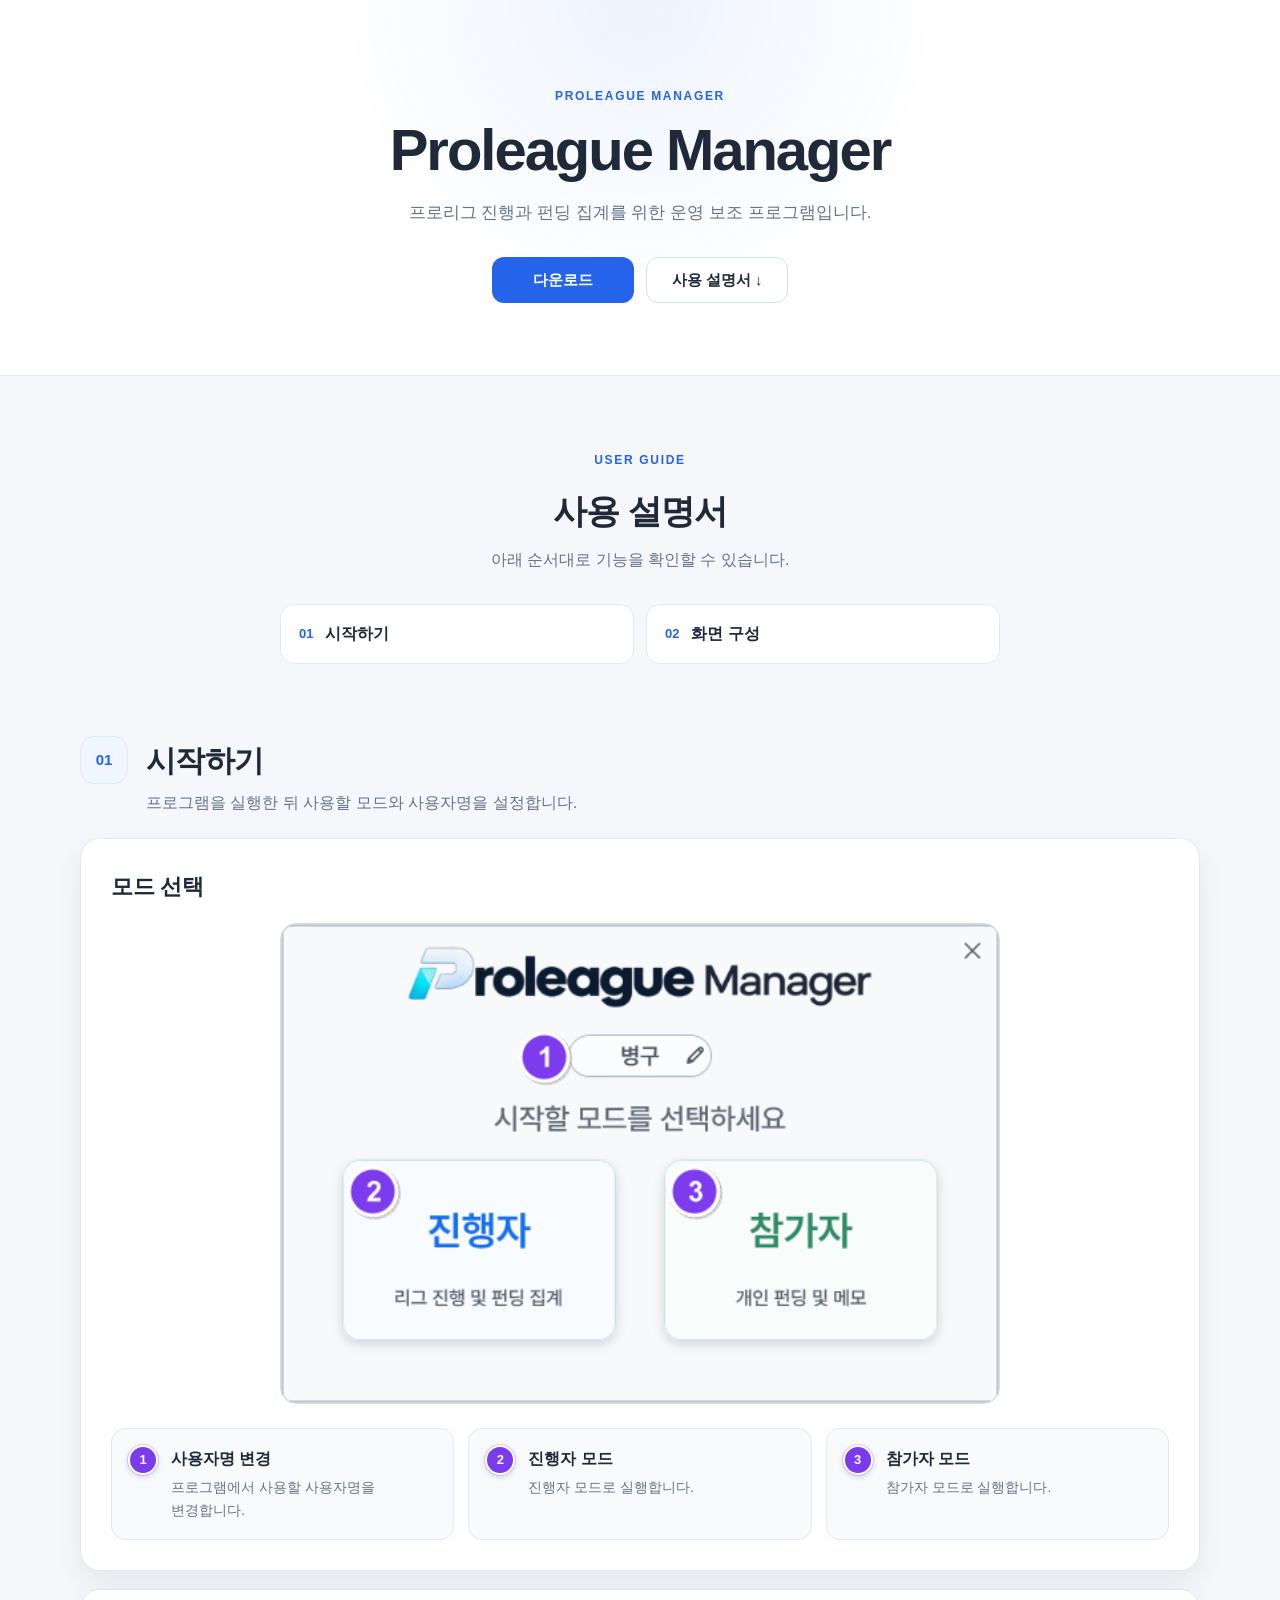
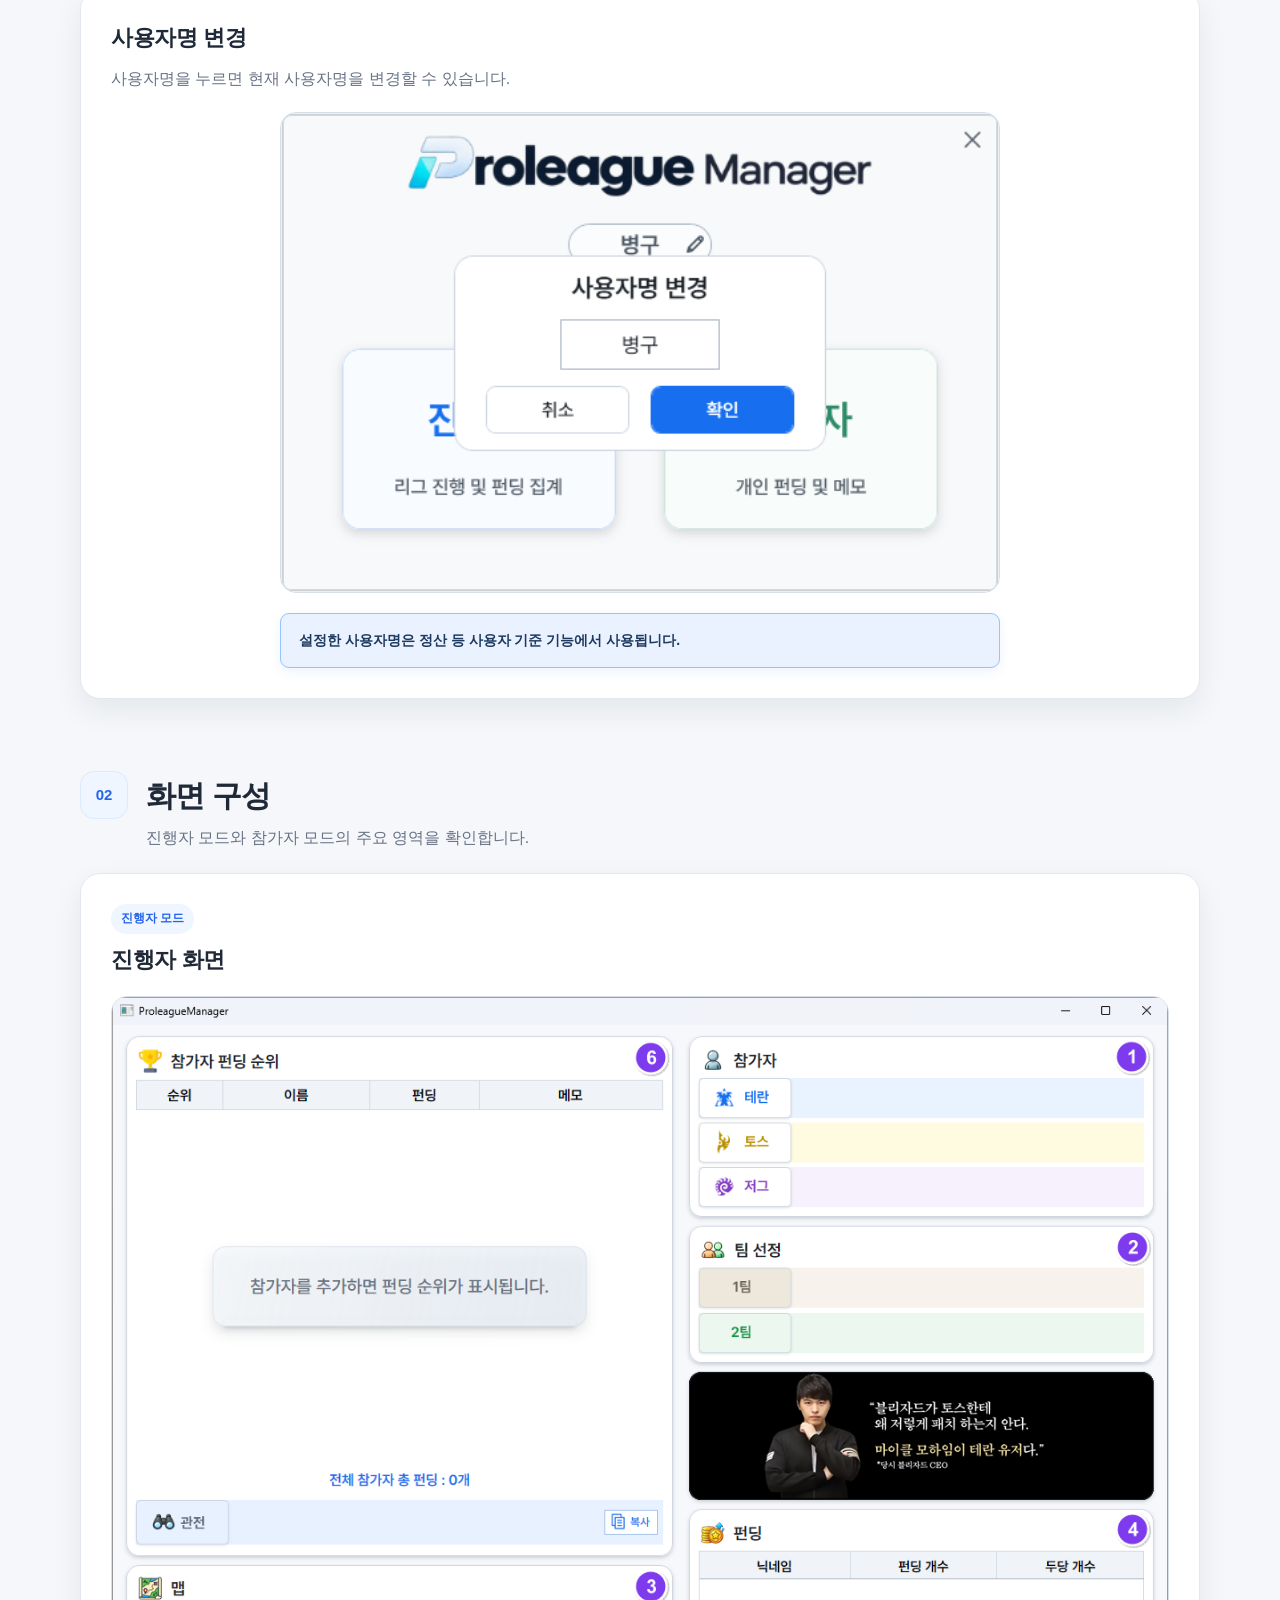
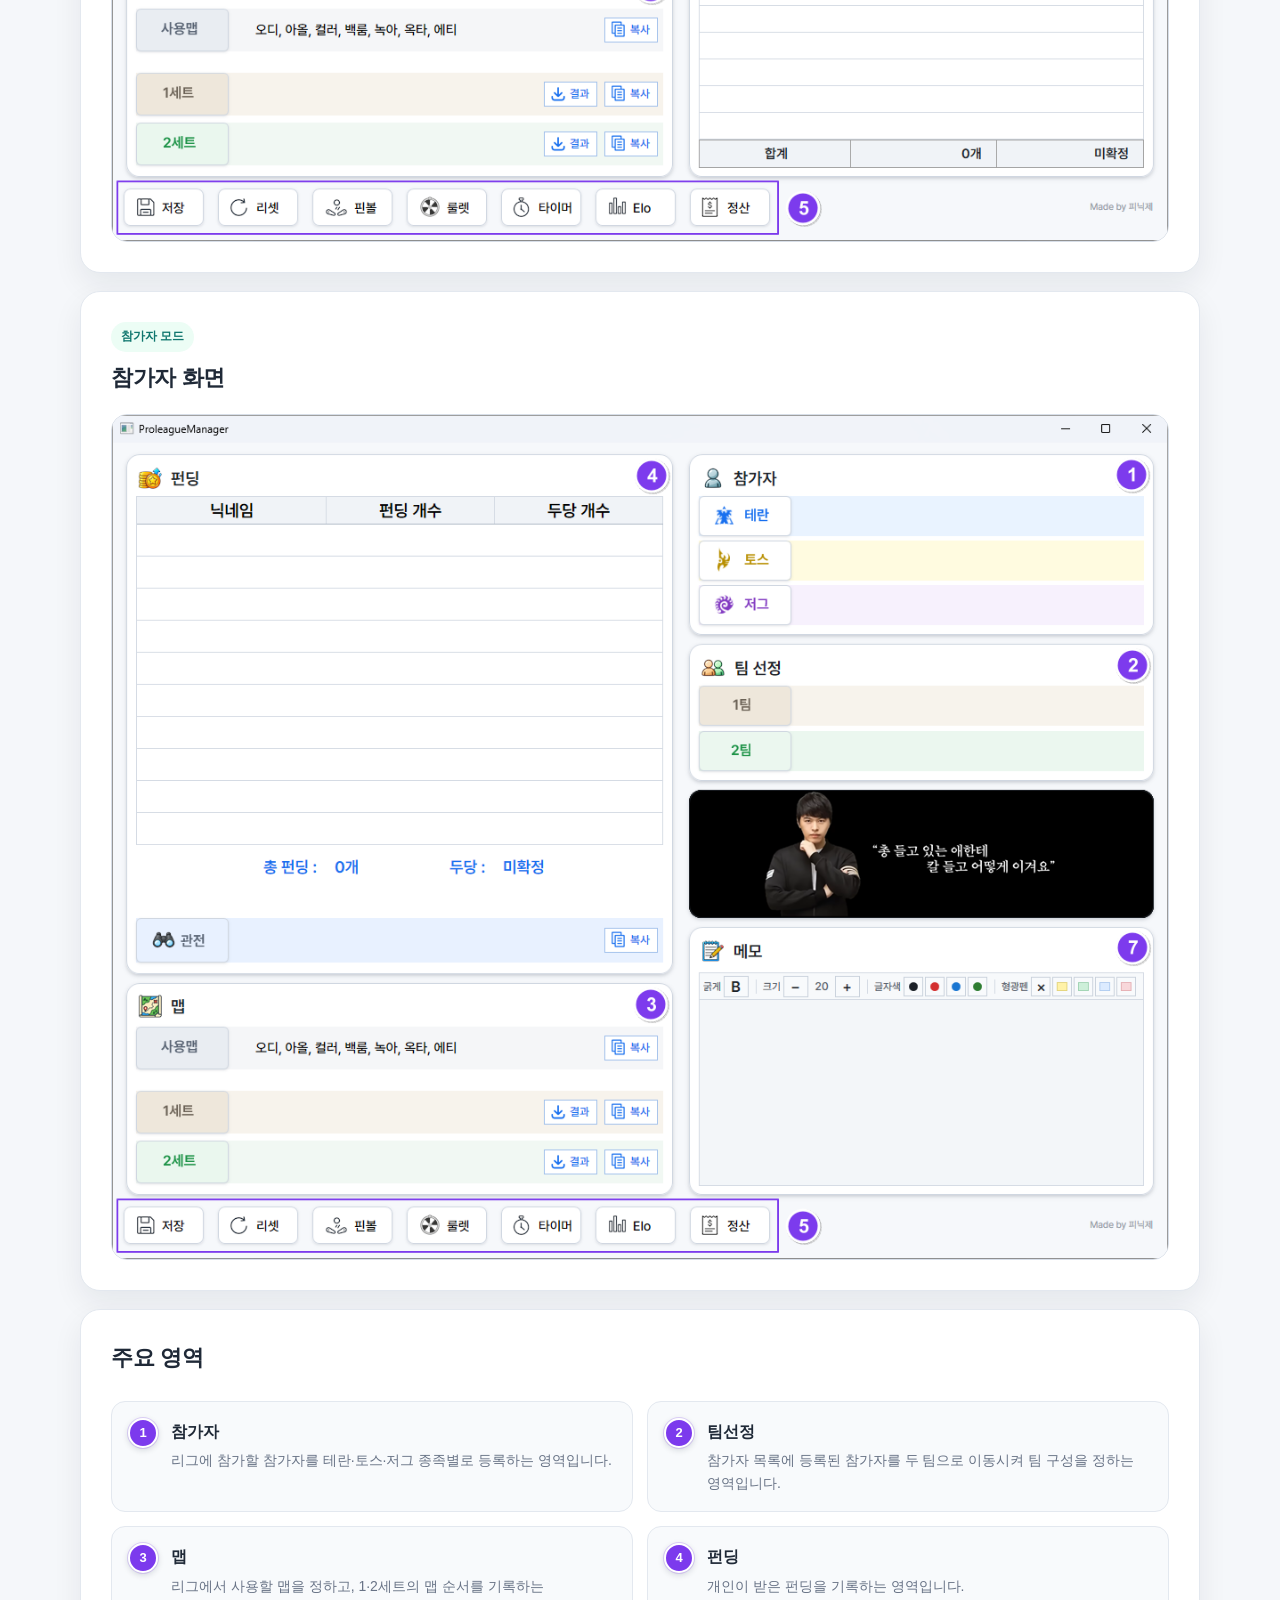
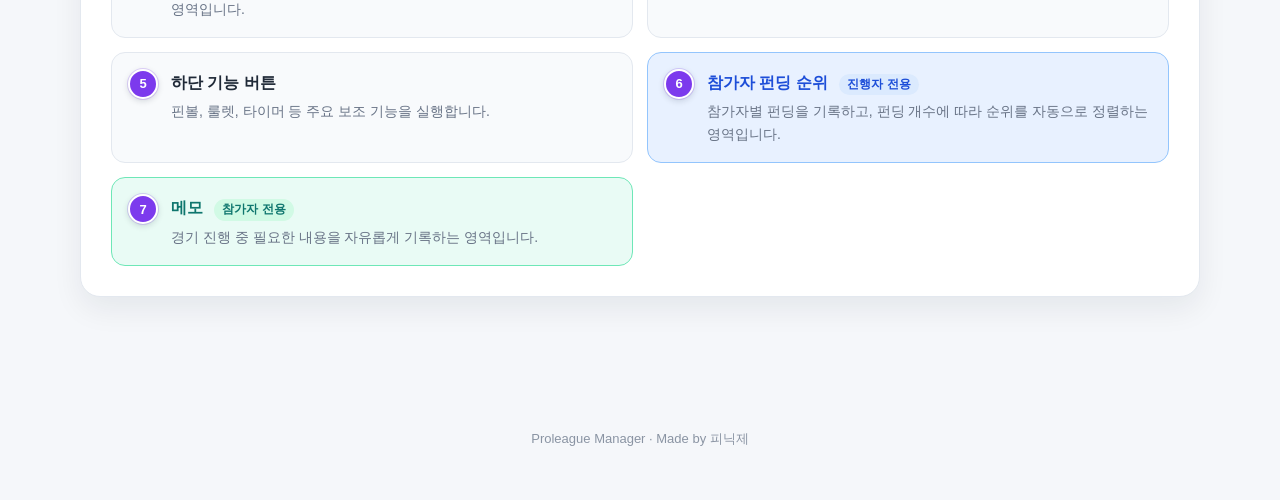
==== proleaguemanager/index.html @ ea4fd44d "Update index.html" ====
<!DOCTYPE html>
<html lang="ko">
<head>
  <meta charset="UTF-8">
  <meta name="viewport" content="width=device-width, initial-scale=1.0">
  <meta name="description" content="Proleague Manager 다운로드 및 사용 설명서">
  <title>Proleague Manager</title>
  <link rel="stylesheet" href="style.css?v=3">
</head>
<body>

  <header class="hero">
    <div class="hero-inner">
      <div class="hero-kicker">PROLEAGUE MANAGER</div>
      <h1>Proleague Manager</h1>
      <p class="hero-description">
        프로리그 진행과 펀딩 집계를 위한 운영 보조 프로그램입니다.
      </p>

      <div class="hero-actions">
        <!-- 나중에 GitHub Release 주소가 정해지면 href="#" 부분만 바꾸면 됩니다. -->
        <a class="button button-primary" href="#">다운로드</a>
        <a class="button button-secondary" href="#manual">사용 설명서 ↓</a>
      </div>
    </div>
  </header>

  <main id="manual" class="manual">

    <section class="manual-heading">
      <span class="section-label">USER GUIDE</span>
      <h2>사용 설명서</h2>
      <p>
        아래 순서대로 기능을 확인할 수 있습니다.
      </p>
    </section>

    <nav class="manual-toc" aria-label="사용 설명서 목차">
      <a href="#getting-started">
        <span class="toc-number">01</span>
        <span>시작하기</span>
      </a>
      <a href="#screen-layout">
        <span class="toc-number">02</span>
        <span>화면 구성</span>
      </a>
    </nav>

    <!-- 01 시작하기 -->
    <section id="getting-started" class="guide-section">
      <div class="section-title-row">
        <span class="section-number">01</span>
        <div>
          <h2>시작하기</h2>
          <p>프로그램을 실행한 뒤 사용할 모드와 사용자명을 설정합니다.</p>
        </div>
      </div>

      <article class="content-card">
        <h3>모드 선택</h3>

        <div class="screenshot-wrap mode-selection-shot">
          <img
            src="images/00.ModeSelectionWindow_guide.png"
            alt="Proleague Manager 모드 선택 화면"
          >
        </div>

        <div class="feature-list three-columns">
          <div class="feature-item">
            <span class="feature-number">1</span>
            <div>
              <h4>사용자명 변경</h4>
              <p>프로그램에서 사용할 사용자명을 변경합니다.</p>
            </div>
          </div>

          <div class="feature-item">
            <span class="feature-number">2</span>
            <div>
              <h4>진행자 모드</h4>
              <p>진행자 모드로 실행합니다.</p>
            </div>
          </div>

          <div class="feature-item">
            <span class="feature-number">3</span>
            <div>
              <h4>참가자 모드</h4>
              <p>참가자 모드로 실행합니다.</p>
            </div>
          </div>
        </div>
      </article>

      <article class="content-card">
        <h3>사용자명 변경</h3>
        <p class="card-description">
          사용자명을 누르면 현재 사용자명을 변경할 수 있습니다.
        </p>

        <div class="screenshot-wrap simple-shot">
          <img
            src="images/01.UserNameChange.png"
            alt="Proleague Manager 사용자명 변경 창"
          >
        </div>

        <p class="note">
          설정한 사용자명은 정산 등 사용자 기준 기능에서 사용됩니다.
        </p>
      </article>
    </section>

    <!-- 02 화면 구성 -->
    <section id="screen-layout" class="guide-section">
      <div class="section-title-row">
        <span class="section-number">02</span>
        <div>
          <h2>화면 구성</h2>
          <p>진행자 모드와 참가자 모드의 주요 영역을 확인합니다.</p>
        </div>
      </div>

      <article class="content-card">
        <div class="mode-heading">
          <div>
            <span class="mode-badge organizer">진행자 모드</span>
            <h3>진행자 화면</h3>
          </div>
        </div>

        <div class="screenshot-wrap app-shot">
          <img
            src="images/02.OrganizerMode_guide.png"
            alt="Proleague Manager 진행자 모드 화면"
          >
        </div>
      </article>

      <article class="content-card">
        <div class="mode-heading">
          <div>
            <span class="mode-badge participant">참가자 모드</span>
            <h3>참가자 화면</h3>
          </div>
        </div>

        <div class="screenshot-wrap app-shot">
          <img
            src="images/03.ParticipantMode_guide.png"
            alt="Proleague Manager 참가자 모드 화면"
          >
        </div>
      </article>

      <article class="content-card">
        <h3>주요 영역</h3>

        <div class="feature-list layout-features">
          <div class="feature-item">
            <span class="feature-number">1</span>
            <div>
              <h4>참가자</h4>
              <p>리그에 참가할 참가자를 테란·토스·저그 종족별로 등록하는 영역입니다.</p>
            </div>
          </div>

          <div class="feature-item">
            <span class="feature-number">2</span>
            <div>
              <h4>팀선정</h4>
              <p>참가자 목록에 등록된 참가자를 두 팀으로 이동시켜 팀 구성을 정하는 영역입니다.</p>
            </div>
          </div>

          <div class="feature-item">
            <span class="feature-number">3</span>
            <div>
              <h4>맵</h4>
              <p>리그에서 사용할 맵을 정하고, 1·2세트의 맵 순서를 기록하는 영역입니다.</p>
            </div>
          </div>

          <div class="feature-item">
            <span class="feature-number">4</span>
            <div>
              <h4>펀딩</h4>
              <p>개인이 받은 펀딩을 기록하는 영역입니다.</p>
            </div>
          </div>

          <div class="feature-item">
            <span class="feature-number">5</span>
            <div>
              <h4>하단 기능 버튼</h4>
              <p>핀볼, 룰렛, 타이머 등 주요 보조 기능을 실행합니다.</p>
            </div>
          </div>

          <div class="feature-item organizer-only">
            <span class="feature-number">6</span>
            <div>
              <h4>참가자 펀딩 순위 <small>진행자 전용</small></h4>
              <p>참가자별 펀딩을 기록하고, 펀딩 개수에 따라 순위를 자동으로 정렬하는 영역입니다.</p>
            </div>
          </div>

          <div class="feature-item participant-only">
            <span class="feature-number">7</span>
            <div>
              <h4>메모 <small>참가자 전용</small></h4>
              <p>경기 진행 중 필요한 내용을 자유롭게 기록하는 영역입니다.</p>
            </div>
          </div>
        </div>
      </article>
    </section>

    <!-- 이후 설명서 항목은 이 아래에 같은 구조로 추가하면 됩니다. -->

  </main>

  <footer class="site-footer">
    <p>Proleague Manager · Made by 피닉제</p>
  </footer>

</body>
</html>
---- proleaguemanager/style.css ----
/* =========================================================
   Proleague Manager Website
   ========================================================= */

:root {
  --page-bg: #f5f7fa;
  --surface: #ffffff;
  --surface-soft: #f8fafc;
  --text: #1f2937;
  --text-muted: #687386;
  --border: #e3e8ef;
  --border-strong: #d7dee8;
  --primary: #2563eb;
  --primary-hover: #1d4ed8;
  --primary-soft: #eff6ff;
  --organizer: #2563eb;
  --participant: #0f766e;
  --guide-marker: #7c3aed;
  --shadow: 0 12px 30px rgba(15, 23, 42, 0.07);
  --radius-lg: 20px;
  --radius-md: 14px;
  --content-width: 1120px;
}

* {
  box-sizing: border-box;
}

html {
  scroll-behavior: smooth;
}

body {
  margin: 0;
  background: var(--page-bg);
  color: var(--text);
  font-family:
    "Pretendard",
    "Noto Sans KR",
    "Apple SD Gothic Neo",
    "Malgun Gothic",
    sans-serif;
  line-height: 1.65;
  word-break: keep-all;
}

/* =========================================================
   Hero
   ========================================================= */

.hero {
  padding: 82px 24px 72px;
  background:
    radial-gradient(circle at 50% 0%, rgba(37, 99, 235, 0.08), transparent 42%),
    var(--surface);
  border-bottom: 1px solid var(--border);
}

.hero-inner {
  width: min(860px, 100%);
  margin: 0 auto;
  text-align: center;
}

.hero-kicker,
.section-label {
  display: inline-block;
  margin-bottom: 12px;
  color: var(--primary);
  font-size: 12px;
  font-weight: 800;
  letter-spacing: 0.14em;
}

.hero h1 {
  margin: 0;
  font-size: clamp(36px, 6vw, 58px);
  line-height: 1.08;
  letter-spacing: -0.035em;
}

.hero-description {
  margin: 18px auto 0;
  max-width: 680px;
  color: var(--text-muted);
  font-size: 17px;
}

.hero-actions {
  display: flex;
  justify-content: center;
  gap: 12px;
  margin-top: 30px;
  flex-wrap: wrap;
}

.button {
  display: inline-flex;
  min-width: 142px;
  height: 46px;
  padding: 0 22px;
  align-items: center;
  justify-content: center;
  border-radius: 12px;
  text-decoration: none;
  font-size: 15px;
  font-weight: 700;
  transition:
    transform 0.15s ease,
    background-color 0.15s ease,
    border-color 0.15s ease;
}

.button:hover {
  transform: translateY(-1px);
}

.button-primary {
  color: #ffffff;
  background: var(--primary);
}

.button-primary:hover {
  background: var(--primary-hover);
}

.button-secondary {
  color: var(--text);
  background: var(--surface);
  border: 1px solid var(--border-strong);
}

.button-secondary:hover {
  background: var(--surface-soft);
}

/* =========================================================
   Manual base
   ========================================================= */

.manual {
  width: min(var(--content-width), calc(100% - 40px));
  margin: 0 auto;
  padding: 70px 0 90px;
}

.manual-heading {
  text-align: center;
  margin-bottom: 30px;
}

.manual-heading h2 {
  margin: 0;
  font-size: 34px;
  letter-spacing: -0.025em;
}

.manual-heading p {
  margin: 8px 0 0;
  color: var(--text-muted);
}

.manual-toc {
  display: grid;
  grid-template-columns: repeat(2, minmax(0, 1fr));
  gap: 12px;
  max-width: 720px;
  margin: 0 auto 70px;
}

.manual-toc a {
  display: flex;
  align-items: center;
  gap: 12px;
  padding: 16px 18px;
  color: var(--text);
  background: var(--surface);
  border: 1px solid var(--border);
  border-radius: 14px;
  text-decoration: none;
  font-weight: 700;
  transition:
    border-color 0.15s ease,
    transform 0.15s ease,
    box-shadow 0.15s ease;
}

.manual-toc a:hover {
  transform: translateY(-1px);
  border-color: #cbd5e1;
  box-shadow: 0 8px 20px rgba(15, 23, 42, 0.05);
}

.toc-number {
  color: var(--primary);
  font-size: 13px;
  font-weight: 800;
}

/* =========================================================
   Sections
   ========================================================= */

.guide-section {
  margin-top: 72px;
  scroll-margin-top: 28px;
}

.section-title-row {
  display: flex;
  gap: 18px;
  align-items: flex-start;
  margin-bottom: 22px;
}

.section-number {
  flex: 0 0 auto;
  display: inline-flex;
  width: 48px;
  height: 48px;
  align-items: center;
  justify-content: center;
  color: var(--primary);
  background: var(--primary-soft);
  border: 1px solid #dbeafe;
  border-radius: 14px;
  font-size: 15px;
  font-weight: 800;
}

.section-title-row h2 {
  margin: 0;
  font-size: 30px;
  letter-spacing: -0.025em;
}

.section-title-row p {
  margin: 4px 0 0;
  color: var(--text-muted);
}

.content-card {
  margin-top: 18px;
  padding: 30px;
  background: var(--surface);
  border: 1px solid var(--border);
  border-radius: var(--radius-lg);
  box-shadow: var(--shadow);
}

.content-card h3 {
  margin: 0 0 18px;
  font-size: 22px;
  letter-spacing: -0.015em;
}

.card-description {
  margin: -8px 0 20px;
  color: var(--text-muted);
}

/* =========================================================
   Screenshots
   ========================================================= */

.screenshot-wrap {
  position: relative;
  overflow: hidden;
  margin: 0 auto;
  background: #eef2f6;
  border: 1px solid var(--border-strong);
  border-radius: 16px;
}

.screenshot-wrap img {
  display: block;
  width: 100%;
  height: auto;
}

.mode-selection-shot {
  max-width: 720px;
}

.simple-shot {
  max-width: 720px;
}

.app-shot {
  max-width: 1060px;
}


/* =========================================================
   Feature descriptions
   ========================================================= */

.feature-list {
  display: grid;
  gap: 14px;
  margin-top: 24px;
}

.three-columns {
  grid-template-columns: repeat(3, minmax(0, 1fr));
}

.layout-features {
  grid-template-columns: repeat(2, minmax(0, 1fr));
}

.feature-item {
  display: flex;
  gap: 13px;
  padding: 16px;
  background: var(--surface-soft);
  border: 1px solid var(--border);
  border-radius: var(--radius-md);
}

.feature-number {
  flex: 0 0 auto;
  display: inline-flex;
  width: 30px;
  height: 30px;
  align-items: center;
  justify-content: center;
  color: #ffffff;
  background: var(--guide-marker);
  border: 2px solid #ffffff;
  border-radius: 50%;
  box-shadow:
    0 0 0 1px rgba(124, 58, 237, 0.20),
    0 2px 6px rgba(15, 23, 42, 0.16);
  font-size: 13px;
  font-weight: 800;
}

.feature-item h4 {
  margin: 1px 0 4px;
  font-size: 16px;
}

.feature-item h4 small {
  margin-left: 5px;
  color: var(--text-muted);
  font-size: 12px;
  font-weight: 700;
}

.feature-item p {
  margin: 0;
  color: var(--text-muted);
  font-size: 14px;
}

.organizer-only {
  border: 1px solid #93c5fd;
  border-left: 1px solid #93c5fd !important;
  background: #e8f1ff;
}

.participant-only {
  border: 1px solid #6ee7b7;
  border-left: 1px solid #6ee7b7 !important;
  background: #e9fbf5;
}

.organizer-only h4 {
  color: #1d4ed8;
}

.participant-only h4 {
  color: #0f766e;
}

.organizer-only h4 small,
.participant-only h4 small {
  display: inline-flex;
  align-items: center;
  margin-left: 7px;
  padding: 3px 8px;
  border-radius: 999px;
  line-height: 1.3;
  font-size: 12px;
  font-weight: 800;
}

.organizer-only h4 small {
  color: #1d4ed8;
  background: #dbeafe;
}

.participant-only h4 small {
  color: #0f766e;
  background: #d1fae5;
}

/* =========================================================
   Mode badges
   ========================================================= */

.mode-heading {
  display: flex;
  align-items: center;
  justify-content: space-between;
  margin-bottom: 18px;
}

.mode-heading h3 {
  margin: 8px 0 0;
}

.mode-badge {
  display: inline-flex;
  padding: 5px 10px;
  border-radius: 999px;
  font-size: 12px;
  font-weight: 800;
}

.mode-badge.organizer {
  color: var(--organizer);
  background: #eff6ff;
}

.mode-badge.participant {
  color: var(--participant);
  background: #ecfdf5;
}

/* =========================================================
   Notes
   ========================================================= */

.note {
  width: 720px;
  max-width: 100%;
  margin: 20px auto 0;
  padding: 15px 18px;
  color: #1e3a5f;
  background: #eaf2ff;
  border: 1px solid #93c5fd;
  border-left: 1px solid #93c5fd !important;
  border-radius: 9px;
  box-shadow: 0 4px 12px rgba(37, 99, 235, 0.08);
  font-size: 14px;
  font-weight: 600;
  text-align: left;
}

/* =========================================================
   Details / accordion
   이후 긴 설명서에 사용할 접기 스타일
   ========================================================= */

details.guide-details {
  margin-top: 12px;
  background: var(--surface);
  border: 1px solid var(--border);
  border-radius: 14px;
  overflow: hidden;
}

details.guide-details summary {
  position: relative;
  padding: 17px 50px 17px 18px;
  cursor: pointer;
  list-style: none;
  font-weight: 750;
}

details.guide-details summary::-webkit-details-marker {
  display: none;
}

details.guide-details summary::after {
  content: "+";
  position: absolute;
  right: 18px;
  top: 50%;
  transform: translateY(-50%);
  color: var(--text-muted);
  font-size: 22px;
  font-weight: 500;
}

details.guide-details[open] summary::after {
  content: "−";
}

.details-body {
  padding: 0 18px 20px;
  color: var(--text-muted);
}

/* =========================================================
   Footer
   ========================================================= */

.site-footer {
  padding: 28px 20px 38px;
  color: #8a94a3;
  text-align: center;
  font-size: 13px;
}

/* =========================================================
   Responsive
   ========================================================= */

@media (max-width: 820px) {
  .hero {
    padding: 60px 20px 54px;
  }

  .manual {
    width: min(100% - 28px, var(--content-width));
    padding-top: 54px;
  }

  .manual-toc,
  .three-columns,
  .layout-features {
    grid-template-columns: 1fr;
  }

  .content-card {
    padding: 22px;
  }
}

@media (max-width: 520px) {
  .hero h1 {
    font-size: 34px;
  }

  .hero-description {
    font-size: 15px;
  }

  .button {
    width: 100%;
  }

  .section-title-row {
    gap: 12px;
  }

  .section-number {
    width: 42px;
    height: 42px;
    border-radius: 12px;
  }

  .section-title-row h2 {
    font-size: 25px;
  }

  .content-card {
    padding: 18px;
    border-radius: 16px;
  }

  .screenshot-wrap {
    border-radius: 12px;
  }
}
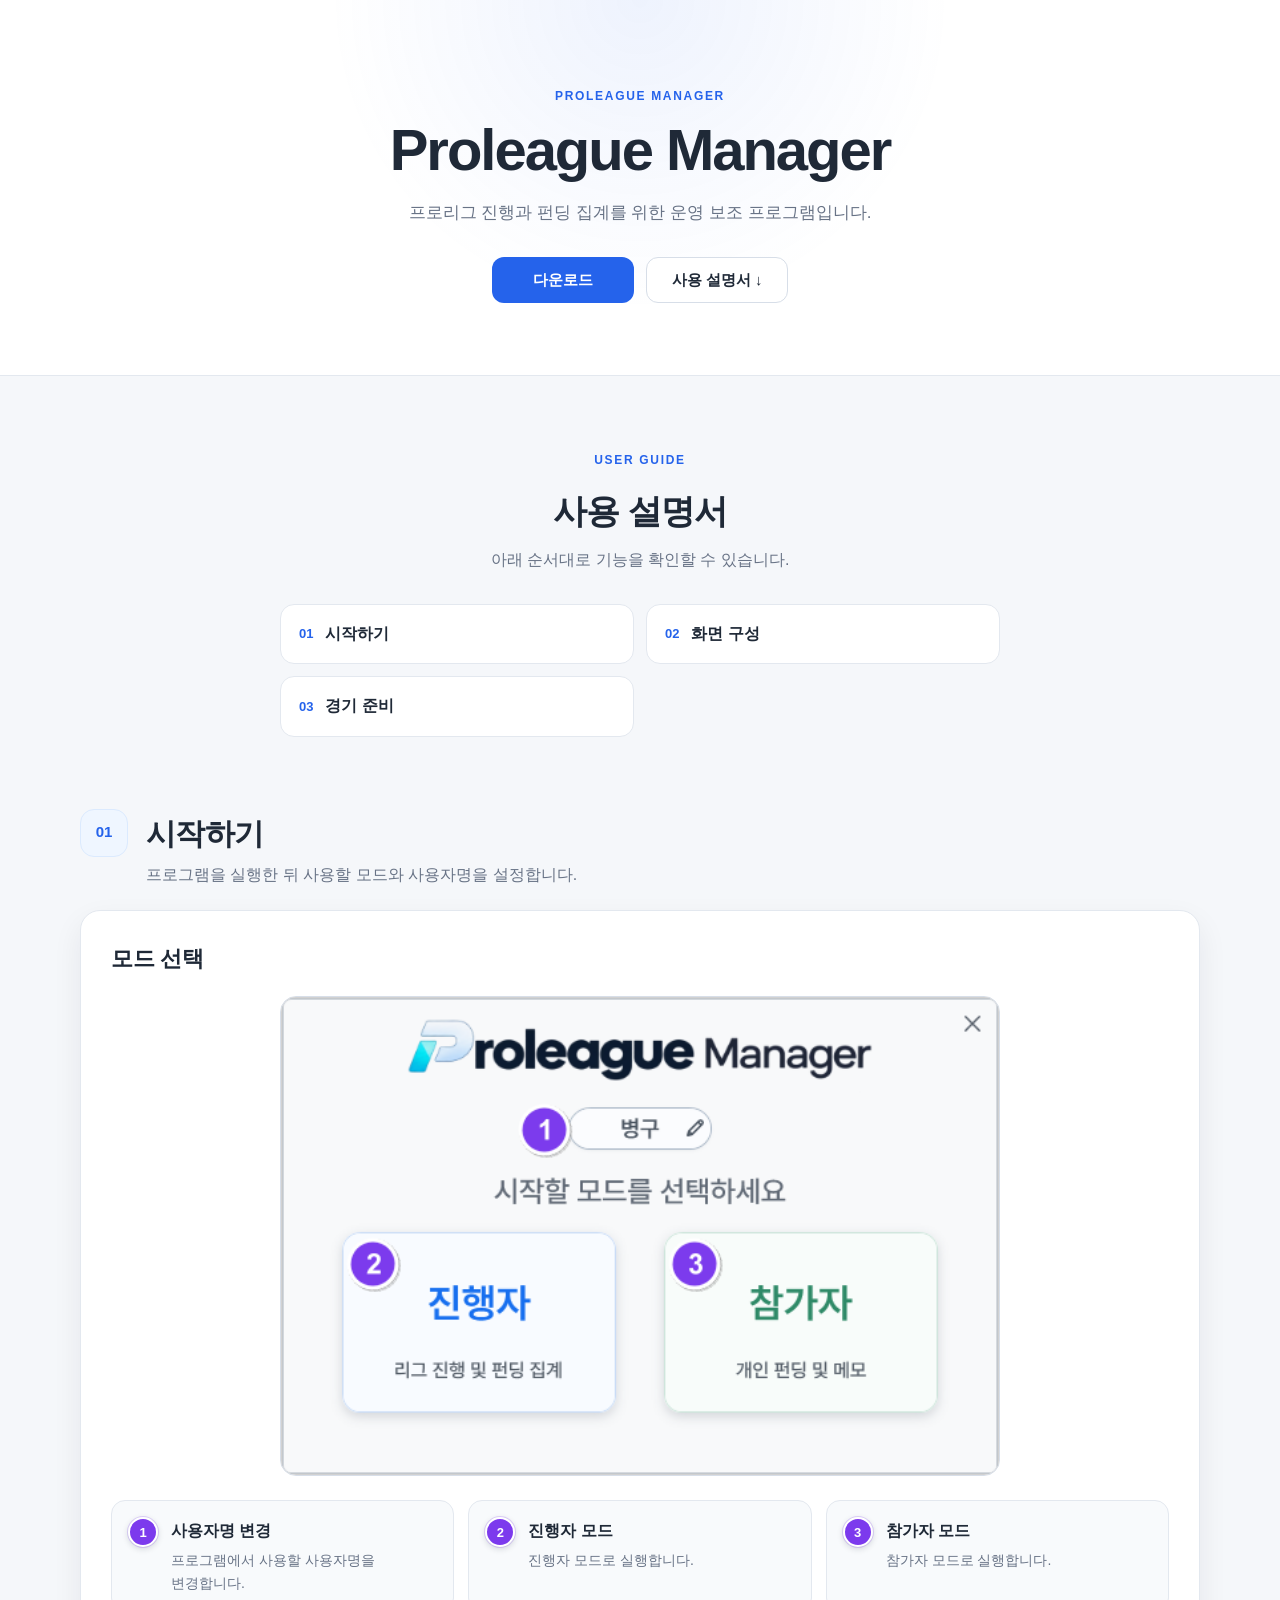
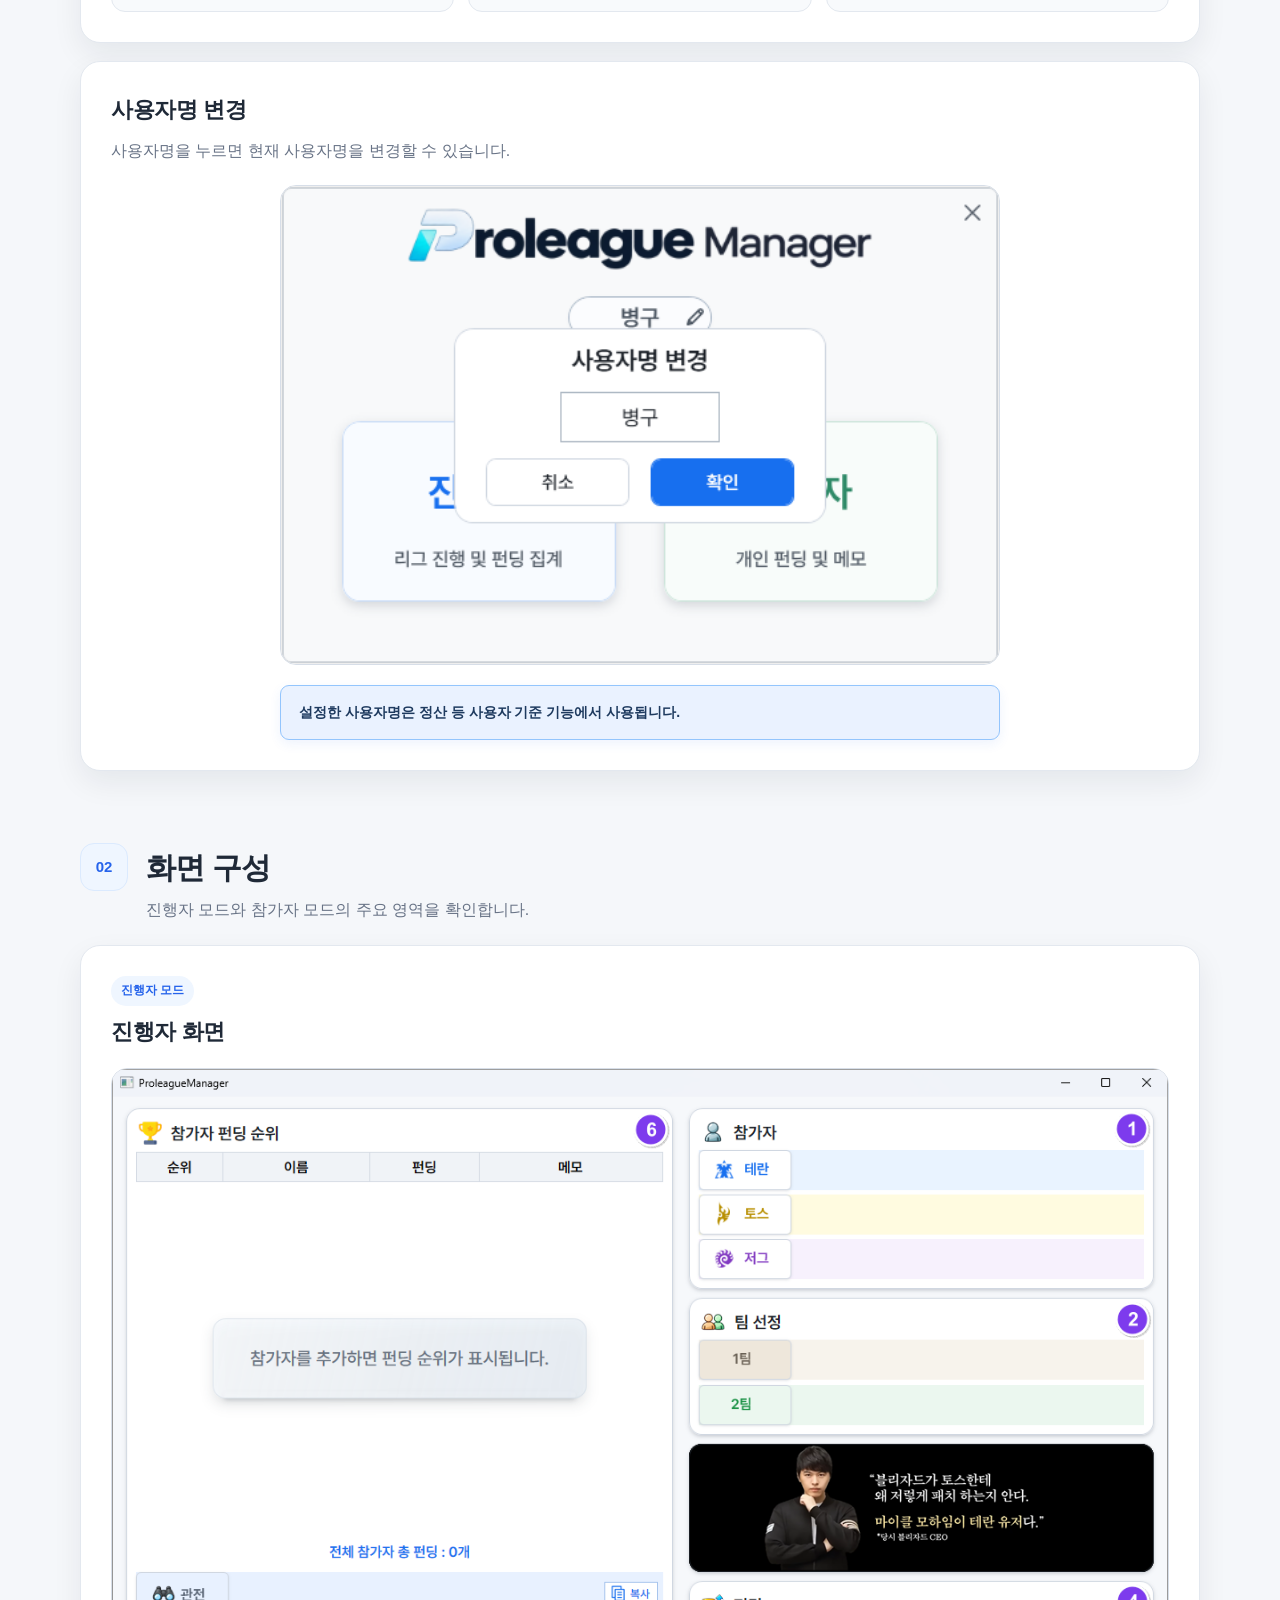
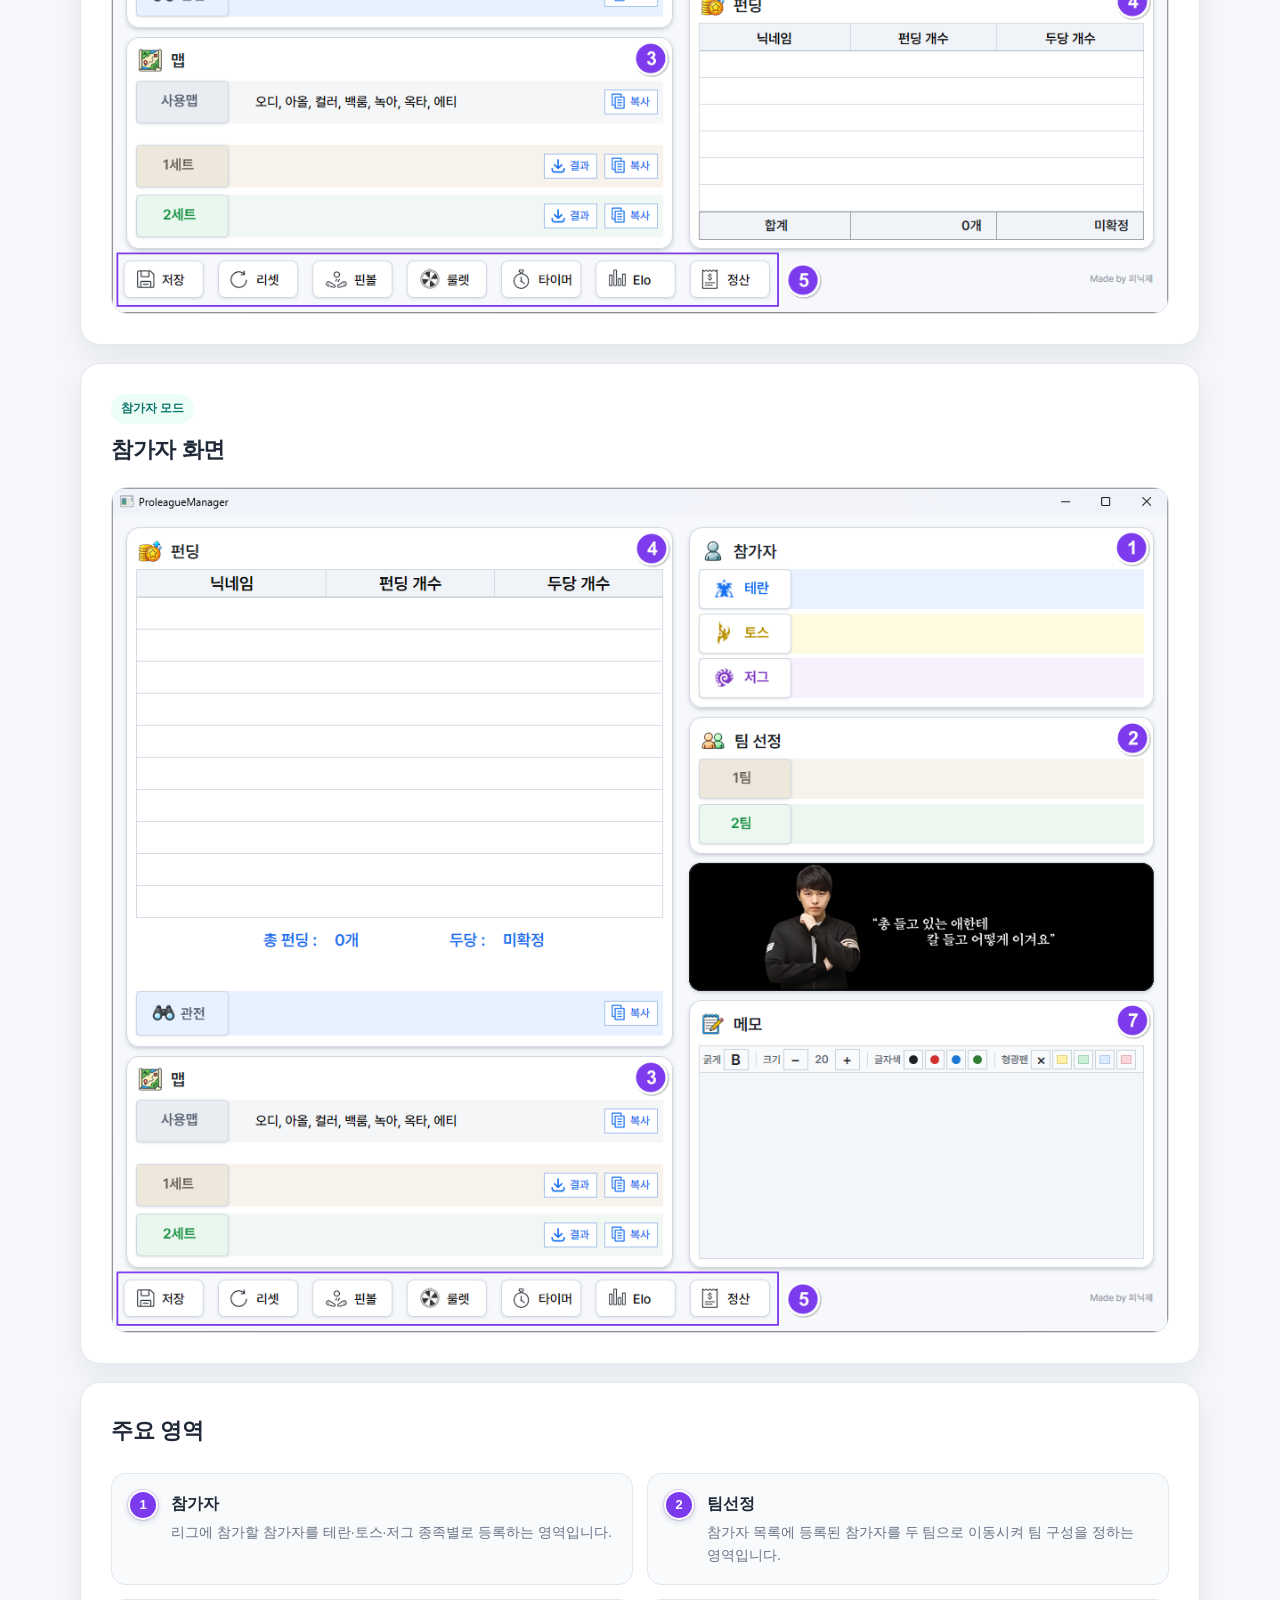
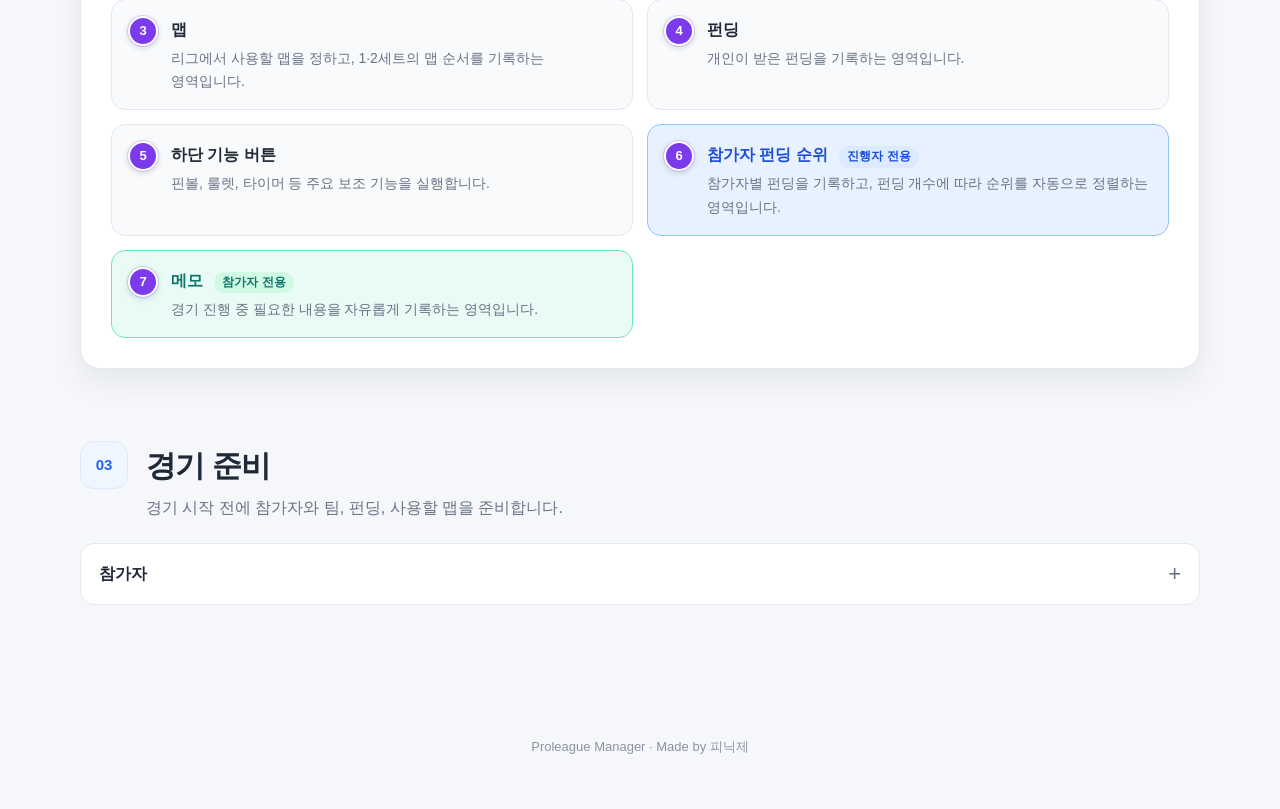
==== commit b26ca31c: "Update index.html" ====
--- a/proleaguemanager/index.html
+++ b/proleaguemanager/index.html
@@ -5,7 +5,7 @@
   <meta name="viewport" content="width=device-width, initial-scale=1.0">
   <meta name="description" content="Proleague Manager 다운로드 및 사용 설명서">
   <title>Proleague Manager</title>
-  <link rel="stylesheet" href="style.css?v=3">
+  <link rel="stylesheet" href="style.css?v=4">
 </head>
 <body>
 
@@ -44,6 +44,10 @@
         <span class="toc-number">02</span>
         <span>화면 구성</span>
       </a>
+      <a href="#match-preparation">
+        <span class="toc-number">03</span>
+        <span>경기 준비</span>
+      </a>
     </nav>
 
     <!-- 01 시작하기 -->
@@ -217,6 +221,81 @@
       </article>
     </section>
 
+    <!-- 03 경기 준비 -->
+    <section id="match-preparation" class="guide-section">
+      <div class="section-title-row">
+        <span class="section-number">03</span>
+        <div>
+          <h2>경기 준비</h2>
+          <p>경기 시작 전에 참가자와 팀, 펀딩, 사용할 맵을 준비합니다.</p>
+        </div>
+      </div>
+
+      <details class="guide-details">
+        <summary>참가자</summary>
+
+        <div class="details-body participant-guide">
+          <p class="details-lead">
+            리그에 참가할 참가자를 테란·토스·저그 종족별로 등록합니다.
+          </p>
+
+          <div class="screenshot-wrap participant-list-shot">
+            <img
+              src="images/04.ParticipantList.png"
+              alt="참가자 영역의 종족 라벨과 참가자 입력 영역"
+            >
+          </div>
+
+          <div class="feature-list participant-structure">
+            <div class="feature-item">
+              <span class="feature-number">1</span>
+              <div>
+                <h4>종족 라벨</h4>
+                <p>테란·토스·저그 중 수정할 종족을 선택합니다.</p>
+              </div>
+            </div>
+
+            <div class="feature-item">
+              <span class="feature-number">2</span>
+              <div>
+                <h4>참가자 입력 영역</h4>
+                <p>선택한 종족의 참가자 이름이 표시됩니다.</p>
+              </div>
+            </div>
+          </div>
+
+          <div class="guide-subsection">
+            <h4>참가자 입력</h4>
+
+            <p>
+              테란·토스·저그의 종족 이름을 클릭하면 해당 종족의 참가자 목록을 수정할 수 있습니다.
+              예를 들어 테란을 클릭하면 테란 참가자 전체를, 토스를 클릭하면 토스 참가자 전체를 수정합니다.
+            </p>
+
+            <p>
+              참가자 이름은 <strong>띄어쓰기로 구분하여 입력</strong>합니다.
+              편집 화면을 열면 입력 위치가 기존 목록의 맨 끝에 자동으로 놓이므로,
+              기존 참가자를 지우지 않고 이어서 새로운 참가자를 추가할 수 있습니다.
+            </p>
+          </div>
+
+          <div class="video-section">
+            <h4>입력 방법 보기</h4>
+            <p>
+              종족별 참가자를 입력하고 기존 목록에 참가자를 추가하는 과정을 확인할 수 있습니다.
+            </p>
+
+            <div class="video-wrap participant-video">
+              <video controls preload="metadata" playsinline aria-label="종족별 참가자 입력 방법 영상">
+                <source src="images/06.ParticipantList.mp4" type="video/mp4">
+                이 브라우저에서는 영상을 재생할 수 없습니다.
+              </video>
+            </div>
+          </div>
+        </div>
+      </details>
+    </section>
+
     <!-- 이후 설명서 항목은 이 아래에 같은 구조로 추가하면 됩니다. -->
 
   </main>
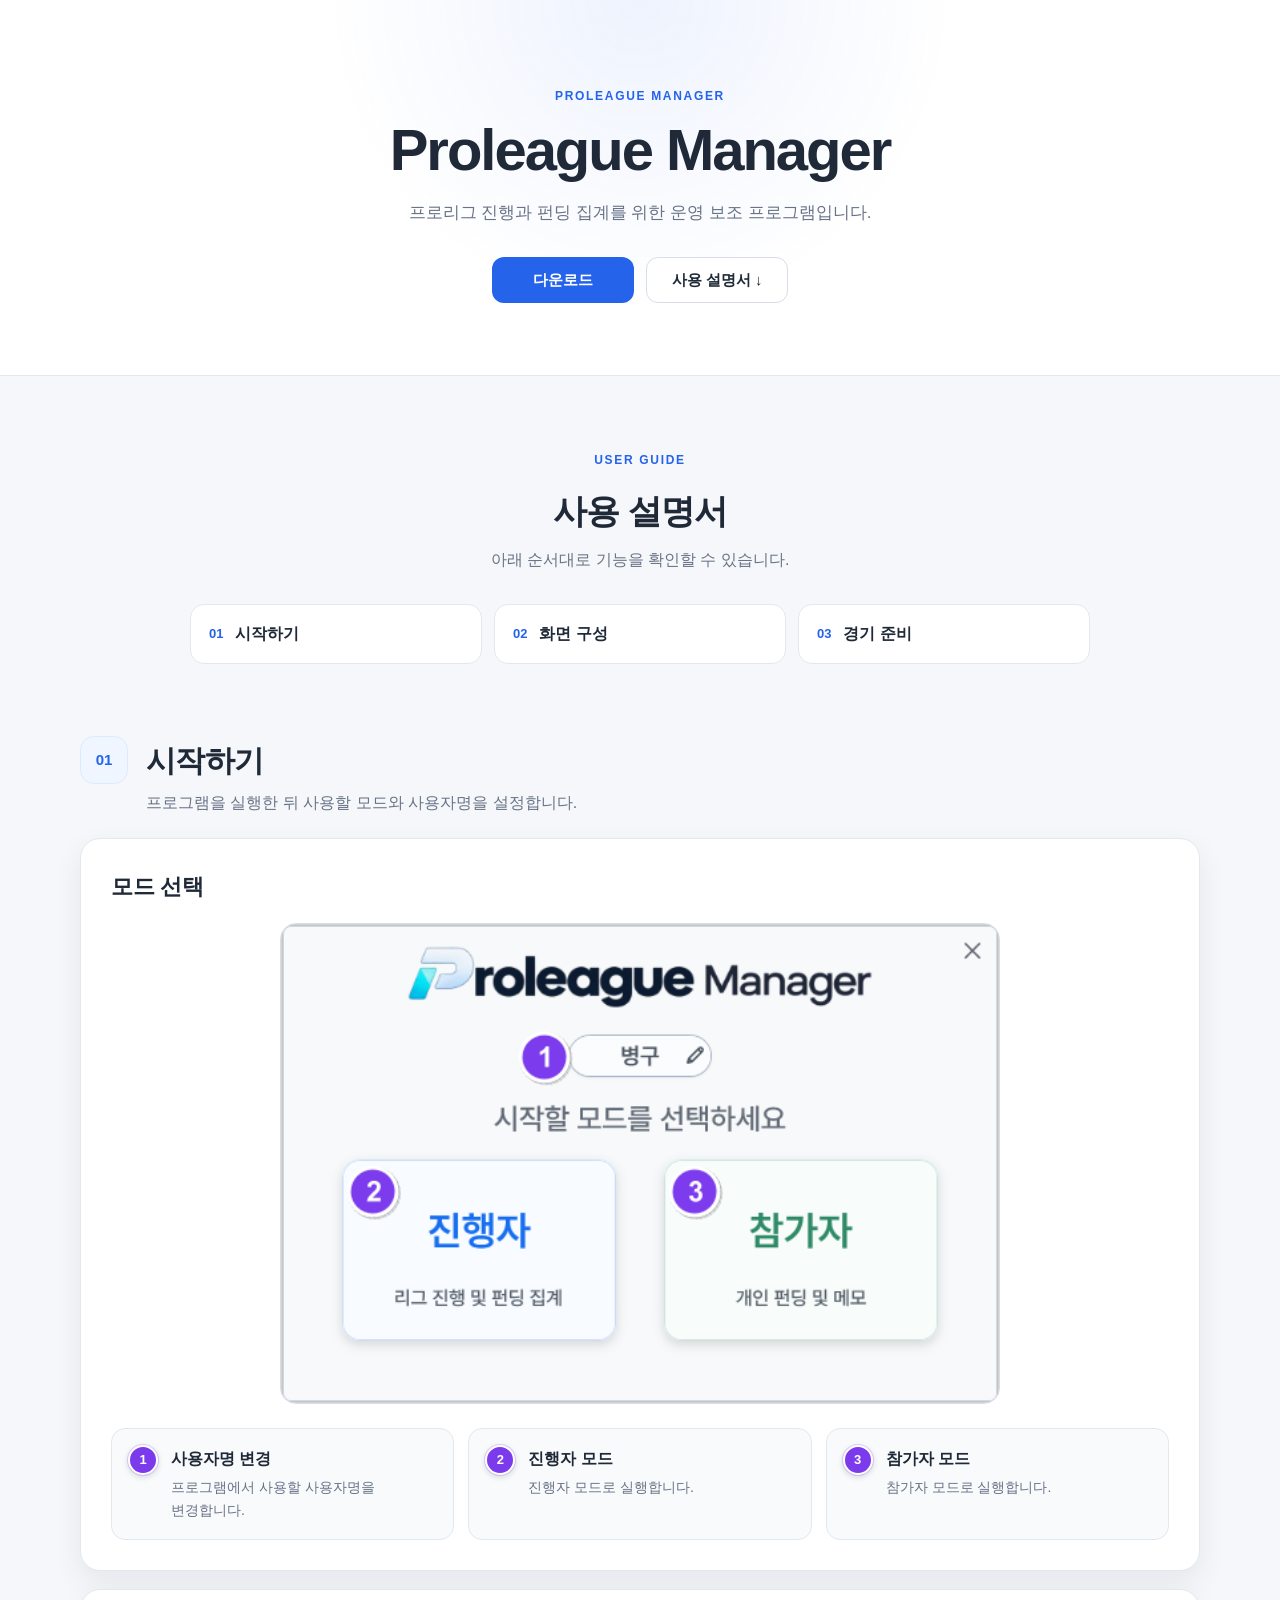
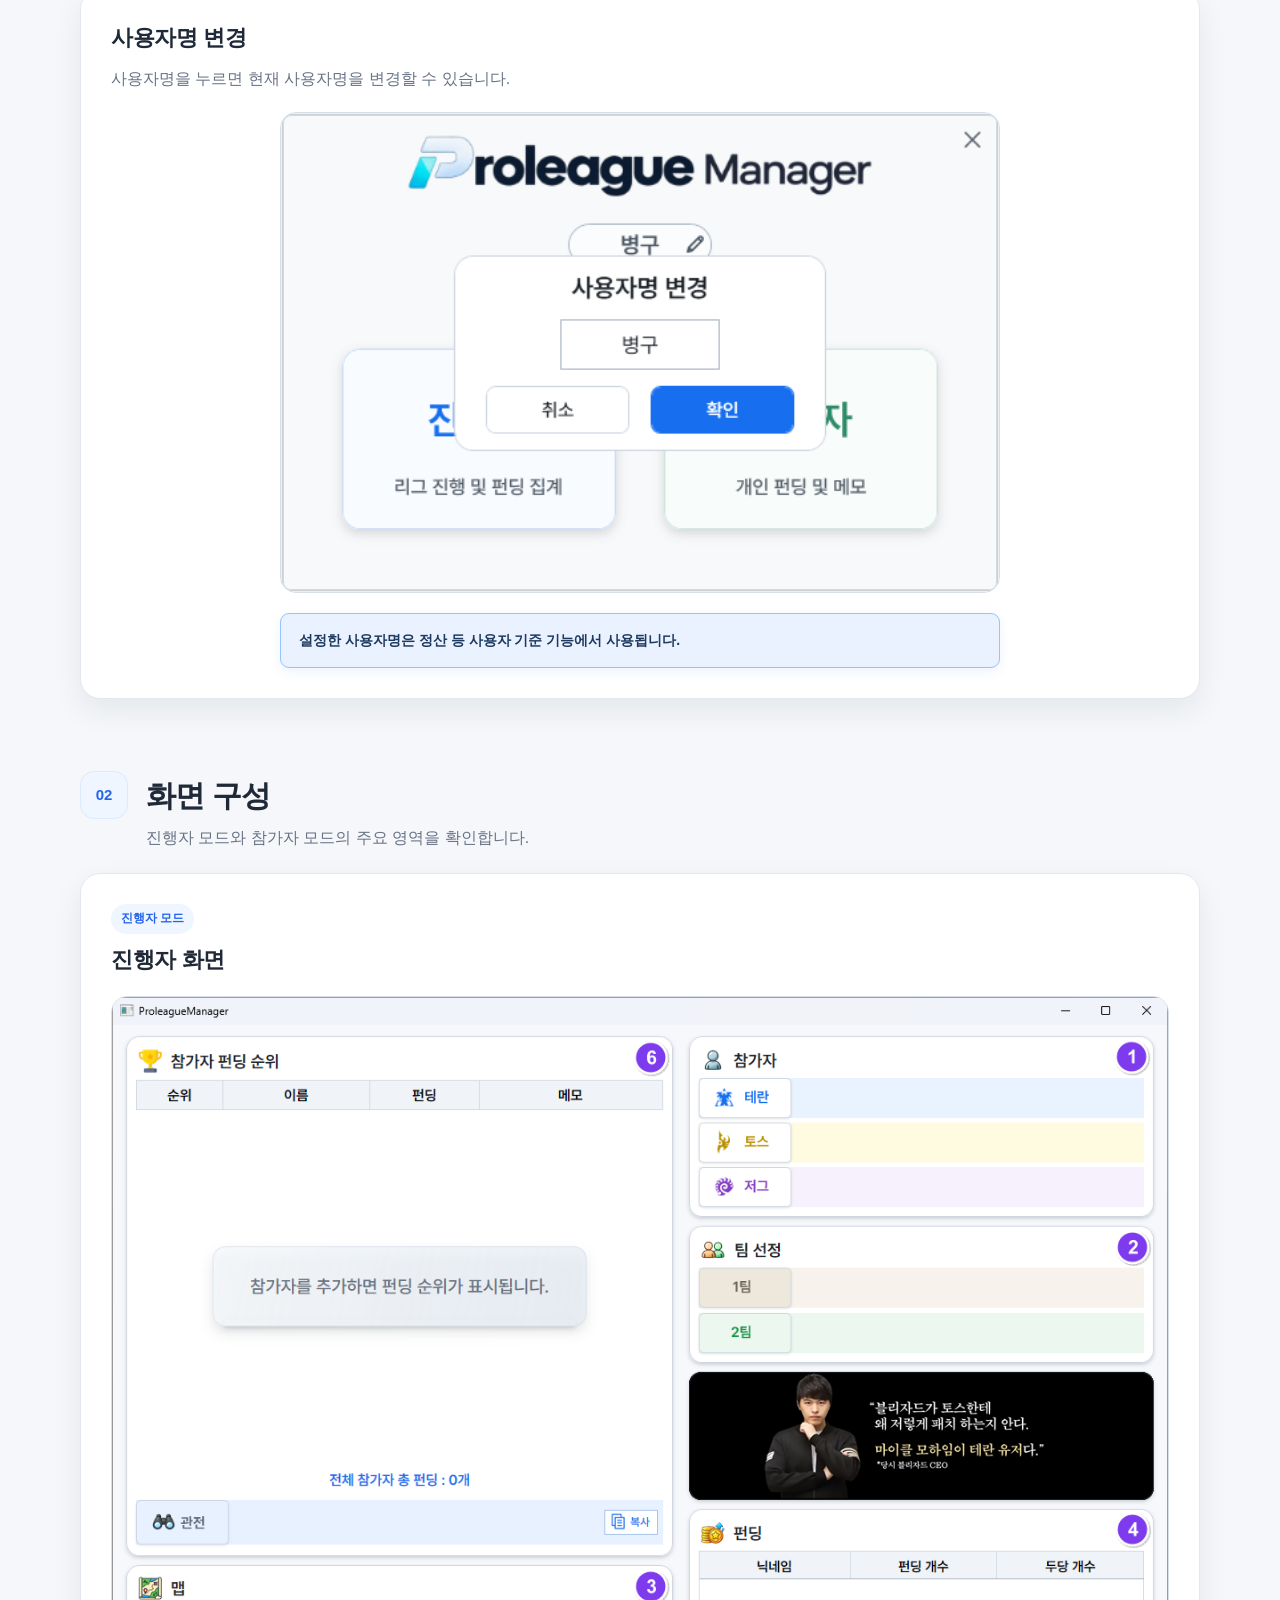
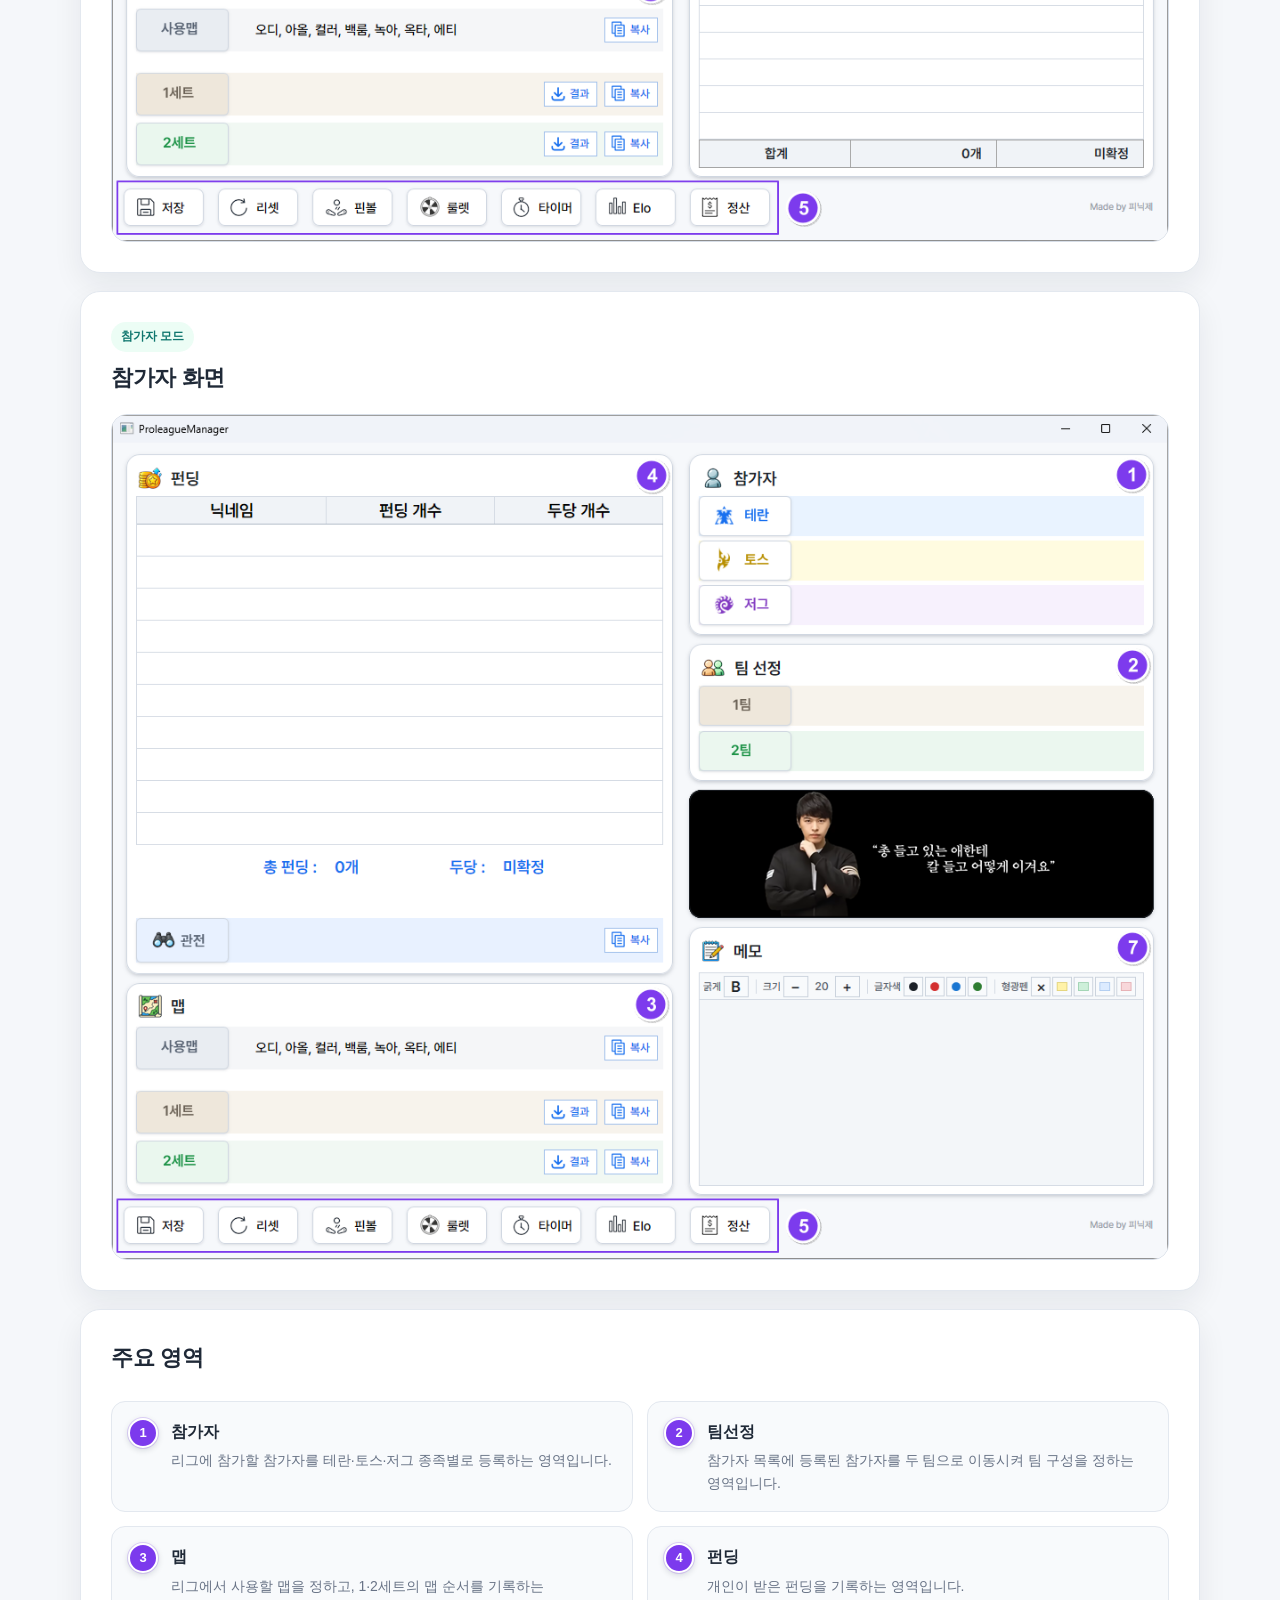
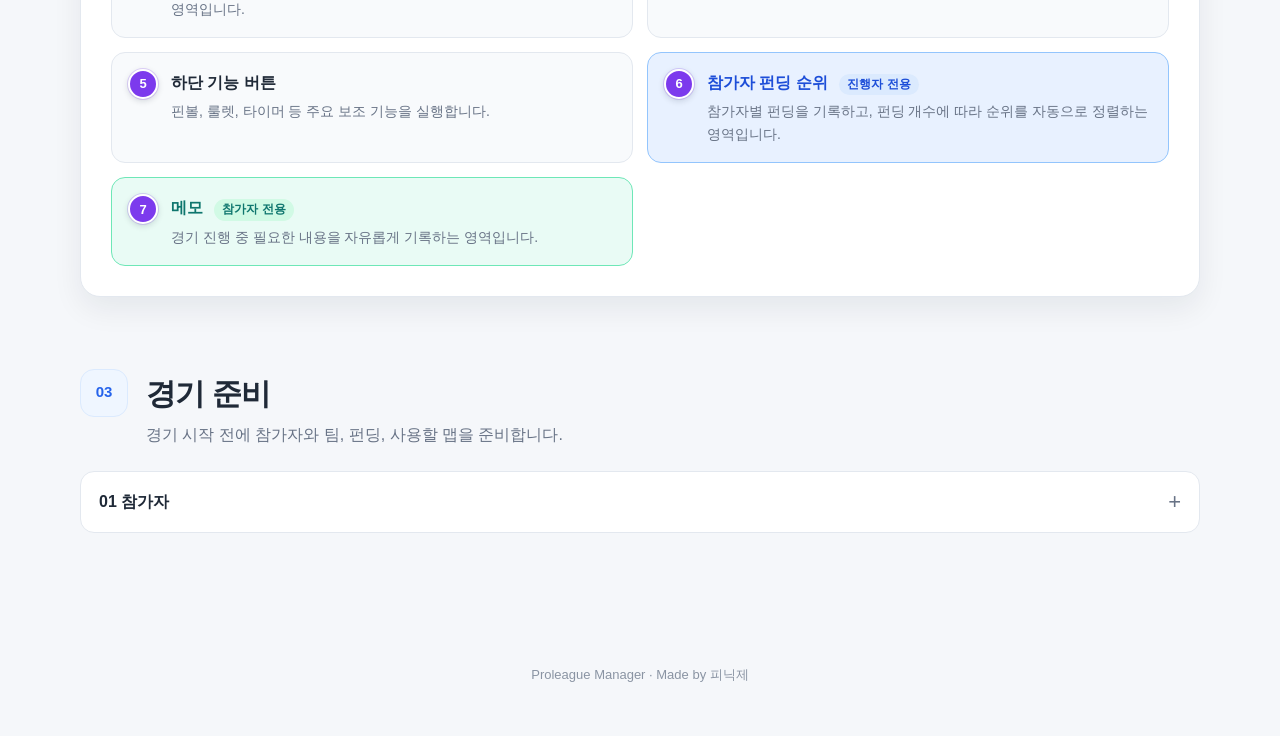
==== commit e083c590: "Update index.html" ====
--- a/proleaguemanager/index.html
+++ b/proleaguemanager/index.html
@@ -5,7 +5,7 @@
   <meta name="viewport" content="width=device-width, initial-scale=1.0">
   <meta name="description" content="Proleague Manager 다운로드 및 사용 설명서">
   <title>Proleague Manager</title>
-  <link rel="stylesheet" href="style.css?v=4">
+  <link rel="stylesheet" href="style.css?v=5">
 </head>
 <body>
 
@@ -232,7 +232,10 @@
       </div>
 
       <details class="guide-details">
-        <summary>참가자</summary>
+        <summary>
+          <span class="detail-index">01</span>
+          <span class="detail-title">참가자</span>
+        </summary>
 
         <div class="details-body participant-guide">
           <p class="details-lead">
--- a/proleaguemanager/style.css
+++ b/proleaguemanager/style.css
@@ -162,9 +162,9 @@
 
 .manual-toc {
   display: grid;
-  grid-template-columns: repeat(2, minmax(0, 1fr));
+  grid-template-columns: repeat(3, minmax(0, 1fr));
   gap: 12px;
-  max-width: 720px;
+  max-width: 900px;
   margin: 0 auto 70px;
 }
 
@@ -495,6 +495,81 @@
 }
 
 /* =========================================================
+   Detailed guide content
+   ========================================================= */
+
+.details-lead {
+  margin: 0 0 22px;
+  color: var(--text);
+  font-size: 15px;
+  font-weight: 600;
+  text-align: center;
+}
+
+.participant-list-shot {
+  max-width: 526px;
+}
+
+.participant-structure {
+  grid-template-columns: repeat(2, minmax(0, 1fr));
+  max-width: 720px;
+  margin: 20px auto 0;
+}
+
+.details-body .feature-item h4 {
+  color: var(--text);
+}
+
+.guide-subsection,
+.video-section {
+  max-width: 820px;
+  margin: 30px auto 0;
+}
+
+.guide-subsection h4,
+.video-section h4 {
+  margin: 0 0 10px;
+  color: var(--text);
+  font-size: 18px;
+  letter-spacing: -0.01em;
+}
+
+.guide-subsection p,
+.video-section p {
+  margin: 0;
+  color: var(--text-muted);
+  font-size: 15px;
+}
+
+.guide-subsection p + p {
+  margin-top: 12px;
+}
+
+.guide-subsection strong {
+  color: var(--text);
+  font-weight: 750;
+}
+
+.video-wrap {
+  overflow: hidden;
+  margin: 18px auto 0;
+  background: #0f172a;
+  border: 1px solid var(--border-strong);
+  border-radius: 16px;
+}
+
+.participant-video {
+  max-width: 526px;
+}
+
+.video-wrap video {
+  display: block;
+  width: 100%;
+  height: auto;
+  background: #0f172a;
+}
+
+/* =========================================================
    Footer
    ========================================================= */
 
@@ -521,7 +596,8 @@
 
   .manual-toc,
   .three-columns,
-  .layout-features {
+  .layout-features,
+  .participant-structure {
     grid-template-columns: 1fr;
   }
 
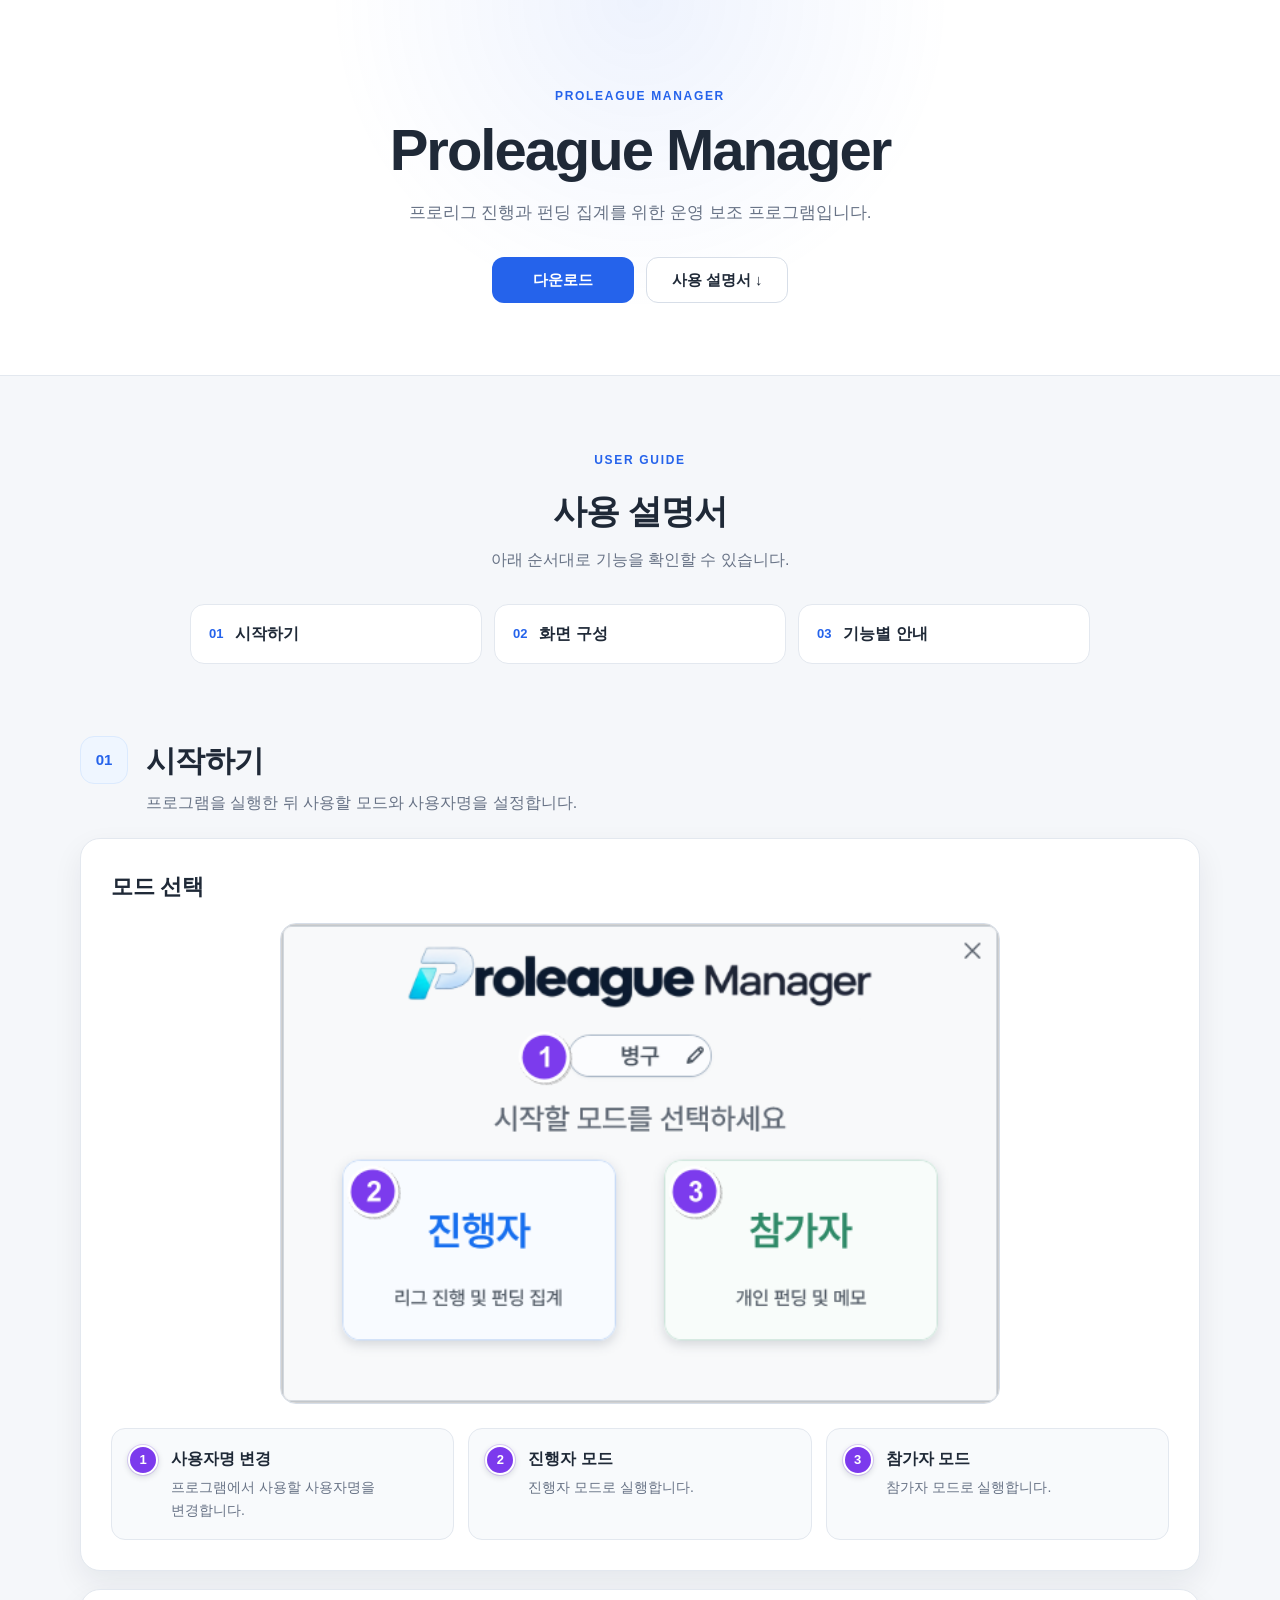
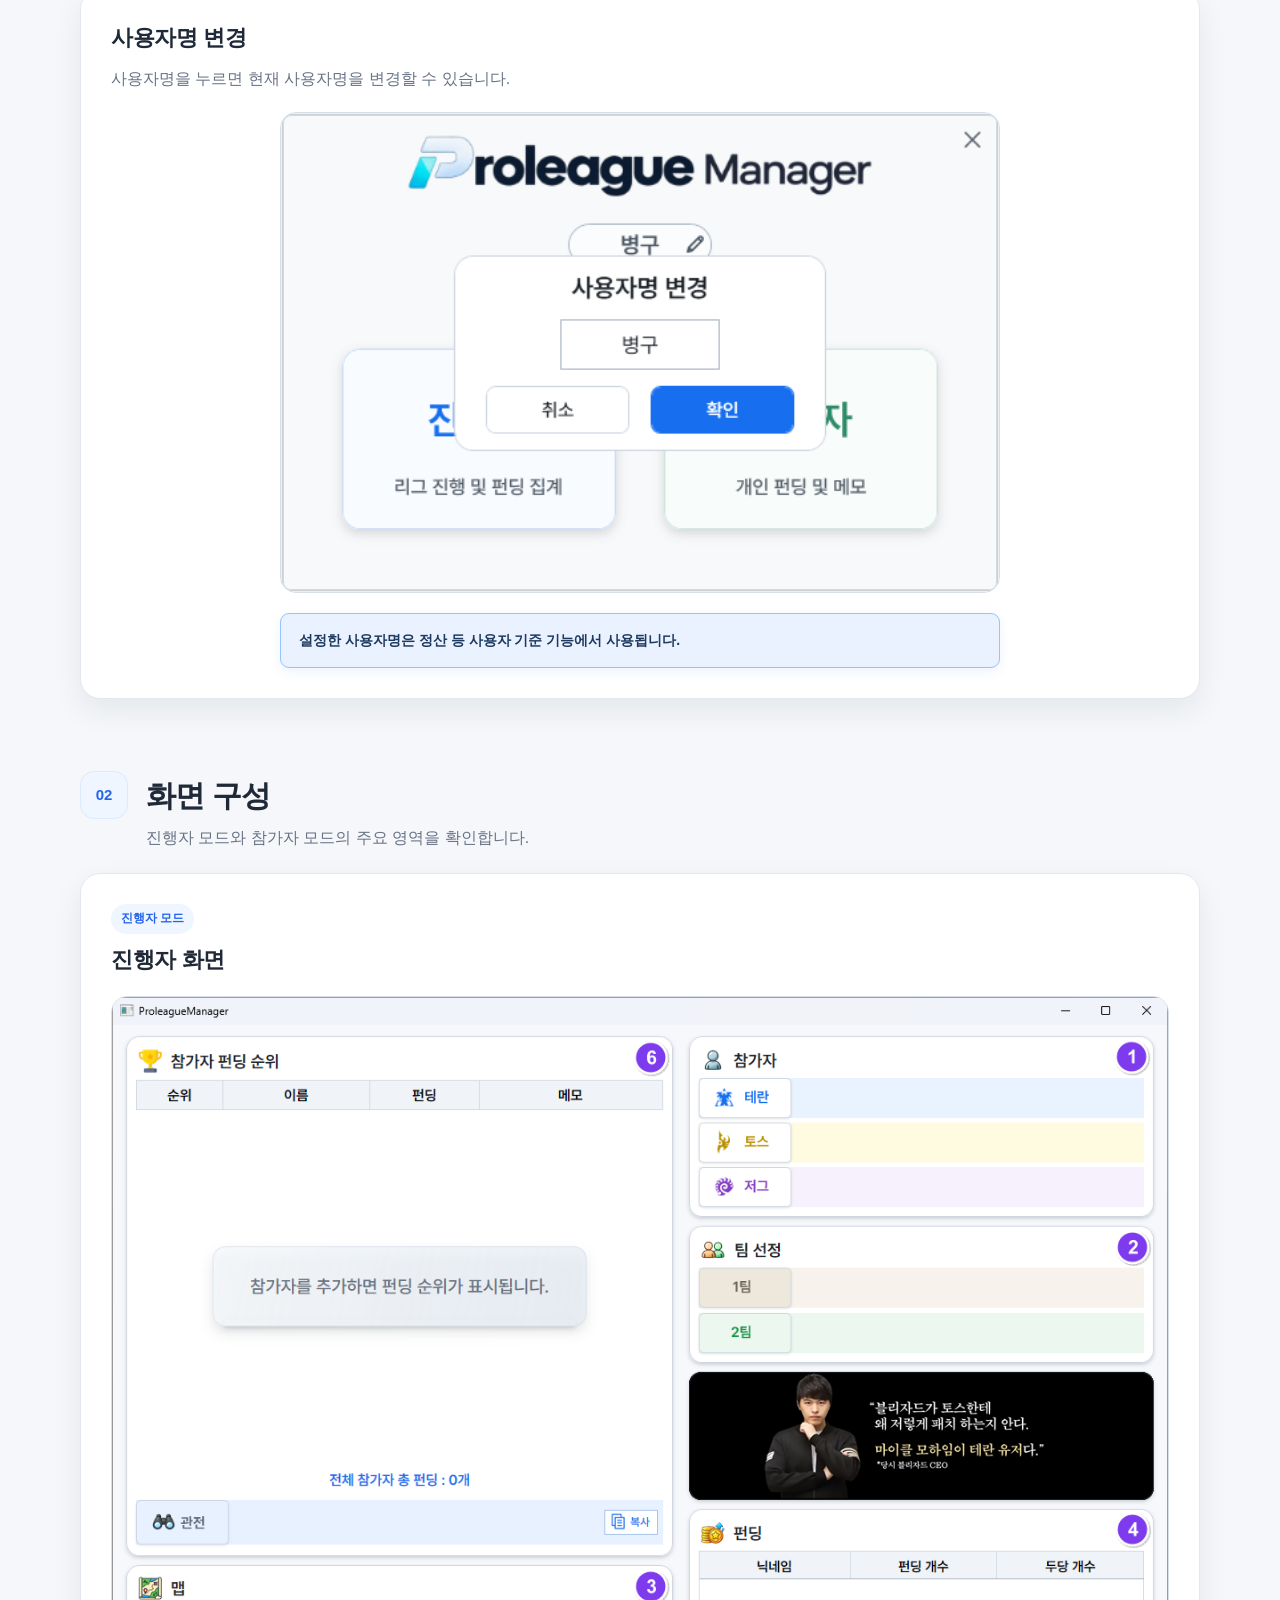
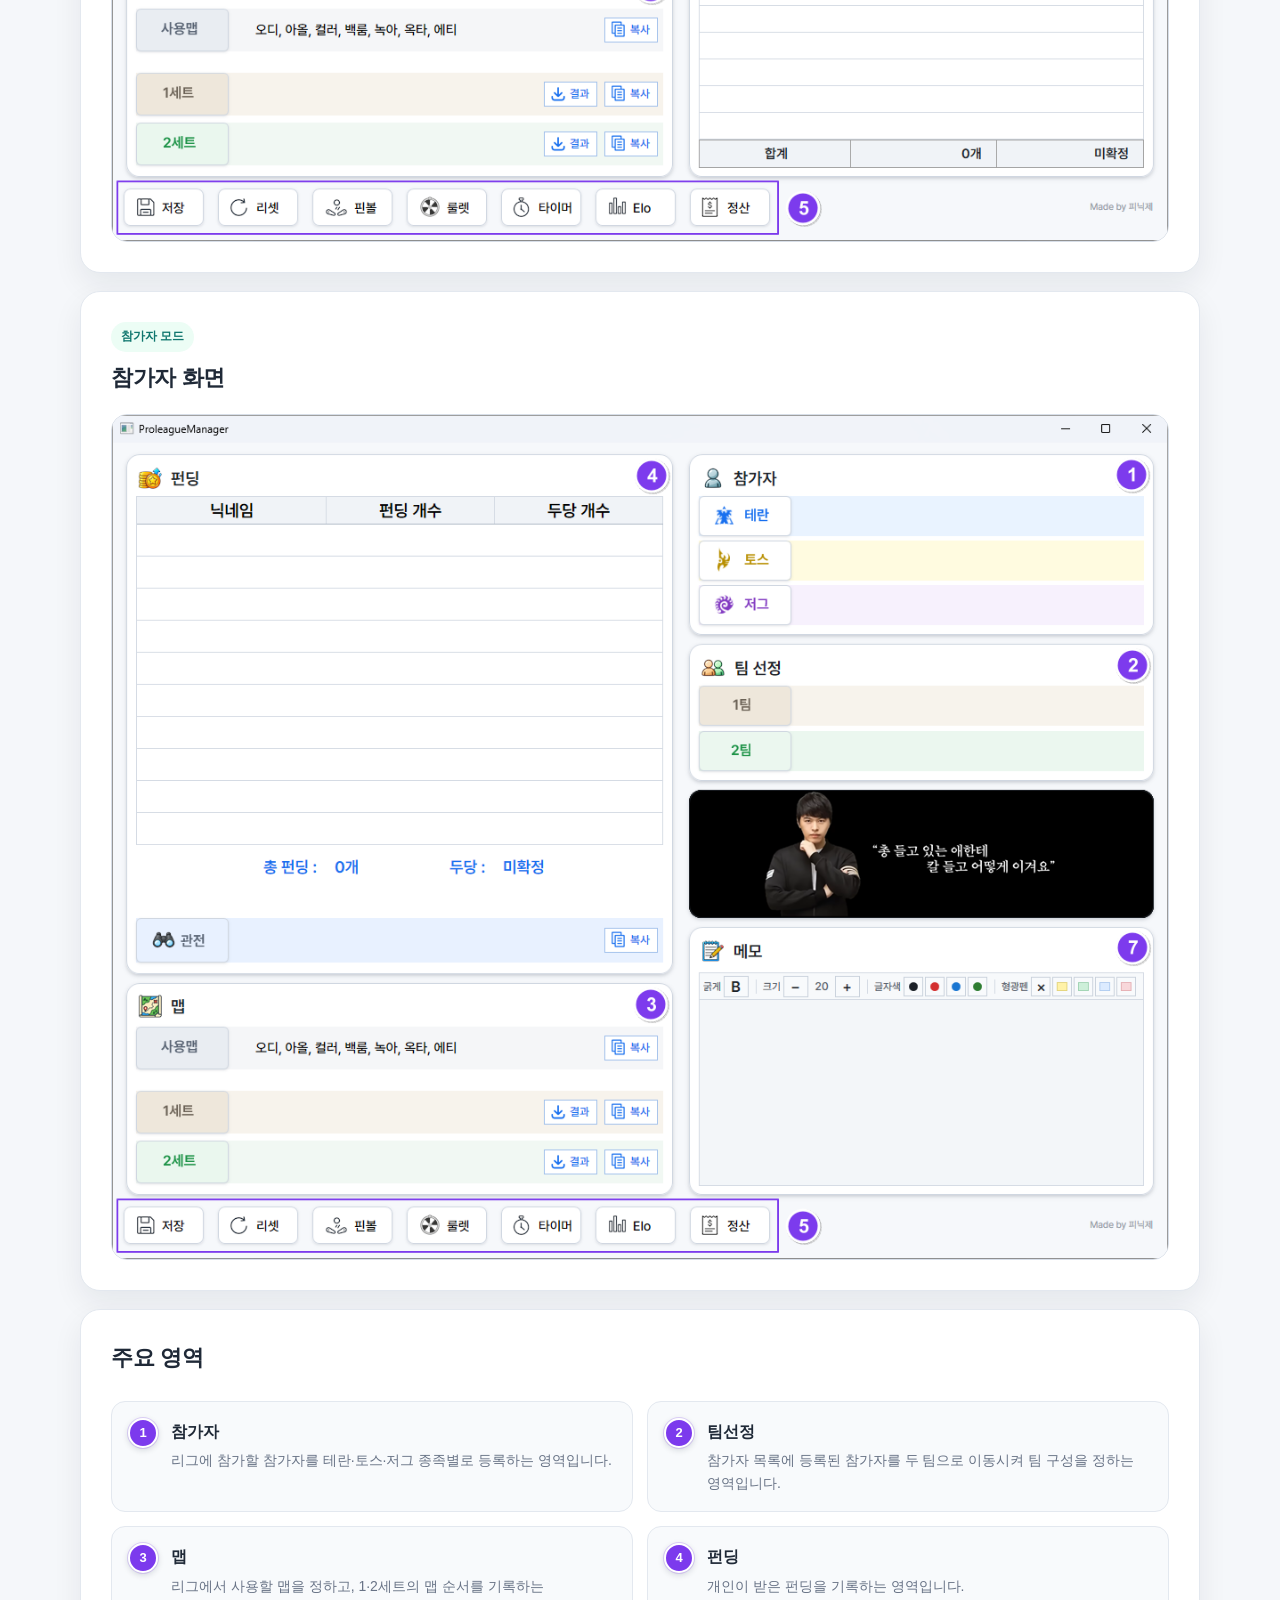
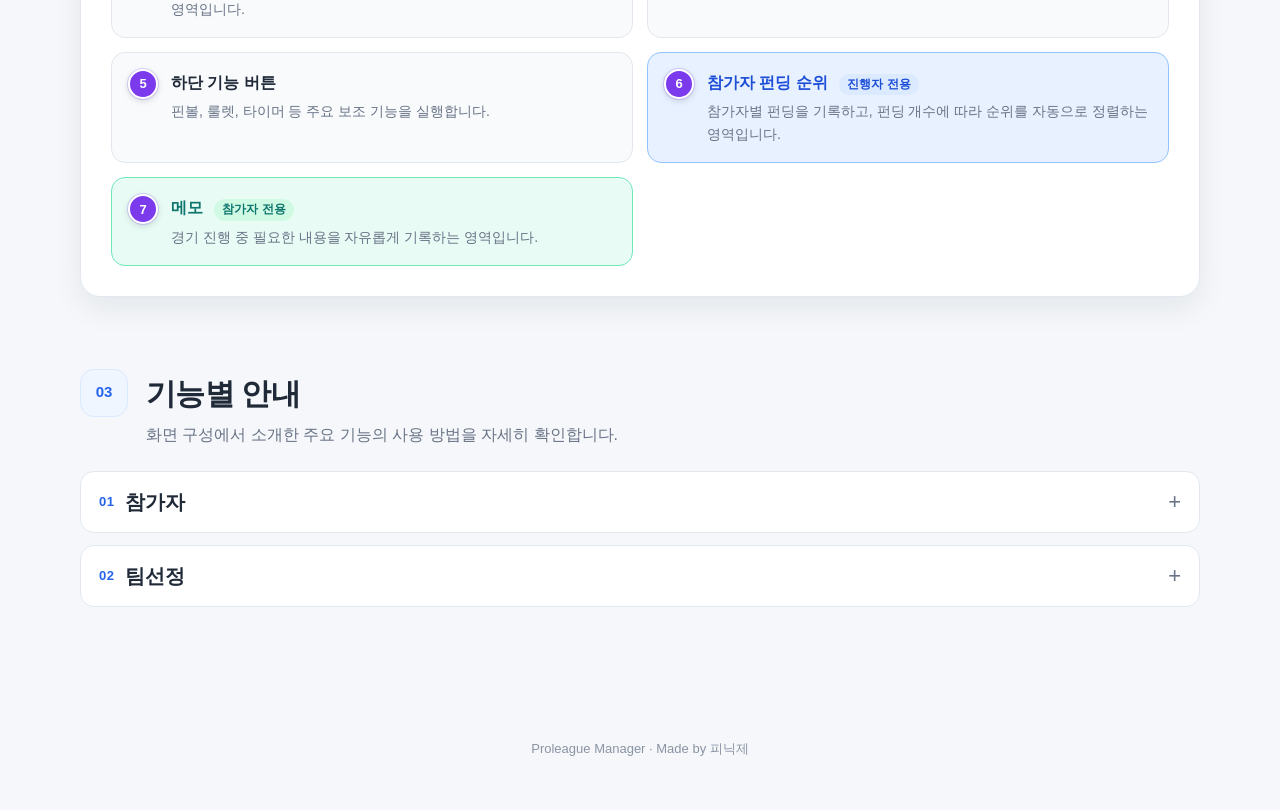
==== commit 7b7afe33: "Update index.html" ====
--- a/proleaguemanager/index.html
+++ b/proleaguemanager/index.html
@@ -5,7 +5,7 @@
   <meta name="viewport" content="width=device-width, initial-scale=1.0">
   <meta name="description" content="Proleague Manager 다운로드 및 사용 설명서">
   <title>Proleague Manager</title>
-  <link rel="stylesheet" href="style.css?v=5">
+  <link rel="stylesheet" href="style.css?v=6">
 </head>
 <body>
 
@@ -44,9 +44,9 @@
         <span class="toc-number">02</span>
         <span>화면 구성</span>
       </a>
-      <a href="#match-preparation">
+      <a href="#feature-guide">
         <span class="toc-number">03</span>
-        <span>경기 준비</span>
+        <span>기능별 안내</span>
       </a>
     </nav>
 
@@ -221,13 +221,13 @@
       </article>
     </section>
 
-    <!-- 03 경기 준비 -->
-    <section id="match-preparation" class="guide-section">
+    <!-- 03 기능별 안내 -->
+    <section id="feature-guide" class="guide-section">
       <div class="section-title-row">
         <span class="section-number">03</span>
         <div>
-          <h2>경기 준비</h2>
-          <p>경기 시작 전에 참가자와 팀, 펀딩, 사용할 맵을 준비합니다.</p>
+          <h2>기능별 안내</h2>
+          <p>화면 구성에서 소개한 주요 기능의 사용 방법을 자세히 확인합니다.</p>
         </div>
       </div>
 
@@ -297,6 +297,112 @@
           </div>
         </div>
       </details>
+
+      <details class="guide-details">
+        <summary>
+          <span class="detail-index">02</span>
+          <span class="detail-title">팀선정</span>
+        </summary>
+
+        <div class="details-body team-guide">
+          <p class="details-lead">
+            등록한 참가자를 1팀과 2팀으로 배정합니다.
+          </p>
+
+          <div class="screenshot-wrap team-list-shot">
+            <img
+              src="images/05.TeamList.png"
+              alt="팀선정 영역의 팀 라벨과 팀별 참가자 목록"
+            >
+          </div>
+
+          <div class="feature-list team-structure">
+            <div class="feature-item">
+              <span class="feature-number">1</span>
+              <div>
+                <h4>팀 라벨</h4>
+                <p>참가자를 배정할 1팀 또는 2팀을 선택합니다.</p>
+              </div>
+            </div>
+
+            <div class="feature-item">
+              <span class="feature-number">2</span>
+              <div>
+                <h4>팀별 참가자 목록</h4>
+                <p>각 팀에 배정된 참가자가 표시되는 영역입니다.</p>
+              </div>
+            </div>
+          </div>
+
+          <div class="guide-subsection">
+            <h4>팀 선정 방법</h4>
+            <p>
+              등록한 참가자를 1팀과 2팀으로 배정하는 방법은 두 가지입니다.
+              두 방법 중 편한 방식을 사용하면 됩니다.
+            </p>
+          </div>
+
+          <div class="video-section">
+            <h4>참가자 → 팀</h4>
+            <p>
+              옮길 참가자를 마우스 왼쪽 버튼으로 클릭한 다음 1팀 또는 2팀을 클릭합니다.
+            </p>
+
+            <div class="video-wrap team-video">
+              <video controls preload="metadata" playsinline aria-label="참가자를 먼저 선택한 뒤 팀을 선택하는 방법 영상">
+                <source src="images/07.Participant-Team.mp4" type="video/mp4">
+                이 브라우저에서는 영상을 재생할 수 없습니다.
+              </video>
+            </div>
+          </div>
+
+          <div class="video-section">
+            <h4>팀 → 참가자</h4>
+            <p>
+              1팀 또는 2팀을 먼저 클릭한 다음 해당 팀으로 옮길 참가자를 클릭합니다.
+            </p>
+
+            <div class="video-wrap team-video">
+              <video controls preload="metadata" playsinline aria-label="팀을 먼저 선택한 뒤 참가자를 선택하는 방법 영상">
+                <source src="images/08.Team-Participant.mp4" type="video/mp4">
+                이 브라우저에서는 영상을 재생할 수 없습니다.
+              </video>
+            </div>
+          </div>
+
+          <div class="guide-subsection">
+            <h4>선택 상태</h4>
+            <p>
+              참가자 이름이나 팀 이름 위에 마우스를 올리면 선택할 수 있는 항목임을 알 수 있도록 테두리가 강조됩니다.
+              클릭하면 테두리가 더 진하게 표시되며 선택 상태가 유지됩니다.
+            </p>
+
+            <p>
+              선택을 취소하려면 선택한 항목을 마우스 왼쪽 버튼으로 한 번 더 클릭합니다.
+              참가자를 선택했다면 같은 참가자를 다시 클릭하고, 팀을 선택했다면 같은 팀을 다시 클릭하면 됩니다.
+            </p>
+
+            <p>
+              이미 팀에 배정된 참가자는 참가자 목록에서 회색으로 흐리게 표시됩니다.
+              따라서 아직 팀이 정해지지 않은 참가자를 쉽게 확인할 수 있습니다.
+            </p>
+          </div>
+
+          <div class="video-section">
+            <h4>팀 배정 취소</h4>
+            <p>
+              팀에 잘못 배정한 참가자는 팀선정 영역에서 해당 참가자를 마우스 오른쪽 버튼으로 클릭하면 배정을 취소할 수 있습니다.
+            </p>
+
+            <div class="video-wrap team-video">
+              <video controls preload="metadata" playsinline aria-label="팀에 배정된 참가자를 취소하는 방법 영상">
+                <source src="images/09.TeamCancel.mp4" type="video/mp4">
+                이 브라우저에서는 영상을 재생할 수 없습니다.
+              </video>
+            </div>
+          </div>
+        </div>
+      </details>
     </section>
 
     <!-- 이후 설명서 항목은 이 아래에 같은 구조로 추가하면 됩니다. -->
--- a/proleaguemanager/style.css
+++ b/proleaguemanager/style.css
@@ -464,10 +464,28 @@
 
 details.guide-details summary {
   position: relative;
+  display: flex;
+  align-items: center;
+  gap: 10px;
   padding: 17px 50px 17px 18px;
   cursor: pointer;
   list-style: none;
-  font-weight: 750;
+}
+
+.detail-index {
+  flex: 0 0 auto;
+  color: var(--primary);
+  font-size: 13px;
+  font-weight: 800;
+  letter-spacing: 0.04em;
+  line-height: 1;
+}
+
+.detail-title {
+  color: var(--text);
+  font-size: 20px;
+  font-weight: 800;
+  line-height: 1.3;
 }
 
 details.guide-details summary::-webkit-details-marker {
@@ -528,10 +546,23 @@
 
 .guide-subsection h4,
 .video-section h4 {
+  display: flex;
+  align-items: center;
+  gap: 9px;
   margin: 0 0 10px;
   color: var(--text);
-  font-size: 18px;
+  font-size: 17px;
   letter-spacing: -0.01em;
+}
+
+.guide-subsection h4::before,
+.video-section h4::before {
+  content: "";
+  flex: 0 0 auto;
+  width: 6px;
+  height: 6px;
+  background: #94a3b8;
+  border-radius: 50%;
 }
 
 .guide-subsection p,
@@ -633,6 +664,10 @@
     font-size: 25px;
   }
 
+  .detail-title {
+    font-size: 18px;
+  }
+
   .content-card {
     padding: 18px;
     border-radius: 16px;
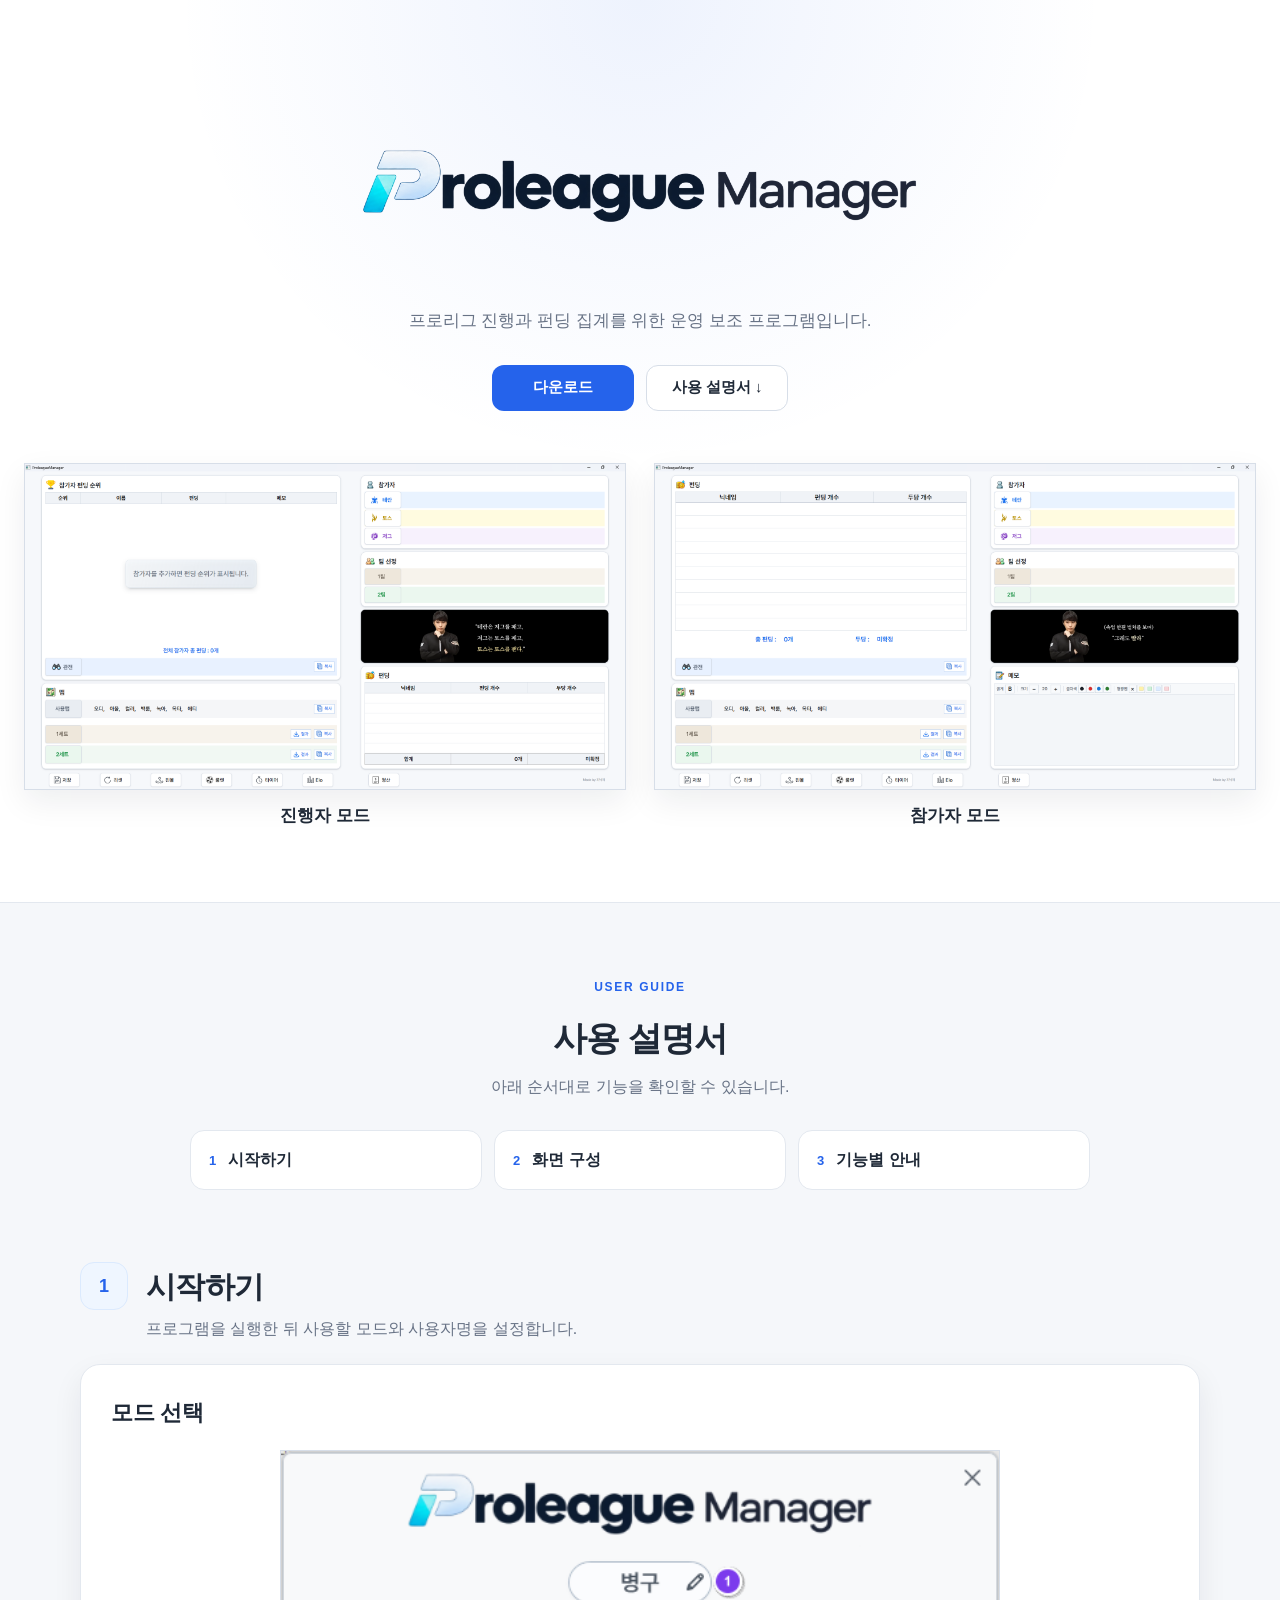
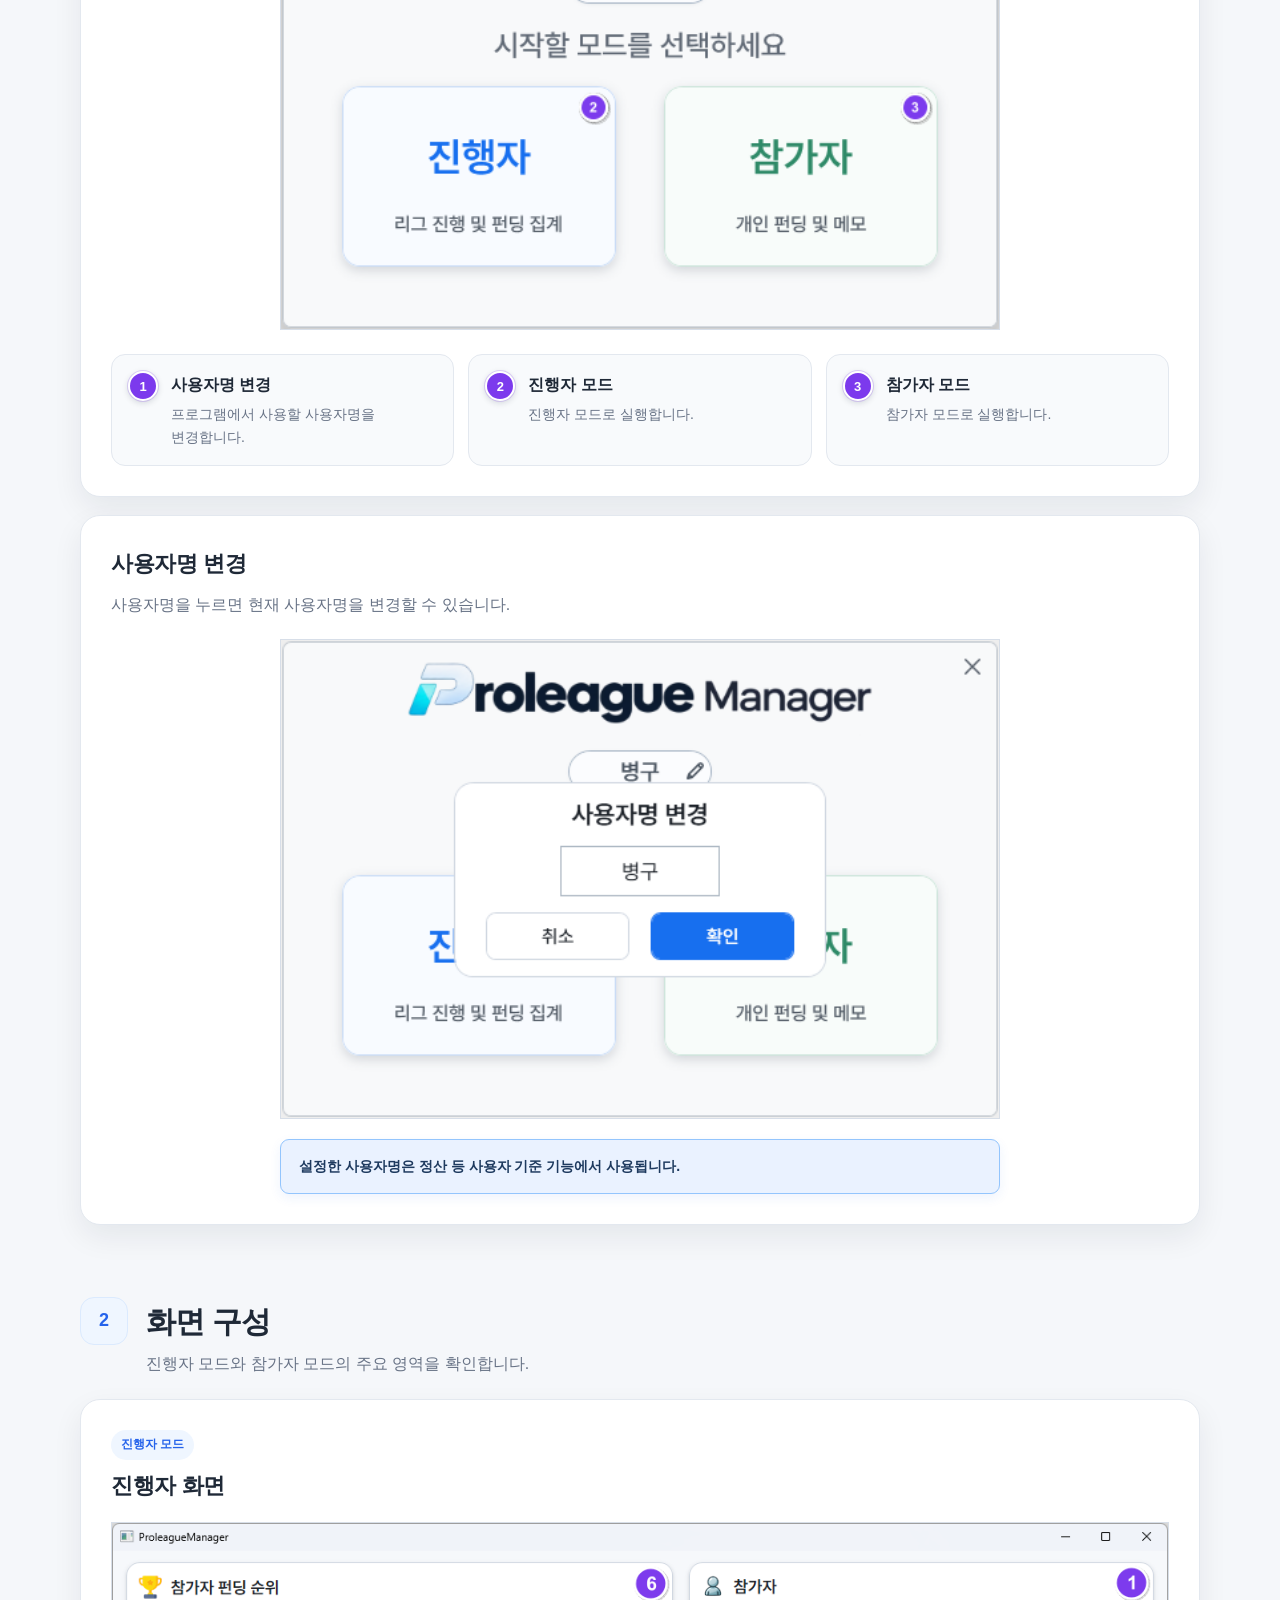
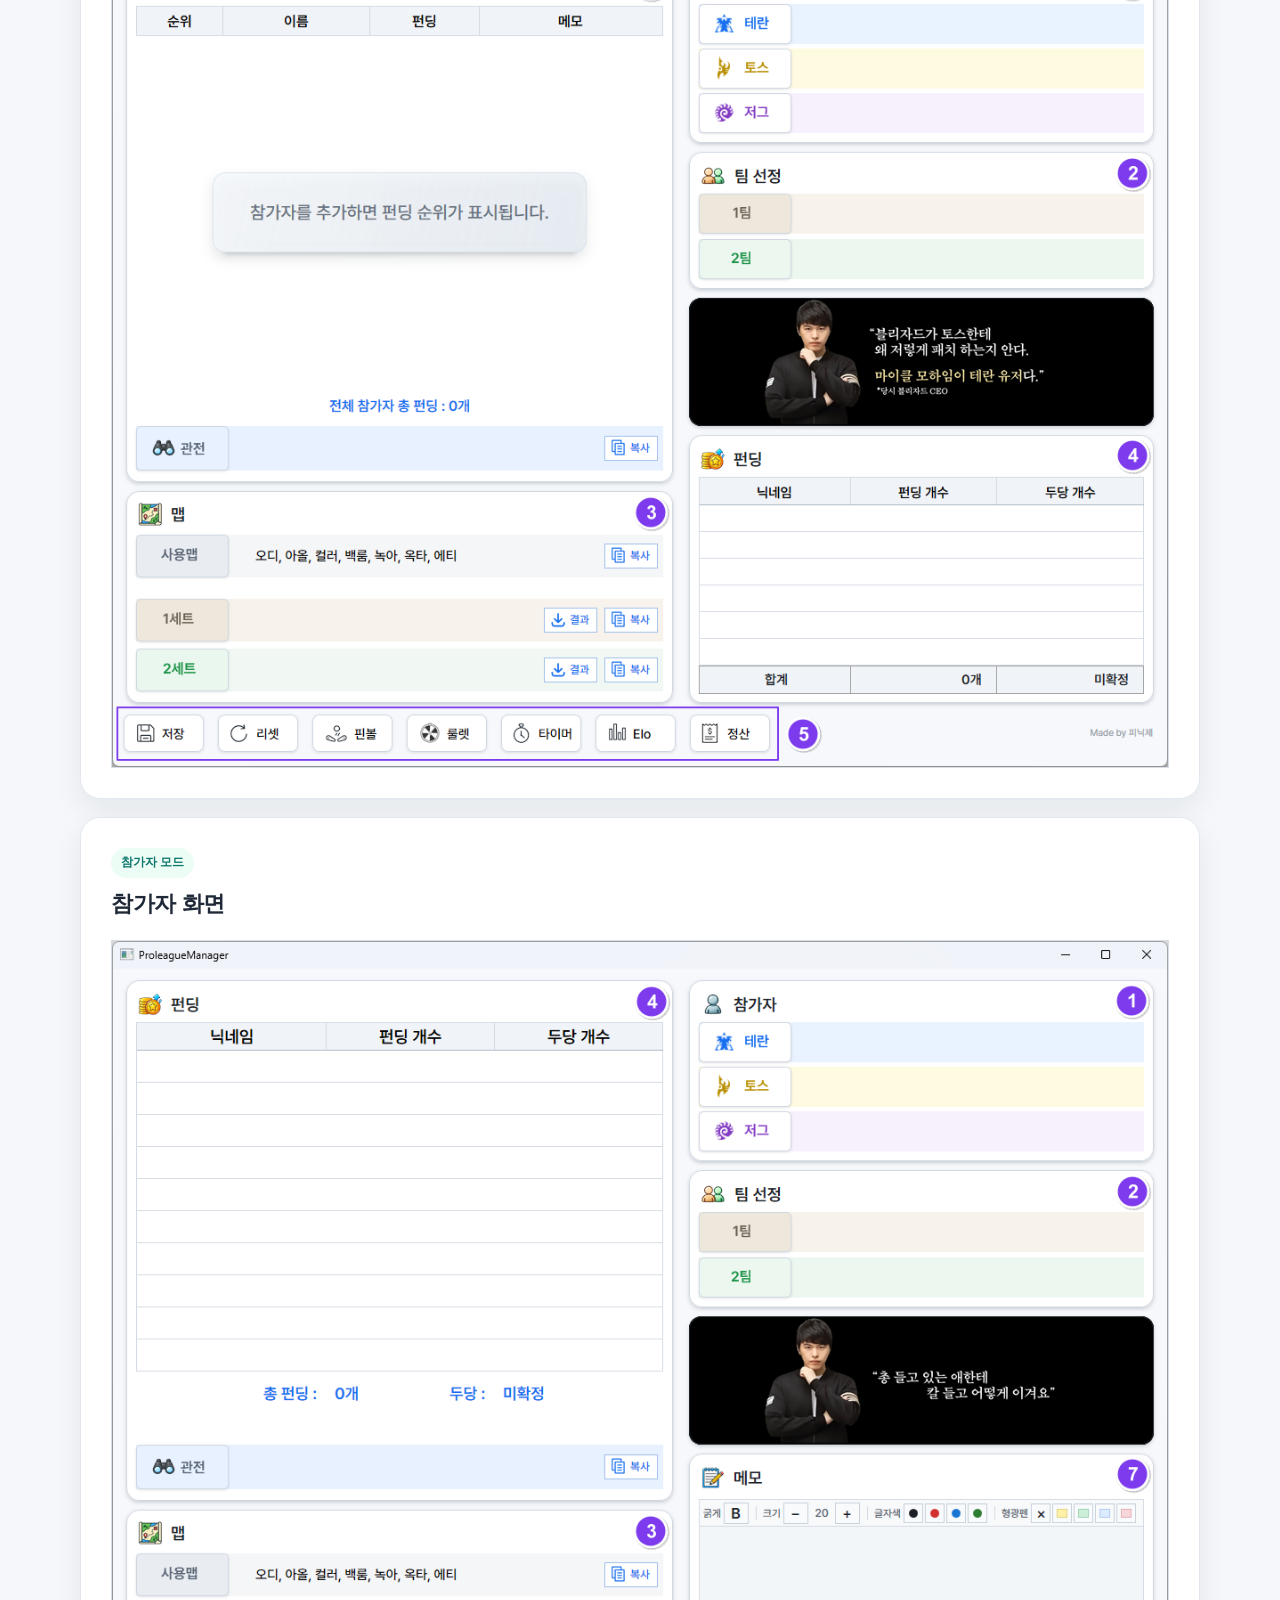
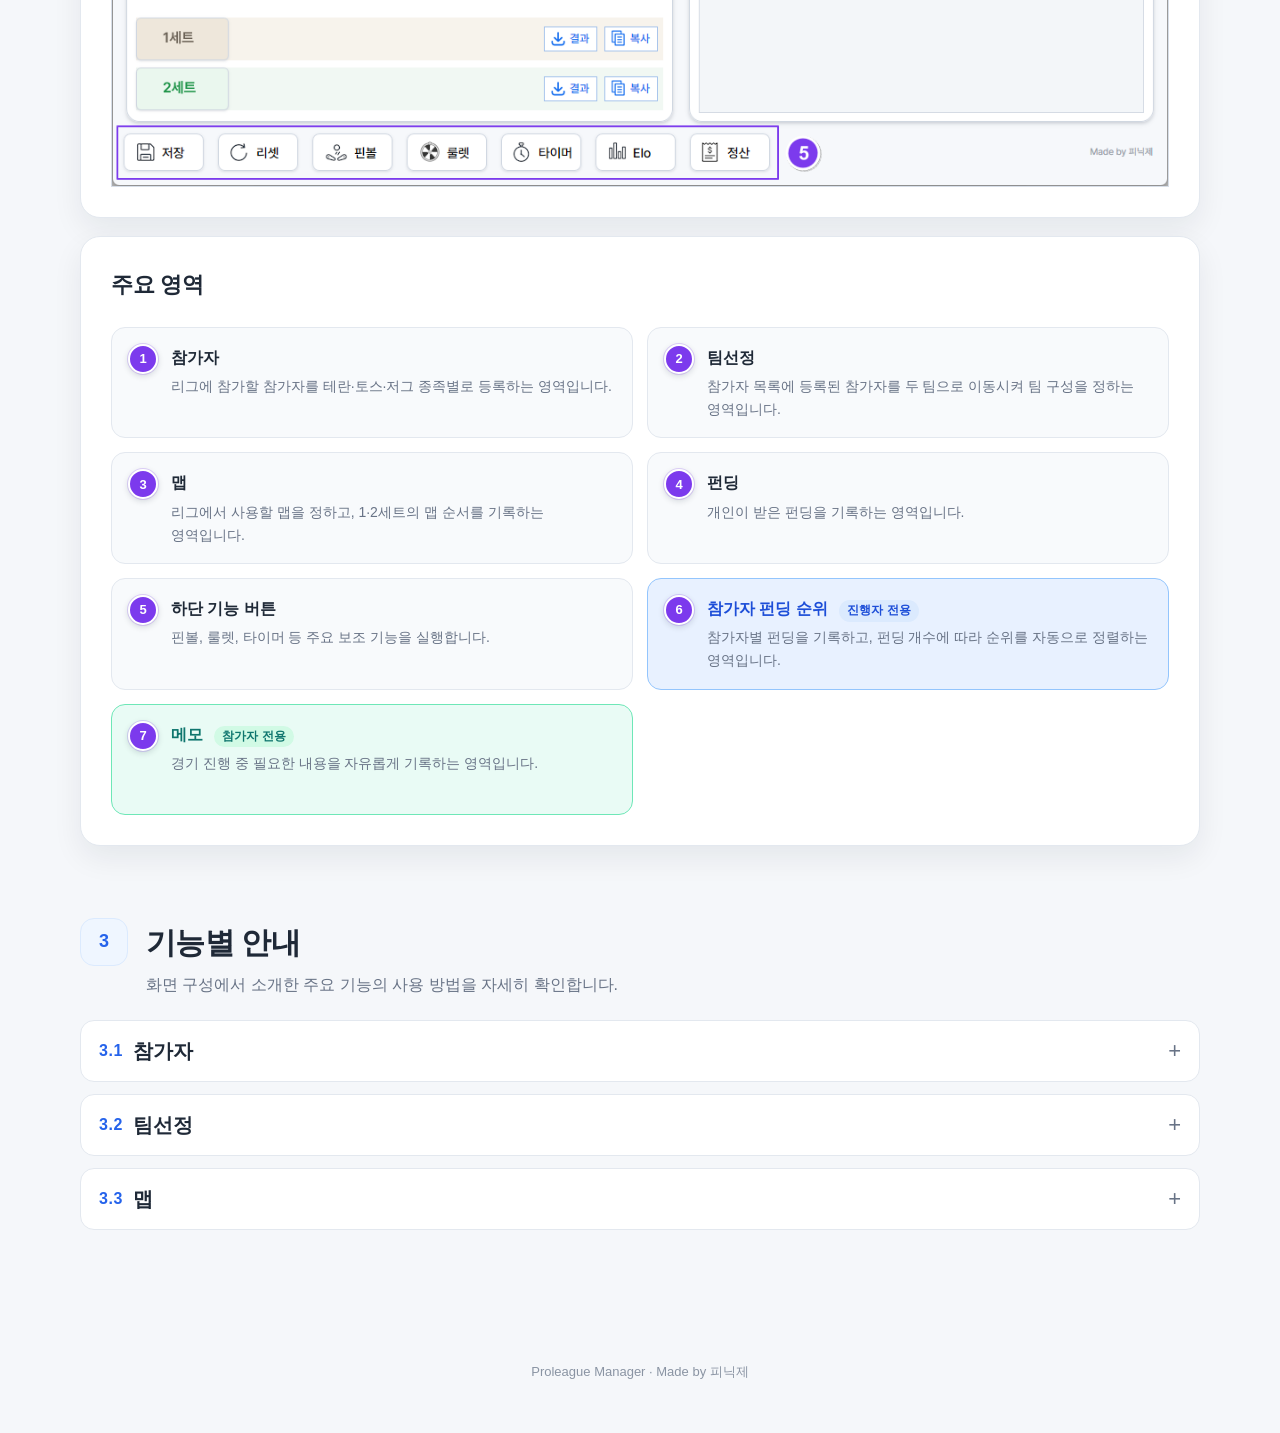
==== commit 5785ab2a: "Hero 개편 및 사용 설명서 목차·아코디언 개선" ====
--- a/proleaguemanager/index.html
+++ b/proleaguemanager/index.html
@@ -5,14 +5,17 @@
   <meta name="viewport" content="width=device-width, initial-scale=1.0">
   <meta name="description" content="Proleague Manager 다운로드 및 사용 설명서">
   <title>Proleague Manager</title>
-  <link rel="stylesheet" href="style.css?v=6">
+  <link rel="stylesheet" href="style.css?v=15">
 </head>
 <body>
 
   <header class="hero">
     <div class="hero-inner">
-      <div class="hero-kicker">PROLEAGUE MANAGER</div>
-      <h1>Proleague Manager</h1>
+      <img
+        class="hero-brand-lockup"
+        src="images/BrandLockup.png"
+        alt="Proleague Manager"
+      >
       <p class="hero-description">
         프로리그 진행과 펀딩 집계를 위한 운영 보조 프로그램입니다.
       </p>
@@ -22,8 +25,58 @@
         <a class="button button-primary" href="#">다운로드</a>
         <a class="button button-secondary" href="#manual">사용 설명서 ↓</a>
       </div>
+
+      <div class="hero-previews">
+        <figure class="hero-preview">
+          <img
+            src="images/Hero_OrganizerMax.png"
+            alt="Proleague Manager 진행자 모드 최대화 화면"
+          >
+          <figcaption>진행자 모드</figcaption>
+        </figure>
+
+        <figure class="hero-preview">
+          <img
+            src="images/Hero_ParticipantMax.png"
+            alt="Proleague Manager 참가자 모드 최대화 화면"
+          >
+          <figcaption>참가자 모드</figcaption>
+        </figure>
+      </div>
     </div>
   </header>
+
+  <nav class="guide-sidebar" aria-labelledby="guide-sidebar-title" aria-hidden="true">
+    <div id="guide-sidebar-title" class="guide-sidebar-title">목차</div>
+
+    <a class="guide-sidebar-link" href="#getting-started">
+      <span class="guide-sidebar-number">1</span>
+      <span>시작하기</span>
+    </a>
+    <a class="guide-sidebar-link" href="#screen-layout">
+      <span class="guide-sidebar-number">2</span>
+      <span>화면 구성</span>
+    </a>
+    <a class="guide-sidebar-link" href="#feature-guide">
+      <span class="guide-sidebar-number">3</span>
+      <span>기능별 안내</span>
+    </a>
+
+    <div class="guide-sidebar-subitems">
+      <a class="guide-sidebar-link" href="#feature-participant" data-open-details>
+        <span class="guide-sidebar-number">3.1</span>
+        <span>참가자</span>
+      </a>
+      <a class="guide-sidebar-link" href="#feature-team" data-open-details>
+        <span class="guide-sidebar-number">3.2</span>
+        <span>팀선정</span>
+      </a>
+      <a class="guide-sidebar-link" href="#feature-map" data-open-details>
+        <span class="guide-sidebar-number">3.3</span>
+        <span>맵</span>
+      </a>
+    </div>
+  </nav>
 
   <main id="manual" class="manual">
 
@@ -37,15 +90,15 @@
 
     <nav class="manual-toc" aria-label="사용 설명서 목차">
       <a href="#getting-started">
-        <span class="toc-number">01</span>
+        <span class="toc-number">1</span>
         <span>시작하기</span>
       </a>
       <a href="#screen-layout">
-        <span class="toc-number">02</span>
+        <span class="toc-number">2</span>
         <span>화면 구성</span>
       </a>
       <a href="#feature-guide">
-        <span class="toc-number">03</span>
+        <span class="toc-number">3</span>
         <span>기능별 안내</span>
       </a>
     </nav>
@@ -53,7 +106,7 @@
     <!-- 01 시작하기 -->
     <section id="getting-started" class="guide-section">
       <div class="section-title-row">
-        <span class="section-number">01</span>
+        <span class="section-number">1</span>
         <div>
           <h2>시작하기</h2>
           <p>프로그램을 실행한 뒤 사용할 모드와 사용자명을 설정합니다.</p>
@@ -119,7 +172,7 @@
     <!-- 02 화면 구성 -->
     <section id="screen-layout" class="guide-section">
       <div class="section-title-row">
-        <span class="section-number">02</span>
+        <span class="section-number">2</span>
         <div>
           <h2>화면 구성</h2>
           <p>진행자 모드와 참가자 모드의 주요 영역을 확인합니다.</p>
@@ -224,16 +277,16 @@
     <!-- 03 기능별 안내 -->
     <section id="feature-guide" class="guide-section">
       <div class="section-title-row">
-        <span class="section-number">03</span>
+        <span class="section-number">3</span>
         <div>
           <h2>기능별 안내</h2>
           <p>화면 구성에서 소개한 주요 기능의 사용 방법을 자세히 확인합니다.</p>
         </div>
       </div>
 
-      <details class="guide-details">
+      <details id="feature-participant" class="guide-details">
         <summary>
-          <span class="detail-index">01</span>
+          <span class="detail-index">3.1</span>
           <span class="detail-title">참가자</span>
         </summary>
 
@@ -254,7 +307,7 @@
               <span class="feature-number">1</span>
               <div>
                 <h4>종족 라벨</h4>
-                <p>테란·토스·저그 중 수정할 종족을 선택합니다.</p>
+                <p>테란·토스·저그 중 참가자 목록을 수정할 종족을 선택합니다.</p>
               </div>
             </div>
 
@@ -288,19 +341,20 @@
               종족별 참가자를 입력하고 기존 목록에 참가자를 추가하는 과정을 확인할 수 있습니다.
             </p>
 
-            <div class="video-wrap participant-video">
-              <video controls preload="metadata" playsinline aria-label="종족별 참가자 입력 방법 영상">
+            <div class="video-wrap participant-video playable-video">
+              <video preload="auto" playsinline aria-label="종족별 참가자 입력 방법 영상">
                 <source src="images/06.ParticipantList.mp4" type="video/mp4">
                 이 브라우저에서는 영상을 재생할 수 없습니다.
               </video>
+              <button class="video-play-button" type="button" aria-label="종족별 참가자 입력 방법 영상 재생"></button>
             </div>
           </div>
         </div>
       </details>
 
-      <details class="guide-details">
+      <details id="feature-team" class="guide-details">
         <summary>
-          <span class="detail-index">02</span>
+          <span class="detail-index">3.2</span>
           <span class="detail-title">팀선정</span>
         </summary>
 
@@ -348,11 +402,12 @@
               옮길 참가자를 마우스 왼쪽 버튼으로 클릭한 다음 1팀 또는 2팀을 클릭합니다.
             </p>
 
-            <div class="video-wrap team-video">
-              <video controls preload="metadata" playsinline aria-label="참가자를 먼저 선택한 뒤 팀을 선택하는 방법 영상">
+            <div class="video-wrap team-video playable-video">
+              <video preload="auto" playsinline aria-label="참가자를 먼저 선택한 뒤 팀을 선택하는 방법 영상">
                 <source src="images/07.Participant-Team.mp4" type="video/mp4">
                 이 브라우저에서는 영상을 재생할 수 없습니다.
               </video>
+              <button class="video-play-button" type="button" aria-label="참가자를 먼저 선택한 뒤 팀을 선택하는 방법 영상 재생"></button>
             </div>
           </div>
 
@@ -362,11 +417,12 @@
               1팀 또는 2팀을 먼저 클릭한 다음 해당 팀으로 옮길 참가자를 클릭합니다.
             </p>
 
-            <div class="video-wrap team-video">
-              <video controls preload="metadata" playsinline aria-label="팀을 먼저 선택한 뒤 참가자를 선택하는 방법 영상">
+            <div class="video-wrap team-video playable-video">
+              <video preload="auto" playsinline aria-label="팀을 먼저 선택한 뒤 참가자를 선택하는 방법 영상">
                 <source src="images/08.Team-Participant.mp4" type="video/mp4">
                 이 브라우저에서는 영상을 재생할 수 없습니다.
               </video>
+              <button class="video-play-button" type="button" aria-label="팀을 먼저 선택한 뒤 참가자를 선택하는 방법 영상 재생"></button>
             </div>
           </div>
 
@@ -394,11 +450,130 @@
               팀에 잘못 배정한 참가자는 팀선정 영역에서 해당 참가자를 마우스 오른쪽 버튼으로 클릭하면 배정을 취소할 수 있습니다.
             </p>
 
-            <div class="video-wrap team-video">
-              <video controls preload="metadata" playsinline aria-label="팀에 배정된 참가자를 취소하는 방법 영상">
+            <div class="video-wrap team-video playable-video">
+              <video preload="auto" playsinline aria-label="팀에 배정된 참가자를 취소하는 방법 영상">
                 <source src="images/09.TeamCancel.mp4" type="video/mp4">
                 이 브라우저에서는 영상을 재생할 수 없습니다.
               </video>
+              <button class="video-play-button" type="button" aria-label="팀에 배정된 참가자를 취소하는 방법 영상 재생"></button>
+            </div>
+          </div>
+        </div>
+      </details>
+
+      <details id="feature-map" class="guide-details">
+        <summary>
+          <span class="detail-index">3.3</span>
+          <span class="detail-title">맵</span>
+        </summary>
+
+        <div class="details-body map-guide">
+          <p class="details-lead">
+            맵 구성
+          </p>
+
+          <div class="screenshot-wrap simple-shot">
+            <img
+              src="images/10.MapCard_guide.png"
+              alt="맵 영역의 라벨, 맵 목록과 맵 순서, 버튼 영역"
+            >
+          </div>
+
+          <div class="feature-list three-columns">
+            <div class="feature-item">
+              <span class="feature-number">1</span>
+              <div>
+                <h4>라벨 영역</h4>
+                <p>사용맵·1세트·2세트 중 수정할 항목을 선택합니다.</p>
+              </div>
+            </div>
+
+            <div class="feature-item">
+              <span class="feature-number">2</span>
+              <div>
+                <h4>맵 목록 / 맵 순서 영역</h4>
+                <p>리그에서 사용할 맵 목록과 각 세트의 맵 순서가 표시됩니다.</p>
+              </div>
+            </div>
+
+            <div class="feature-item">
+              <span class="feature-number">3</span>
+              <div>
+                <h4>버튼 영역</h4>
+                <p>맵 목록이나 맵 순서를 복사하거나, 핀볼 결과를 1세트 또는 2세트에 불러올 수 있습니다.</p>
+              </div>
+            </div>
+          </div>
+
+          <div class="video-section">
+            <h4>기본 사용</h4>
+            <p>
+              핀볼 결과를 결과 버튼으로 불러오면 해당 세트의 맵 순서가 자동으로 입력됩니다.
+              입력된 맵 순서는 복사 버튼으로 복사할 수 있습니다.
+            </p>
+
+            <div class="video-wrap team-video playable-video">
+              <video preload="auto" playsinline aria-label="핀볼 결과로 맵 순서를 입력하고 복사하는 기본 사용 방법 영상">
+                <source src="images/11.Map_1set.mp4" type="video/mp4">
+                이 브라우저에서는 영상을 재생할 수 없습니다.
+              </video>
+              <button class="video-play-button" type="button" aria-label="핀볼 결과로 맵 순서를 입력하고 복사하는 기본 사용 방법 영상 재생"></button>
+            </div>
+          </div>
+
+          <div class="video-section guide-subsection">
+            <h4>추가 입력</h4>
+            <p>
+              사용맵 수보다 많은 맵 순서가 필요한 경우에는 핀볼을 한 번 더 진행합니다.
+              첫 번째 핀볼 결과는 결과 버튼으로 불러오고, 추가 추첨에서 필요한 맵만 1세트 또는 2세트를 클릭해 뒤에 직접 입력합니다.
+            </p>
+
+            <p>
+              예를 들어 사용맵이 7개인 9판 5선에서는 두 번째 핀볼 결과의 1·2위 맵을 추가합니다.
+              편집 시 커서는 기존 맵 순서의 맨 뒤에 위치하며, 완성된 맵 순서는 복사 버튼으로 복사할 수 있습니다.
+            </p>
+
+            <div class="video-wrap team-video playable-video">
+              <video preload="auto" playsinline aria-label="추가 핀볼 결과에서 필요한 맵을 맵 순서 뒤에 직접 입력하는 방법 영상">
+                <source src="images/12.Map_2set.mp4" type="video/mp4">
+                이 브라우저에서는 영상을 재생할 수 없습니다.
+              </video>
+              <button class="video-play-button" type="button" aria-label="추가 핀볼 결과에서 필요한 맵을 맵 순서 뒤에 직접 입력하는 방법 영상 재생"></button>
+            </div>
+          </div>
+
+          <div class="guide-subsection">
+            <h4>핀볼 배치</h4>
+            <p>
+              핀볼은 화면 크기에 따라 배치 형태가 달라지며, 두 화면 모두 추첨 후 맵 영역의 결과 버튼을 바로 사용할 수 있도록 배치됩니다.
+            </p>
+          </div>
+
+          <div class="video-section">
+            <h4>기본창</h4>
+            <p>
+              핀볼이 가로형으로 맵 영역 위쪽에 배치됩니다.
+            </p>
+
+            <div class="video-wrap screenshot-wrap app-shot">
+              <img
+                src="images/13.Pinball_normal.png"
+                alt="기본창에서 맵 영역 위쪽에 가로형으로 배치된 핀볼"
+              >
+            </div>
+          </div>
+
+          <div class="video-section">
+            <h4>최대화</h4>
+            <p>
+              핀볼이 세로형으로 오른쪽에 배치되어 맵 영역과 나란히 표시됩니다.
+            </p>
+
+            <div class="video-wrap screenshot-wrap app-shot">
+              <img
+                src="images/14.Pinball_max.png"
+                alt="최대화 화면에서 맵 영역 오른쪽에 세로형으로 배치된 핀볼"
+              >
             </div>
           </div>
         </div>
@@ -413,5 +588,175 @@
     <p>Proleague Manager · Made by 피닉제</p>
   </footer>
 
+  <script>
+    document.querySelectorAll(".playable-video video").forEach((video) => {
+      const playButton = video.parentElement.querySelector(".video-play-button");
+
+      if (!playButton) {
+        return;
+      }
+
+      video.controls = false;
+      video.autoplay = false;
+      video.loop = false;
+
+      playButton.addEventListener("click", (event) => {
+        event.stopPropagation();
+        playButton.hidden = true;
+
+        const playback = video.play();
+        if (playback) {
+          playback.catch(() => {
+            playButton.hidden = false;
+          });
+        }
+      });
+
+      video.addEventListener("click", () => {
+        if (!video.paused && !video.ended) {
+          video.pause();
+          playButton.hidden = false;
+        }
+      });
+
+      video.addEventListener("ended", () => {
+        video.pause();
+        video.currentTime = 0;
+        playButton.hidden = false;
+      });
+    });
+
+    const featureDetails = document.querySelectorAll("#feature-guide > details.guide-details");
+
+    featureDetails.forEach((details) => {
+      details.addEventListener("toggle", () => {
+        if (!details.open) {
+          return;
+        }
+
+        featureDetails.forEach((otherDetails) => {
+          if (otherDetails !== details) {
+            otherDetails.open = false;
+          }
+        });
+      });
+    });
+
+    document.querySelectorAll(".guide-sidebar [data-open-details]").forEach((link) => {
+      link.addEventListener("click", () => {
+        const details = document.querySelector(link.getAttribute("href"));
+
+        if (details) {
+          featureDetails.forEach((otherDetails) => {
+            if (otherDetails !== details) {
+              otherDetails.open = false;
+            }
+          });
+          details.open = true;
+        }
+      });
+    });
+
+    const hero = document.querySelector(".hero");
+    const manual = document.querySelector("#manual");
+    const guideSidebar = document.querySelector(".guide-sidebar");
+
+    if (hero && manual && guideSidebar) {
+      let heroIsVisible = true;
+      let manualIsVisible = false;
+
+      const updateGuideSidebar = () => {
+        const shouldShow = manualIsVisible && !heroIsVisible;
+        guideSidebar.classList.toggle("is-visible", shouldShow);
+        guideSidebar.setAttribute("aria-hidden", String(!shouldShow));
+      };
+
+      const guideSidebarObserver = new IntersectionObserver((entries) => {
+        entries.forEach((entry) => {
+          if (entry.target === hero) {
+            heroIsVisible = entry.isIntersecting;
+          }
+
+          if (entry.target === manual) {
+            manualIsVisible = entry.isIntersecting;
+          }
+        });
+
+        updateGuideSidebar();
+      }, {
+        rootMargin: "-1px 0px 0px 0px"
+      });
+
+      guideSidebarObserver.observe(hero);
+      guideSidebarObserver.observe(manual);
+
+      const sidebarLinks = new Map(
+        Array.from(guideSidebar.querySelectorAll('a[href^="#"]')).map((link) => [
+          link.getAttribute("href").slice(1),
+          link
+        ])
+      );
+      const trackedIds = [
+        "getting-started",
+        "screen-layout",
+        "feature-guide",
+        "feature-participant",
+        "feature-team",
+        "feature-map"
+      ];
+      const trackedTargets = trackedIds
+        .map((id) => document.getElementById(id))
+        .filter(Boolean);
+      const spyOffset = 140;
+      let spyUpdateRequested = false;
+
+      const updateActiveSidebarLinks = () => {
+        let activeTarget = null;
+
+        trackedTargets.forEach((target) => {
+          if (target.getBoundingClientRect().top <= spyOffset) {
+            activeTarget = target;
+          }
+        });
+
+        const activeIds = new Set();
+        if (activeTarget) {
+          activeIds.add(activeTarget.id);
+
+          if (activeTarget.matches("details.guide-details")) {
+            activeIds.add("feature-guide");
+          }
+        }
+
+        sidebarLinks.forEach((link, id) => {
+          const isActive = activeIds.has(id);
+          link.classList.toggle("is-active", isActive);
+
+          if (isActive) {
+            link.setAttribute("aria-current", "location");
+          } else {
+            link.removeAttribute("aria-current");
+          }
+        });
+
+        spyUpdateRequested = false;
+      };
+
+      const requestSpyUpdate = () => {
+        if (!spyUpdateRequested) {
+          spyUpdateRequested = true;
+          window.requestAnimationFrame(updateActiveSidebarLinks);
+        }
+      };
+
+      window.addEventListener("scroll", requestSpyUpdate, { passive: true });
+      window.addEventListener("resize", requestSpyUpdate);
+      document.querySelectorAll("details.guide-details").forEach((details) => {
+        details.addEventListener("toggle", requestSpyUpdate);
+      });
+      updateActiveSidebarLinks();
+    }
+  </script>
+
 </body>
 </html>
--- a/proleaguemanager/style.css
+++ b/proleaguemanager/style.css
@@ -224,7 +224,7 @@
   background: var(--primary-soft);
   border: 1px solid #dbeafe;
   border-radius: 14px;
-  font-size: 15px;
+  font-size: 18px;
   font-weight: 800;
 }
 
@@ -475,7 +475,7 @@
 .detail-index {
   flex: 0 0 auto;
   color: var(--primary);
-  font-size: 13px;
+  font-size: 16px;
   font-weight: 800;
   letter-spacing: 0.04em;
   line-height: 1;
@@ -528,7 +528,12 @@
   max-width: 526px;
 }
 
-.participant-structure {
+.team-list-shot {
+  max-width: 524px;
+}
+
+.participant-structure,
+.team-structure {
   grid-template-columns: repeat(2, minmax(0, 1fr));
   max-width: 720px;
   margin: 20px auto 0;
@@ -593,6 +598,10 @@
   max-width: 526px;
 }
 
+.team-video {
+  max-width: 524px;
+}
+
 .video-wrap video {
   display: block;
   width: 100%;
@@ -608,6 +617,685 @@
   padding: 28px 20px 38px;
   color: #8a94a3;
   text-align: center;
+  font-size: 15px;
+}
+
+/* =========================================================
+   Responsive
+   ========================================================= */
+
+@media (max-width: 820px) {
+  .hero {
+    padding: 60px 20px 54px;
+  }
+
+  .manual {
+    width: min(100% - 28px, var(--content-width));
+    padding-top: 54px;
+  }
+
+  .manual-toc,
+  .three-columns,
+  .layout-features,
+  .participant-structure,
+  .team-structure {
+    grid-template-columns: 1fr;
+  }
+
+  .content-card {
+    padding: 22px;
+  }
+}
+
+@media (max-width: 520px) {
+  .hero h1 {
+    font-size: 34px;
+  }
+
+  .hero-description {
+    font-size: 15px;
+  }
+
+  .button {
+    width: 100%;
+  }
+
+  .section-title-row {
+    gap: 12px;
+  }
+
+  .section-number {
+    width: 42px;
+    height: 42px;
+    border-radius: 12px;
+  }
+
+  .section-title-row h2 {
+    font-size: 25px;
+  }
+
+  .detail-title {
+    font-size: 18px;
+  }
+
+  .content-card {
+    padding: 18px;
+    border-radius: 16px;
+  }
+
+  .screenshot-wrap {
+    border-radius: 12px;
+  }
+}/* =========================================================
+   Proleague Manager Website
+   ========================================================= */
+
+:root {
+  --page-bg: #f5f7fa;
+  --surface: #ffffff;
+  --surface-soft: #f8fafc;
+  --text: #1f2937;
+  --text-muted: #687386;
+  --border: #e3e8ef;
+  --border-strong: #d7dee8;
+  --primary: #2563eb;
+  --primary-hover: #1d4ed8;
+  --primary-soft: #eff6ff;
+  --organizer: #2563eb;
+  --participant: #0f766e;
+  --guide-marker: #7c3aed;
+  --shadow: 0 12px 30px rgba(15, 23, 42, 0.07);
+  --radius-lg: 20px;
+  --radius-md: 14px;
+  --content-width: 1120px;
+}
+
+* {
+  box-sizing: border-box;
+}
+
+html {
+  scroll-behavior: smooth;
+}
+
+body {
+  margin: 0;
+  background: var(--page-bg);
+  color: var(--text);
+  font-family:
+    "Pretendard",
+    "Noto Sans KR",
+    "Apple SD Gothic Neo",
+    "Malgun Gothic",
+    sans-serif;
+  line-height: 1.65;
+  word-break: keep-all;
+}
+
+/* =========================================================
+   Hero
+   ========================================================= */
+
+.hero {
+  padding: 82px 24px 72px;
+  background:
+    radial-gradient(circle at 50% 0%, rgba(37, 99, 235, 0.08), transparent 42%),
+    var(--surface);
+  border-bottom: 1px solid var(--border);
+}
+
+.hero-inner {
+  width: min(860px, 100%);
+  margin: 0 auto;
+  text-align: center;
+}
+
+.hero-kicker,
+.section-label {
+  display: inline-block;
+  margin-bottom: 12px;
+  color: var(--primary);
+  font-size: 12px;
+  font-weight: 800;
+  letter-spacing: 0.14em;
+}
+
+.hero h1 {
+  margin: 0;
+  font-size: clamp(36px, 6vw, 58px);
+  line-height: 1.08;
+  letter-spacing: -0.035em;
+}
+
+.hero-description {
+  margin: 18px auto 0;
+  max-width: 680px;
+  color: var(--text-muted);
+  font-size: 17px;
+}
+
+.hero-actions {
+  display: flex;
+  justify-content: center;
+  gap: 12px;
+  margin-top: 30px;
+  flex-wrap: wrap;
+}
+
+.button {
+  display: inline-flex;
+  min-width: 142px;
+  height: 46px;
+  padding: 0 22px;
+  align-items: center;
+  justify-content: center;
+  border-radius: 12px;
+  text-decoration: none;
+  font-size: 15px;
+  font-weight: 700;
+  transition:
+    transform 0.15s ease,
+    background-color 0.15s ease,
+    border-color 0.15s ease;
+}
+
+.button:hover {
+  transform: translateY(-1px);
+}
+
+.button-primary {
+  color: #ffffff;
+  background: var(--primary);
+}
+
+.button-primary:hover {
+  background: var(--primary-hover);
+}
+
+.button-secondary {
+  color: var(--text);
+  background: var(--surface);
+  border: 1px solid var(--border-strong);
+}
+
+.button-secondary:hover {
+  background: var(--surface-soft);
+}
+
+/* =========================================================
+   Manual base
+   ========================================================= */
+
+.manual {
+  width: min(var(--content-width), calc(100% - 40px));
+  margin: 0 auto;
+  padding: 70px 0 90px;
+}
+
+.manual-heading {
+  text-align: center;
+  margin-bottom: 30px;
+}
+
+.manual-heading h2 {
+  margin: 0;
+  font-size: 34px;
+  letter-spacing: -0.025em;
+}
+
+.manual-heading p {
+  margin: 8px 0 0;
+  color: var(--text-muted);
+}
+
+.manual-toc {
+  display: grid;
+  grid-template-columns: repeat(3, minmax(0, 1fr));
+  gap: 12px;
+  max-width: 900px;
+  margin: 0 auto 70px;
+}
+
+.manual-toc a {
+  display: flex;
+  align-items: center;
+  gap: 12px;
+  padding: 16px 18px;
+  color: var(--text);
+  background: var(--surface);
+  border: 1px solid var(--border);
+  border-radius: 14px;
+  text-decoration: none;
+  font-weight: 700;
+  transition:
+    border-color 0.15s ease,
+    transform 0.15s ease,
+    box-shadow 0.15s ease;
+}
+
+.manual-toc a:hover {
+  transform: translateY(-1px);
+  border-color: #cbd5e1;
+  box-shadow: 0 8px 20px rgba(15, 23, 42, 0.05);
+}
+
+.toc-number {
+  color: var(--primary);
+  font-size: 13px;
+  font-weight: 800;
+}
+
+/* =========================================================
+   Sections
+   ========================================================= */
+
+.guide-section {
+  margin-top: 72px;
+  scroll-margin-top: 28px;
+}
+
+.section-title-row {
+  display: flex;
+  gap: 18px;
+  align-items: flex-start;
+  margin-bottom: 22px;
+}
+
+.section-number {
+  flex: 0 0 auto;
+  display: inline-flex;
+  width: 48px;
+  height: 48px;
+  align-items: center;
+  justify-content: center;
+  color: var(--primary);
+  background: var(--primary-soft);
+  border: 1px solid #dbeafe;
+  border-radius: 14px;
+  font-size: 18px;
+  font-weight: 800;
+}
+
+.section-title-row h2 {
+  margin: 0;
+  font-size: 30px;
+  letter-spacing: -0.025em;
+}
+
+.section-title-row p {
+  margin: 4px 0 0;
+  color: var(--text-muted);
+}
+
+.content-card {
+  margin-top: 18px;
+  padding: 30px;
+  background: var(--surface);
+  border: 1px solid var(--border);
+  border-radius: var(--radius-lg);
+  box-shadow: var(--shadow);
+}
+
+.content-card h3 {
+  margin: 0 0 18px;
+  font-size: 22px;
+  letter-spacing: -0.015em;
+}
+
+.card-description {
+  margin: -8px 0 20px;
+  color: var(--text-muted);
+}
+
+/* =========================================================
+   Screenshots
+   ========================================================= */
+
+.screenshot-wrap {
+  position: relative;
+  overflow: hidden;
+  margin: 0 auto;
+  background: #eef2f6;
+  border: 1px solid var(--border-strong);
+  border-radius: 16px;
+}
+
+.screenshot-wrap img {
+  display: block;
+  width: 100%;
+  height: auto;
+}
+
+.mode-selection-shot {
+  max-width: 720px;
+}
+
+.simple-shot {
+  max-width: 720px;
+}
+
+.app-shot {
+  max-width: 1060px;
+}
+
+
+/* =========================================================
+   Feature descriptions
+   ========================================================= */
+
+.feature-list {
+  display: grid;
+  gap: 14px;
+  margin-top: 24px;
+}
+
+.three-columns {
+  grid-template-columns: repeat(3, minmax(0, 1fr));
+}
+
+.layout-features {
+  grid-template-columns: repeat(2, minmax(0, 1fr));
+}
+
+.feature-item {
+  display: flex;
+  gap: 13px;
+  padding: 16px;
+  background: var(--surface-soft);
+  border: 1px solid var(--border);
+  border-radius: var(--radius-md);
+}
+
+.feature-number {
+  flex: 0 0 auto;
+  display: inline-flex;
+  width: 30px;
+  height: 30px;
+  align-items: center;
+  justify-content: center;
+  color: #ffffff;
+  background: var(--guide-marker);
+  border: 2px solid #ffffff;
+  border-radius: 50%;
+  box-shadow:
+    0 0 0 1px rgba(124, 58, 237, 0.20),
+    0 2px 6px rgba(15, 23, 42, 0.16);
+  font-size: 13px;
+  font-weight: 800;
+}
+
+.feature-item h4 {
+  margin: 1px 0 4px;
+  font-size: 16px;
+}
+
+.feature-item h4 small {
+  margin-left: 5px;
+  color: var(--text-muted);
+  font-size: 12px;
+  font-weight: 700;
+}
+
+.feature-item p {
+  margin: 0;
+  color: var(--text-muted);
+  font-size: 14px;
+}
+
+.organizer-only {
+  border: 1px solid #93c5fd;
+  border-left: 1px solid #93c5fd !important;
+  background: #e8f1ff;
+}
+
+.participant-only {
+  border: 1px solid #6ee7b7;
+  border-left: 1px solid #6ee7b7 !important;
+  background: #e9fbf5;
+}
+
+.organizer-only h4 {
+  color: #1d4ed8;
+}
+
+.participant-only h4 {
+  color: #0f766e;
+}
+
+.organizer-only h4 small,
+.participant-only h4 small {
+  display: inline-flex;
+  align-items: center;
+  margin-left: 7px;
+  padding: 3px 8px;
+  border-radius: 999px;
+  line-height: 1.3;
+  font-size: 12px;
+  font-weight: 800;
+}
+
+.organizer-only h4 small {
+  color: #1d4ed8;
+  background: #dbeafe;
+}
+
+.participant-only h4 small {
+  color: #0f766e;
+  background: #d1fae5;
+}
+
+/* =========================================================
+   Mode badges
+   ========================================================= */
+
+.mode-heading {
+  display: flex;
+  align-items: center;
+  justify-content: space-between;
+  margin-bottom: 18px;
+}
+
+.mode-heading h3 {
+  margin: 8px 0 0;
+}
+
+.mode-badge {
+  display: inline-flex;
+  padding: 5px 10px;
+  border-radius: 999px;
+  font-size: 12px;
+  font-weight: 800;
+}
+
+.mode-badge.organizer {
+  color: var(--organizer);
+  background: #eff6ff;
+}
+
+.mode-badge.participant {
+  color: var(--participant);
+  background: #ecfdf5;
+}
+
+/* =========================================================
+   Notes
+   ========================================================= */
+
+.note {
+  width: 720px;
+  max-width: 100%;
+  margin: 20px auto 0;
+  padding: 15px 18px;
+  color: #1e3a5f;
+  background: #eaf2ff;
+  border: 1px solid #93c5fd;
+  border-left: 1px solid #93c5fd !important;
+  border-radius: 9px;
+  box-shadow: 0 4px 12px rgba(37, 99, 235, 0.08);
+  font-size: 14px;
+  font-weight: 600;
+  text-align: left;
+}
+
+/* =========================================================
+   Details / accordion
+   이후 긴 설명서에 사용할 접기 스타일
+   ========================================================= */
+
+details.guide-details {
+  margin-top: 12px;
+  background: var(--surface);
+  border: 1px solid var(--border);
+  border-radius: 14px;
+  overflow: hidden;
+}
+
+details.guide-details summary {
+  position: relative;
+  display: flex;
+  align-items: center;
+  gap: 10px;
+  padding: 17px 50px 17px 18px;
+  cursor: pointer;
+  list-style: none;
+}
+
+.detail-index {
+  flex: 0 0 auto;
+  color: var(--primary);
+  font-size: 16px;
+  font-weight: 800;
+  letter-spacing: 0.04em;
+  line-height: 1;
+}
+
+.detail-title {
+  color: var(--text);
+  font-size: 20px;
+  font-weight: 800;
+  line-height: 1.3;
+}
+
+details.guide-details summary::-webkit-details-marker {
+  display: none;
+}
+
+details.guide-details summary::after {
+  content: "+";
+  position: absolute;
+  right: 18px;
+  top: 50%;
+  transform: translateY(-50%);
+  color: var(--text-muted);
+  font-size: 22px;
+  font-weight: 500;
+}
+
+details.guide-details[open] summary::after {
+  content: "−";
+}
+
+.details-body {
+  padding: 0 18px 20px;
+  color: var(--text-muted);
+}
+
+/* =========================================================
+   Detailed guide content
+   ========================================================= */
+
+.details-lead {
+  margin: 0 0 22px;
+  color: var(--text);
+  font-size: 15px;
+  font-weight: 600;
+  text-align: center;
+}
+
+.participant-list-shot {
+  max-width: 526px;
+}
+
+.participant-structure {
+  grid-template-columns: repeat(2, minmax(0, 1fr));
+  max-width: 720px;
+  margin: 20px auto 0;
+}
+
+.details-body .feature-item h4 {
+  color: var(--text);
+}
+
+.guide-subsection,
+.video-section {
+  max-width: 820px;
+  margin: 30px auto 0;
+}
+
+.guide-subsection h4,
+.video-section h4 {
+  display: flex;
+  align-items: center;
+  gap: 9px;
+  margin: 0 0 10px;
+  color: var(--text);
+  font-size: 17px;
+  letter-spacing: -0.01em;
+}
+
+.guide-subsection h4::before,
+.video-section h4::before {
+  content: "";
+  flex: 0 0 auto;
+  width: 6px;
+  height: 6px;
+  background: #94a3b8;
+  border-radius: 50%;
+}
+
+.guide-subsection p,
+.video-section p {
+  margin: 0;
+  color: var(--text-muted);
+  font-size: 15px;
+}
+
+.guide-subsection p + p {
+  margin-top: 12px;
+}
+
+.guide-subsection strong {
+  color: var(--text);
+  font-weight: 750;
+}
+
+.video-wrap {
+  overflow: hidden;
+  margin: 18px auto 0;
+  background: #0f172a;
+  border: 1px solid var(--border-strong);
+  border-radius: 16px;
+}
+
+.participant-video {
+  max-width: 526px;
+}
+
+.video-wrap video {
+  display: block;
+  width: 100%;
+  height: auto;
+  background: #0f172a;
+}
+
+/* =========================================================
+   Footer
+   ========================================================= */
+
+.site-footer {
+  padding: 28px 20px 38px;
+  color: #8a94a3;
+  text-align: center;
   font-size: 13px;
 }
 
@@ -677,3 +1365,217 @@
     border-radius: 12px;
   }
 }
+
+/* =========================================================
+   Guide video playback
+   ========================================================= */
+
+.playable-video {
+  position: relative;
+}
+
+.screenshot-wrap,
+.video-wrap {
+  border-radius: 0;
+}
+
+.video-play-button {
+  position: absolute;
+  top: 50%;
+  left: 50%;
+  z-index: 1;
+  display: inline-flex;
+  width: 64px;
+  height: 64px;
+  padding: 0;
+  align-items: center;
+  justify-content: center;
+  transform: translate(-50%, -50%);
+  color: #ffffff;
+  background: rgba(15, 23, 42, 0.82);
+  border: 2px solid rgba(255, 255, 255, 0.88);
+  border-radius: 50%;
+  box-shadow: 0 6px 18px rgba(15, 23, 42, 0.28);
+  cursor: pointer;
+}
+
+.video-play-button::before {
+  content: "";
+  width: 0;
+  height: 0;
+  margin-left: 4px;
+  border-top: 11px solid transparent;
+  border-bottom: 11px solid transparent;
+  border-left: 17px solid currentColor;
+}
+
+.video-play-button:hover {
+  background: rgba(15, 23, 42, 0.94);
+}
+
+.video-play-button:focus-visible {
+  outline: 3px solid #ffffff;
+  outline-offset: 3px;
+}
+
+.video-play-button[hidden] {
+  display: none;
+}
+
+@media (min-width: 821px) {
+  .layout-features {
+    grid-auto-rows: 1fr;
+  }
+}
+
+/* =========================================================
+   Wide-screen guide sidebar preview
+   ========================================================= */
+
+.guide-sidebar {
+  display: none;
+  opacity: 0;
+  visibility: hidden;
+  pointer-events: none;
+  transition:
+    opacity 0.15s ease,
+    visibility 0.15s ease;
+}
+
+.guide-sidebar.is-visible {
+  opacity: 1;
+  visibility: visible;
+  pointer-events: auto;
+}
+
+.guide-sidebar-title {
+  margin-bottom: 16px;
+  color: var(--text);
+  font-size: 18px;
+  font-weight: 800;
+  letter-spacing: 0.04em;
+}
+
+.guide-sidebar-link {
+  display: flex;
+  gap: 8px;
+  align-items: baseline;
+  padding: 6px 0;
+  color: var(--text);
+  font-size: 17px;
+  font-weight: 700;
+  line-height: 1.4;
+  text-decoration: none;
+  transition: color 0.15s ease;
+}
+
+.guide-sidebar-link:hover {
+  color: var(--primary);
+}
+
+.guide-sidebar-link:focus-visible {
+  outline: 2px solid var(--primary);
+  outline-offset: 3px;
+}
+
+.guide-sidebar-number {
+  flex: 0 0 22px;
+  color: var(--primary);
+  font-size: 18px;
+  font-weight: 800;
+  white-space: nowrap;
+}
+
+.guide-sidebar-subitems {
+  display: grid;
+  gap: 2px;
+  margin: 6px 0 0 22px;
+}
+
+.guide-sidebar-subitems .guide-sidebar-link {
+  padding: 5px 0;
+  color: var(--text-muted);
+  font-size: 16px;
+  font-weight: 600;
+}
+
+.guide-sidebar-subitems .guide-sidebar-number {
+  flex-basis: 30px;
+  font-size: 16px;
+  font-weight: 700;
+}
+
+.guide-sidebar-link.is-active {
+  color: var(--primary);
+  font-weight: 800;
+}
+
+.guide-sidebar-subitems .guide-sidebar-link.is-active {
+  color: var(--primary);
+  font-weight: 700;
+}
+
+@media (min-width: 1640px) {
+  .guide-sidebar {
+    position: fixed;
+    top: 160px;
+    left: 0;
+    z-index: 10;
+    display: block;
+    width: 230px;
+    padding-left: 30px;
+  }
+}
+
+/* =========================================================
+   Hero showcase
+   ========================================================= */
+
+.hero {
+  min-height: 100vh;
+  min-height: 100svh;
+}
+
+.hero-inner {
+  width: min(1480px, 100%);
+}
+
+.hero-brand-lockup {
+  display: block;
+  width: min(620px, 100%);
+  height: auto;
+  margin: 0 auto;
+}
+
+.hero-previews {
+  display: grid;
+  grid-template-columns: repeat(2, minmax(0, 1fr));
+  gap: 28px;
+  margin-top: 52px;
+}
+
+.hero-preview {
+  min-width: 0;
+  margin: 0;
+}
+
+.hero-preview figcaption {
+  margin-top: 12px;
+  color: var(--text);
+  font-size: 17px;
+  font-weight: 700;
+}
+
+.hero-preview img {
+  display: block;
+  width: 100%;
+  height: auto;
+  border: 1px solid var(--border-strong);
+  box-shadow: var(--shadow);
+}
+
+@media (max-width: 900px) {
+  .hero-previews {
+    grid-template-columns: 1fr;
+  }
+}
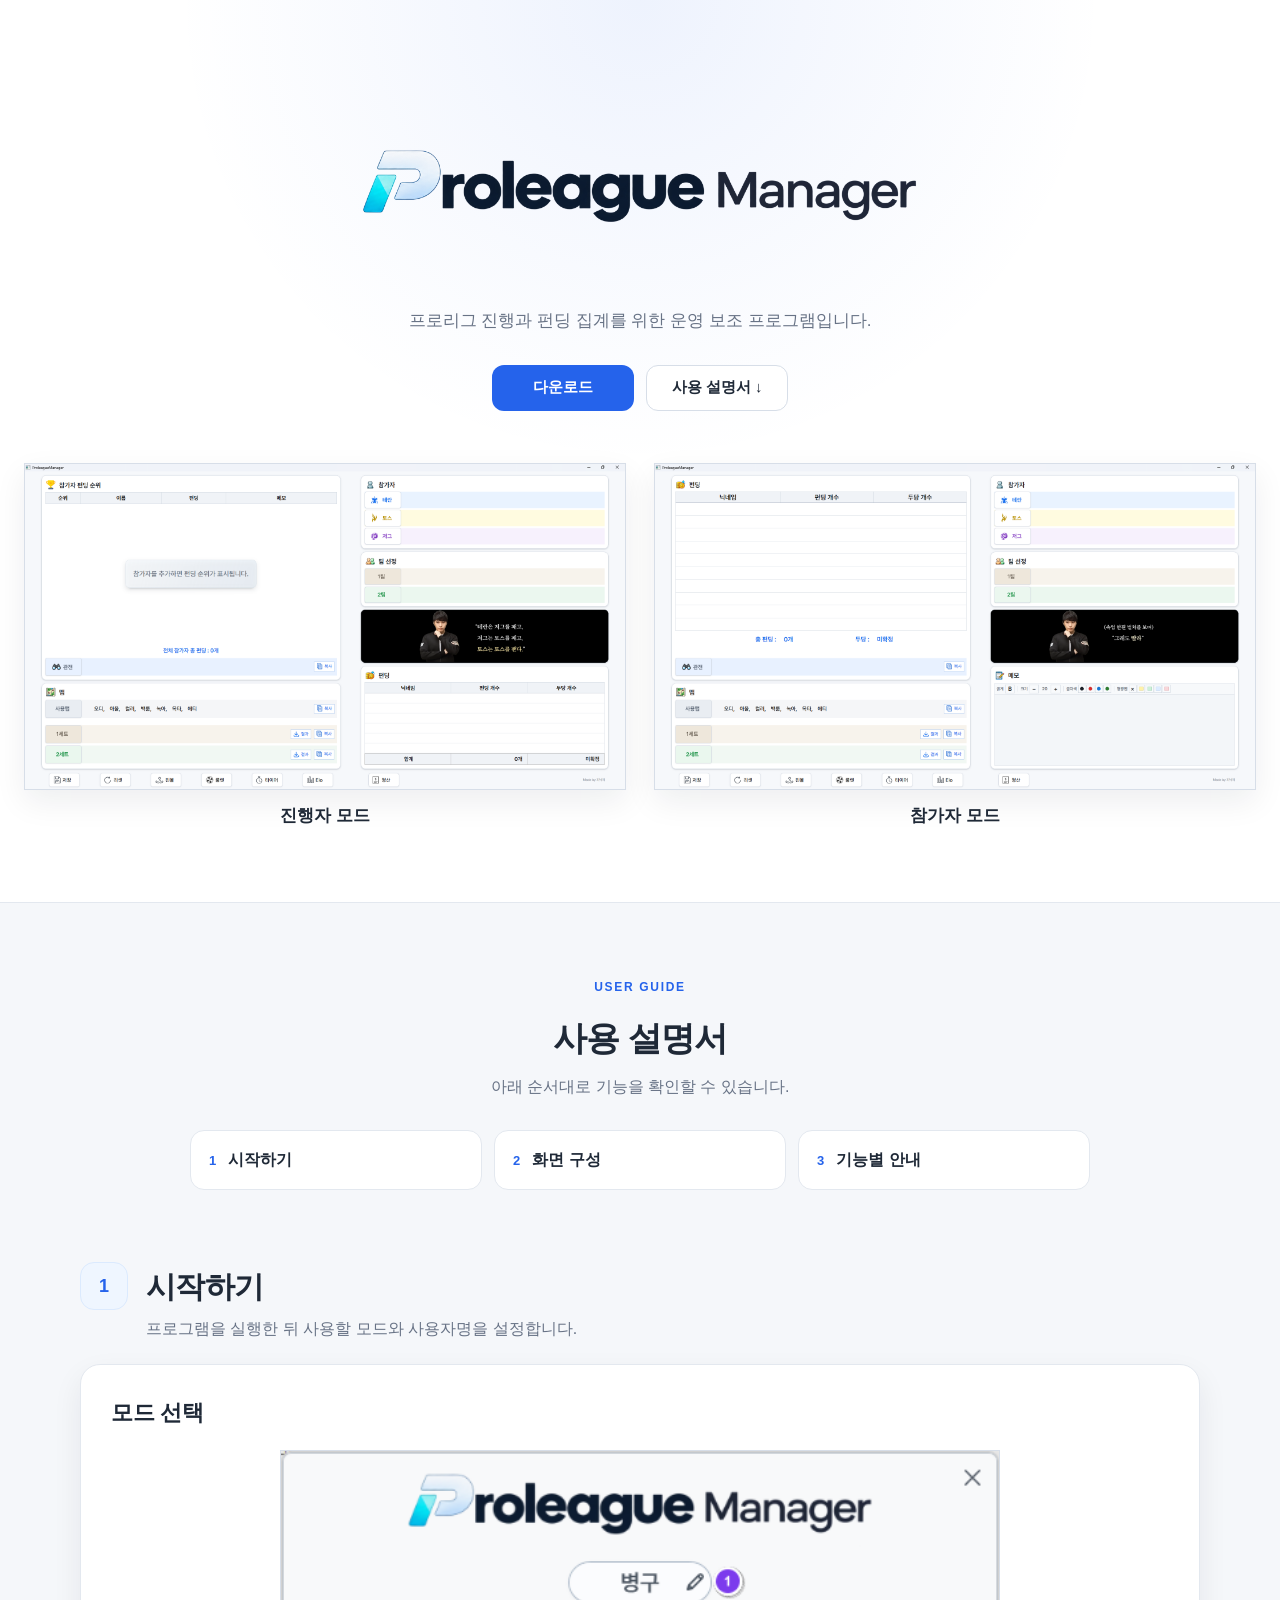
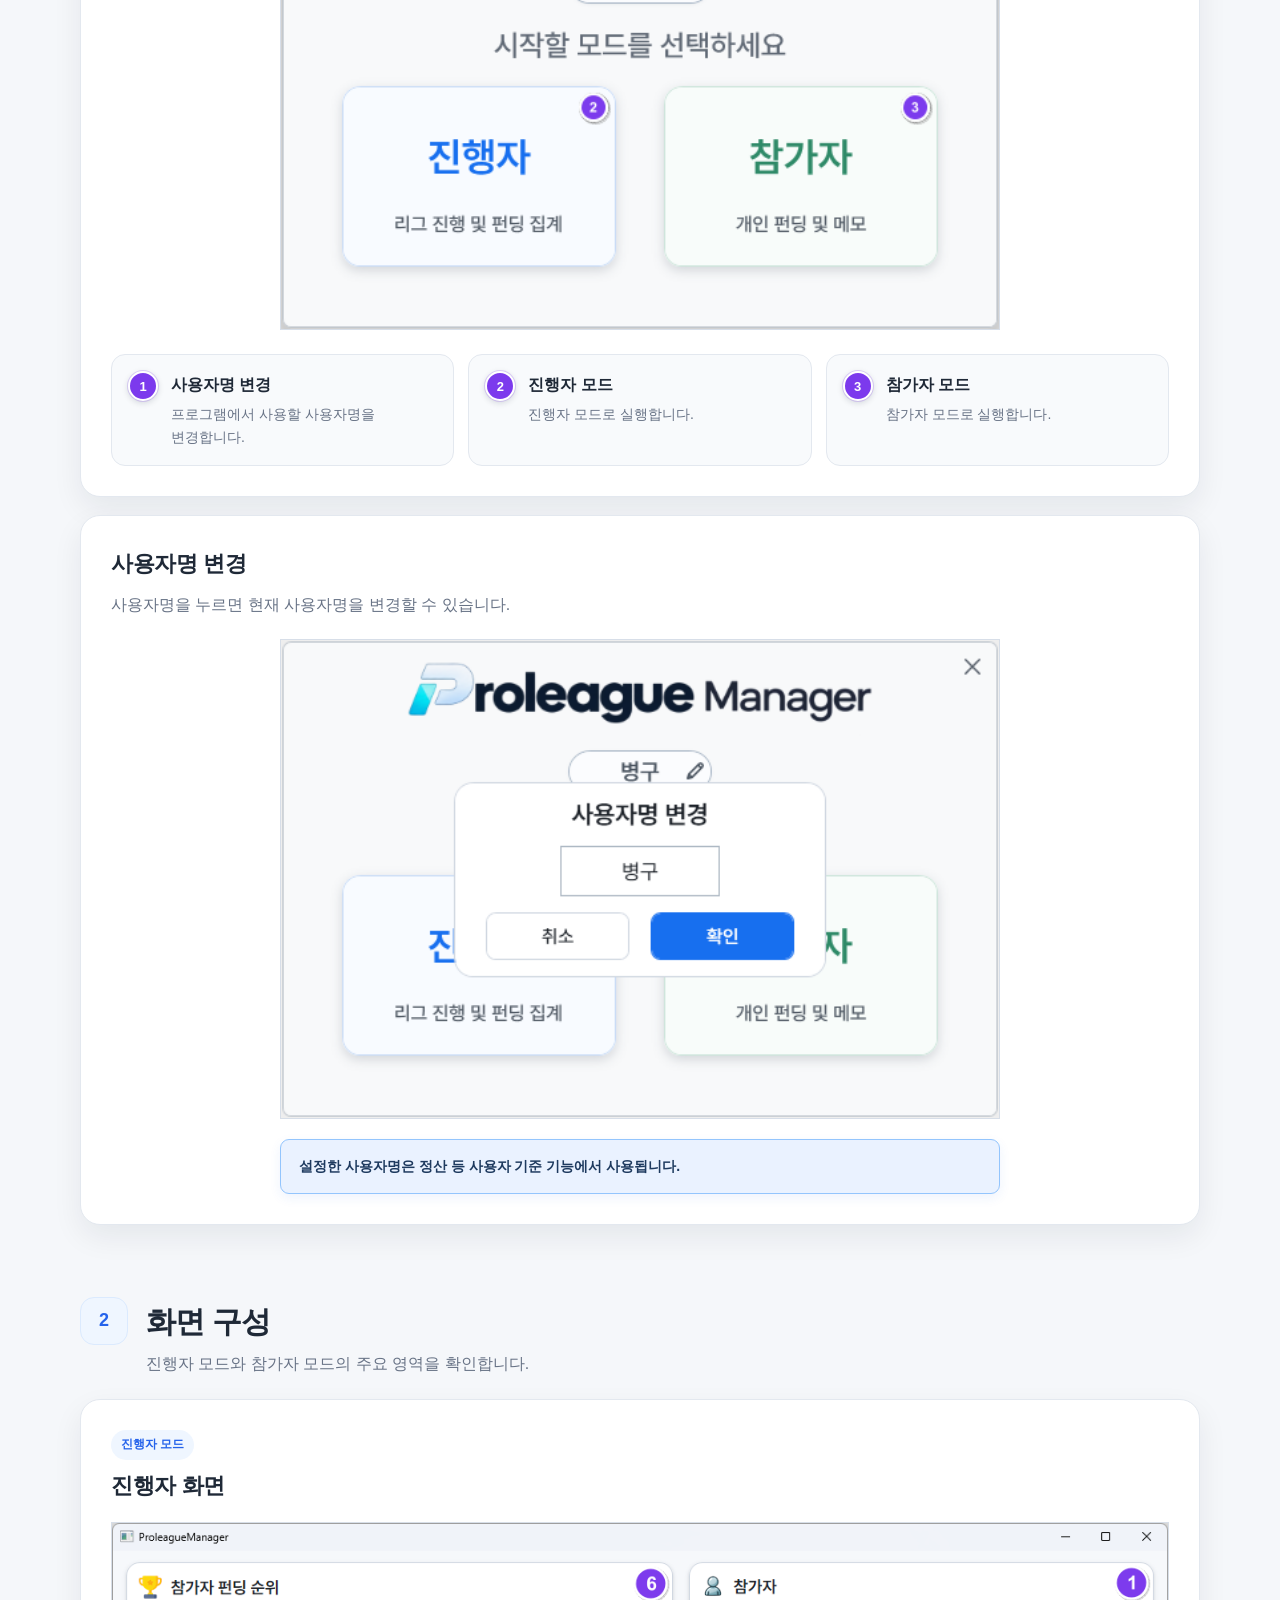
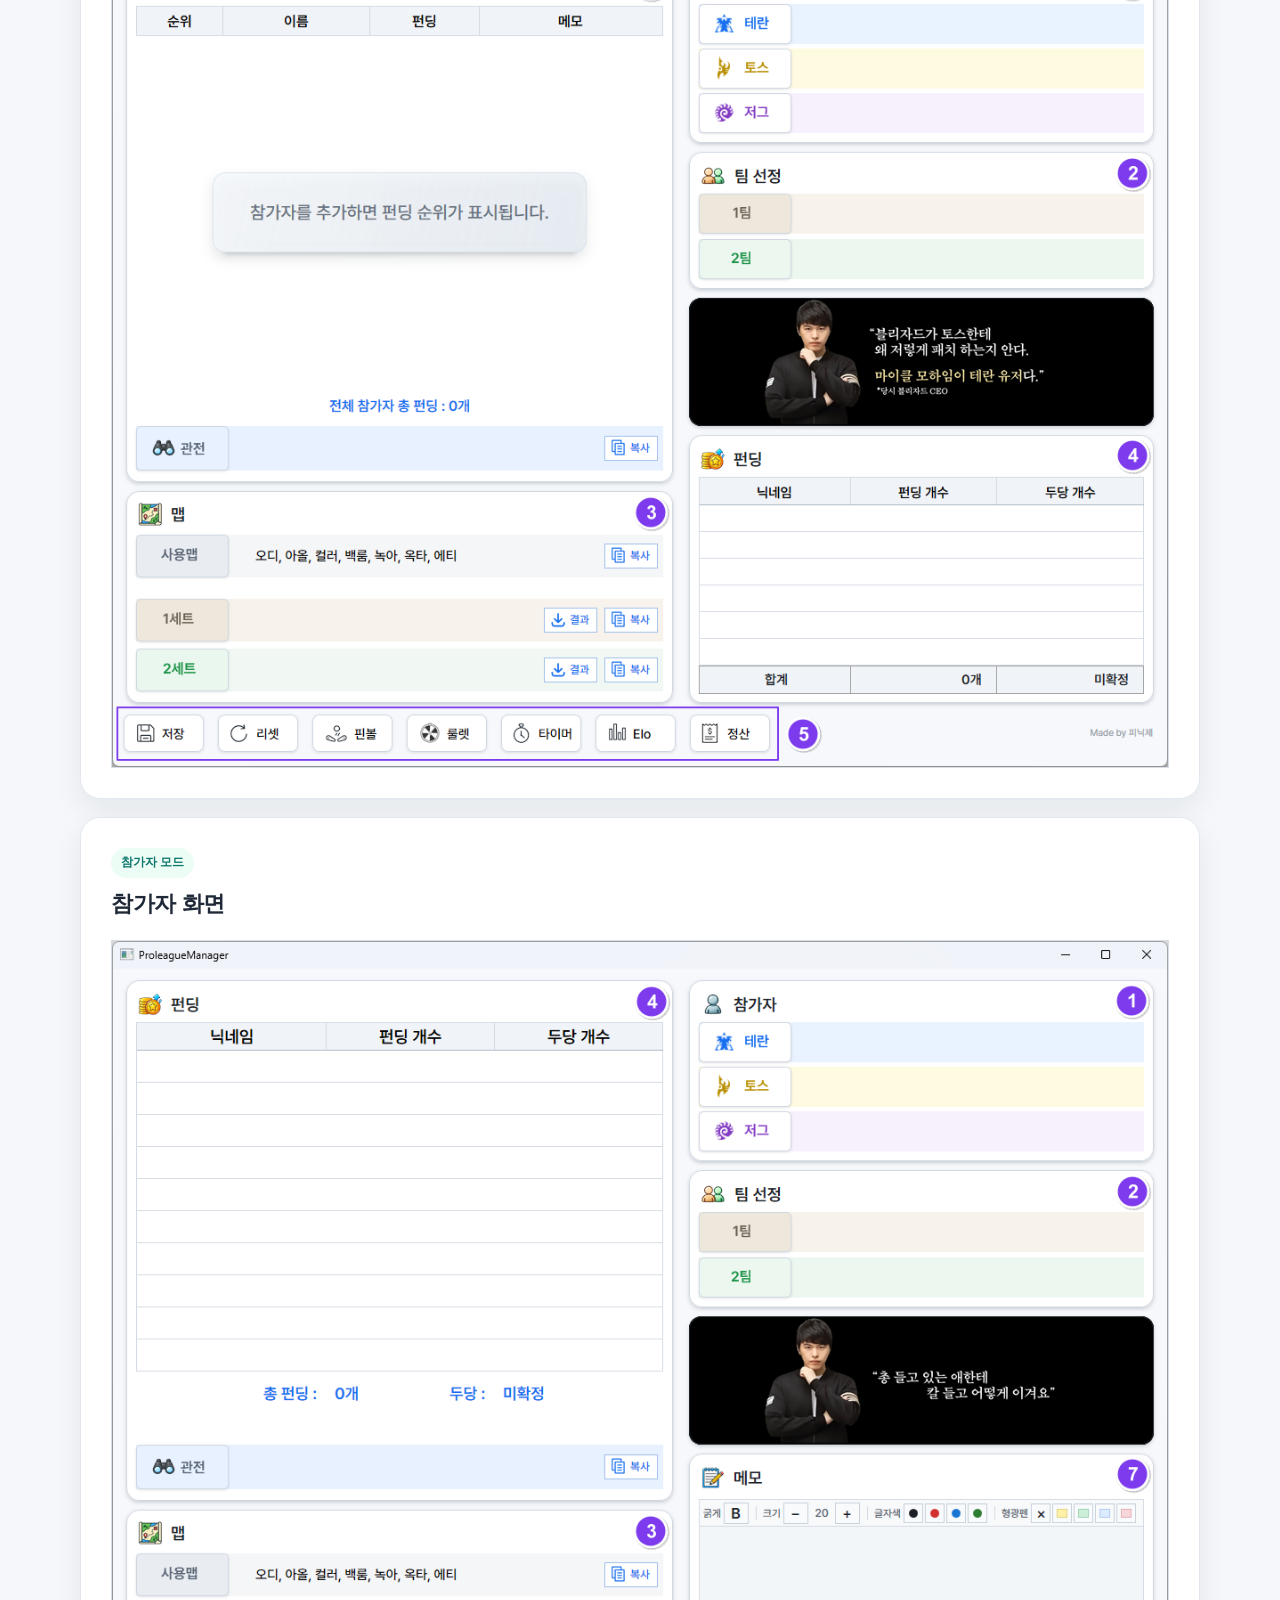
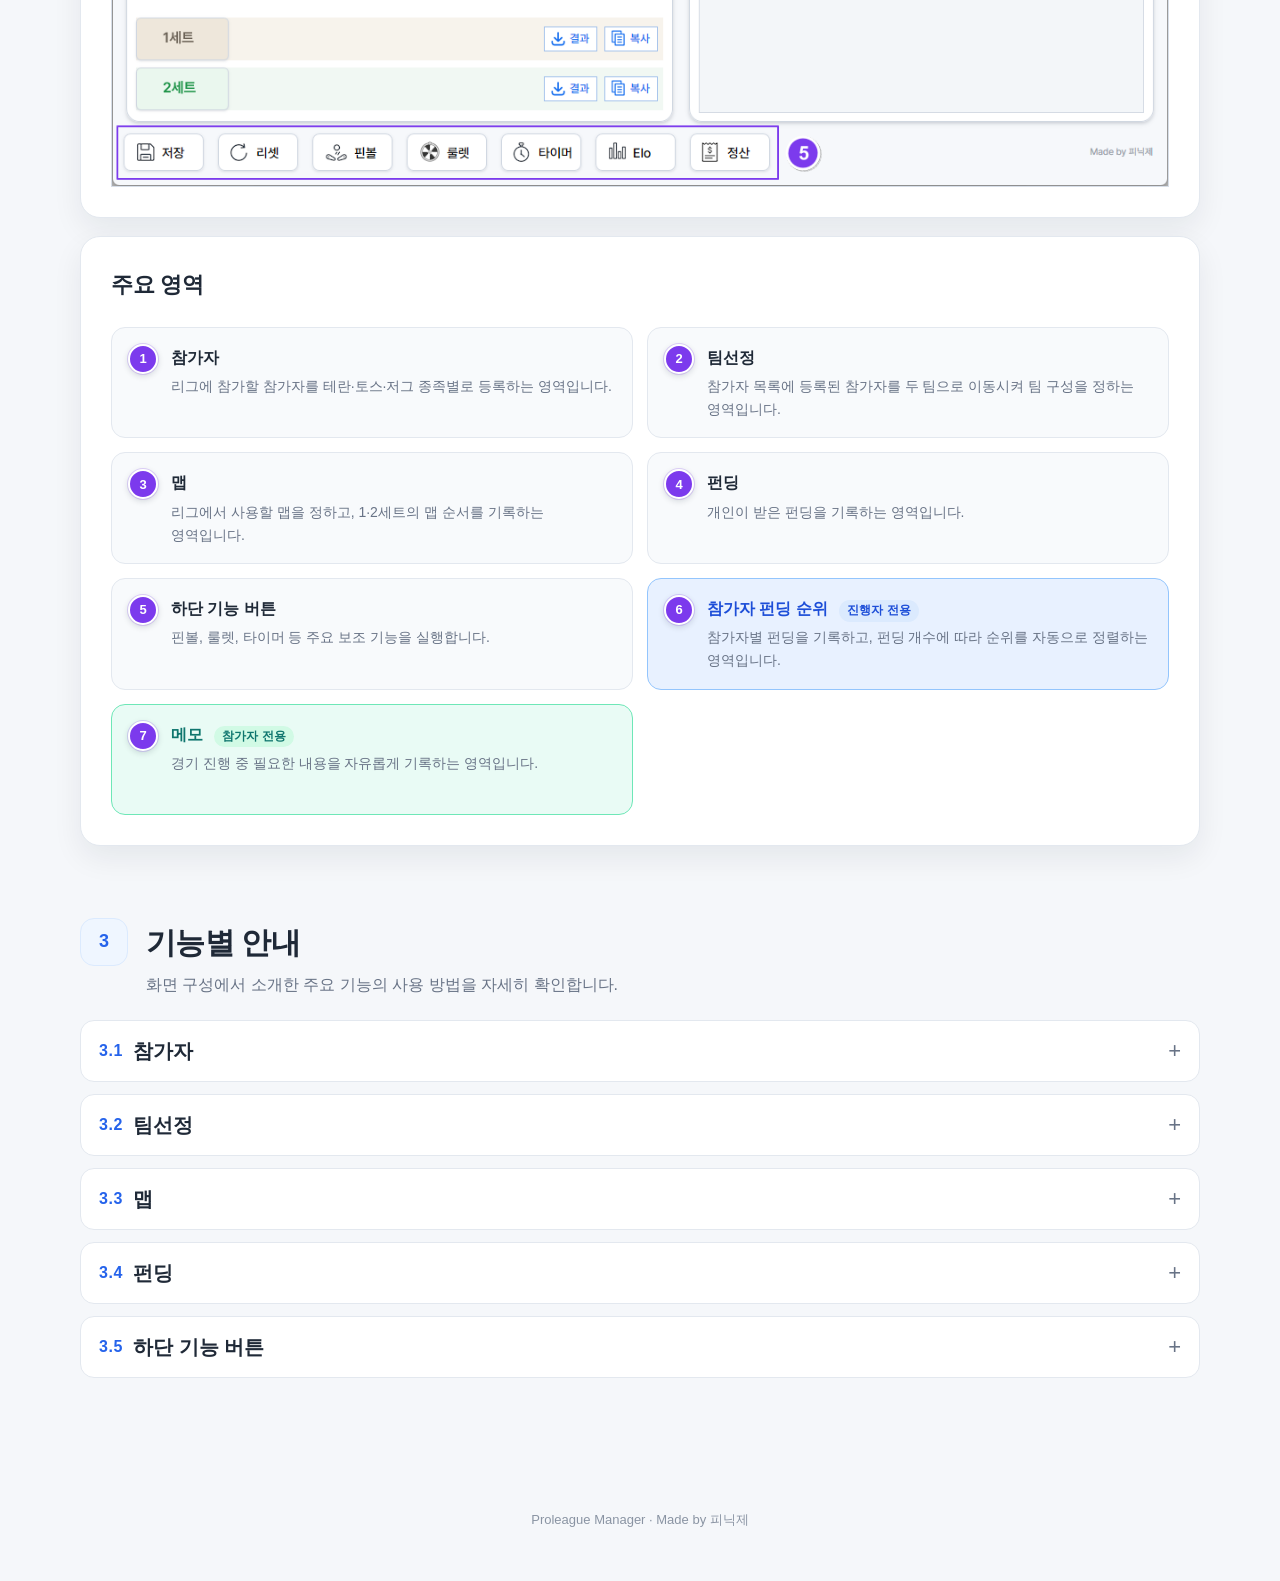
==== commit eb17f0c0: "3.4 펀딩 및 3.5 하단 기능 버튼 설명서 완성" ====
--- a/proleaguemanager/index.html
+++ b/proleaguemanager/index.html
@@ -5,7 +5,7 @@
   <meta name="viewport" content="width=device-width, initial-scale=1.0">
   <meta name="description" content="Proleague Manager 다운로드 및 사용 설명서">
   <title>Proleague Manager</title>
-  <link rel="stylesheet" href="style.css?v=15">
+  <link rel="stylesheet" href="style.css?v=21">
 </head>
 <body>
 
@@ -74,6 +74,14 @@
       <a class="guide-sidebar-link" href="#feature-map" data-open-details>
         <span class="guide-sidebar-number">3.3</span>
         <span>맵</span>
+      </a>
+      <a class="guide-sidebar-link" href="#feature-funding" data-open-details>
+        <span class="guide-sidebar-number">3.4</span>
+        <span>펀딩</span>
+      </a>
+      <a class="guide-sidebar-link" href="#feature-bottom-actions" data-open-details>
+        <span class="guide-sidebar-number">3.5</span>
+        <span>하단 기능 버튼</span>
       </a>
     </div>
   </nav>
@@ -578,6 +586,233 @@
           </div>
         </div>
       </details>
+
+      <details id="feature-funding" class="guide-details">
+        <summary>
+          <span class="detail-index">3.4</span>
+          <span class="detail-title">펀딩</span>
+        </summary>
+
+        <div class="details-body funding-guide">
+          <p class="details-lead">
+            펀딩 구성
+          </p>
+
+          <div class="screenshot-wrap funding-table-media">
+            <img
+              src="images/15.FundingTable.png"
+              alt="펀딩 입력 영역, 두당 개수, 합계 영역"
+            >
+          </div>
+
+          <div class="feature-list three-columns">
+            <div class="feature-item">
+              <span class="feature-number">1</span>
+              <div>
+                <h4>입력 영역</h4>
+                <p>후원자 닉네임과 펀딩 개수를 입력합니다.</p>
+              </div>
+            </div>
+
+            <div class="feature-item">
+              <span class="feature-number">2</span>
+              <div>
+                <h4>두당 개수</h4>
+                <p>등록된 참가자 수를 기준으로 각 펀딩의 두당 개수가 자동으로 계산되어 표시됩니다.</p>
+              </div>
+            </div>
+
+            <div class="feature-item">
+              <span class="feature-number">3</span>
+              <div>
+                <h4>합계 영역</h4>
+                <p>입력된 내역의 총 펀딩 개수와 두당 개수 합계를 표시합니다.</p>
+              </div>
+            </div>
+          </div>
+
+          <div class="video-section guide-subsection">
+            <h4>두당 개수 자동 계산</h4>
+            <p>
+              등록된 참가자 수에 따라 3:3부터 6:6까지의 경기 구성을 자동으로 판단하고, 해당 팀 인원수를 기준으로 두당 개수를 계산합니다.
+            </p>
+            <p>
+              경기 인원을 판단할 수 없는 경우에는 미확정으로 표시됩니다.
+            </p>
+            <p>
+              영상에서는 참가자를 10명에서 9명, 8명으로 변경하며 두당 개수가 자동으로 바뀌는 과정을 보여줍니다.
+            </p>
+
+            <div class="video-wrap funding-wide-video playable-video">
+              <video preload="auto" playsinline aria-label="참가자 수에 따른 두당 개수 자동 계산 영상">
+                <source src="images/16.FundingPerPerson.mp4" type="video/mp4">
+                이 브라우저에서는 영상을 재생할 수 없습니다.
+              </video>
+              <button class="video-play-button" type="button" aria-label="참가자 수에 따른 두당 개수 자동 계산 영상 재생"></button>
+            </div>
+          </div>
+
+          <div class="video-section guide-subsection">
+            <h4>행 자동 추가</h4>
+            <p>
+              마지막 입력 행에 내용을 입력하면 다음 빈 행이 자동으로 추가됩니다.
+            </p>
+            <p>
+              행이 표시 영역을 넘어가면 스크롤바가 생성되어 추가된 내역을 계속 확인할 수 있습니다.
+            </p>
+
+            <div class="video-wrap funding-table-media playable-video">
+              <video preload="auto" playsinline aria-label="펀딩 입력 행 자동 추가 영상">
+                <source src="images/17.FundingRows.mp4" type="video/mp4">
+                이 브라우저에서는 영상을 재생할 수 없습니다.
+              </video>
+              <button class="video-play-button" type="button" aria-label="펀딩 입력 행 자동 추가 영상 재생"></button>
+            </div>
+          </div>
+
+          <div class="video-section guide-subsection">
+            <h4>모드별 표시</h4>
+            <p>
+              펀딩 기능은 진행자 모드와 참가자 모드에서 동일하게 동작합니다.
+            </p>
+            <p>
+              참가자 모드에서는 왼쪽 상단에 크게 표시되며, 진행자 모드에서는 오른쪽 하단에 축소된 형태로 표시됩니다.
+            </p>
+            <p>
+              합계는 참가자 모드에서는 테이블 아래에 파란 글씨로, 진행자 모드에서는 테이블의 합계 행으로 표시됩니다.
+            </p>
+
+            <div class="video-wrap screenshot-wrap funding-organizer-shot">
+              <img
+                src="images/18.FundingOrganizer.png"
+                alt="진행자 모드 오른쪽 하단의 펀딩 영역과 테이블 내부 합계 행"
+              >
+            </div>
+          </div>
+        </div>
+      </details>
+
+      <details id="feature-bottom-actions" class="guide-details">
+        <summary>
+          <span class="detail-index">3.5</span>
+          <span class="detail-title">하단 기능 버튼</span>
+        </summary>
+
+        <div class="details-body bottom-actions-guide">
+          <div class="screenshot-wrap bottom-actions-overview">
+            <img
+              src="images/19.BottomActionButtons.png"
+              alt="저장부터 정산까지 번호가 표시된 하단 기능 버튼 전체"
+            >
+          </div>
+
+          <div class="guide-subsection">
+            <h4 class="bottom-action-heading"><span class="feature-number bottom-action-number">1</span>저장</h4>
+            <p>현재 프로그램에 입력된 내용을 TXT 파일로 내 문서\Proleague Manager 폴더에 저장합니다.</p>
+            <p>프로그램의 입력 내용은 자동으로 유지되므로, <strong>이 버튼은 프로그램 상태를 저장하는 기능이 아닙니다.</strong></p>
+
+            <div class="screenshot-wrap save-sample-shot bottom-action-media">
+              <img
+                src="images/20.SaveSample.png"
+                alt="저장할 샘플 내용이 입력된 Proleague Manager 화면"
+              >
+            </div>
+
+            <div class="screenshot-wrap save-txt-shot bottom-action-media">
+              <img
+                src="images/21.SaveTxt.png"
+                alt="저장된 TXT 파일을 메모장에서 연 화면"
+              >
+            </div>
+          </div>
+
+          <div class="guide-subsection">
+            <h4 class="bottom-action-heading"><span class="feature-number bottom-action-number">2</span>리셋</h4>
+            <p>현재 프로그램에 입력된 내용을 초기화합니다.</p>
+          </div>
+
+          <div class="guide-subsection">
+            <h4 class="bottom-action-heading"><span class="feature-number bottom-action-number">3</span>핀볼</h4>
+            <p>핀볼 창을 실행합니다.</p>
+            <p>핀볼 창의 기본창과 최대화 화면은 3.3 맵에서 확인할 수 있습니다.</p>
+          </div>
+
+          <div class="guide-subsection">
+            <h4 class="bottom-action-heading"><span class="feature-number bottom-action-number">4</span>룰렛</h4>
+            <p>네이버 룰렛을 엽니다.</p>
+
+            <div class="screenshot-wrap roulette-shot bottom-action-media">
+              <img
+                src="images/22.Roulette.png"
+                alt="룰렛 버튼으로 연 네이버 룰렛 화면"
+              >
+            </div>
+          </div>
+
+          <div class="guide-subsection">
+            <h4 class="bottom-action-heading"><span class="feature-number bottom-action-number">5</span>타이머</h4>
+            <p>네이버 타이머를 엽니다.</p>
+
+            <div class="screenshot-wrap timer-shot bottom-action-media">
+              <img
+                src="images/23.Timer.png"
+                alt="타이머 버튼으로 연 네이버 타이머 화면"
+              >
+            </div>
+          </div>
+
+          <div class="guide-subsection">
+            <h4 class="bottom-action-heading"><span class="feature-number bottom-action-number">6</span>Elo</h4>
+            <p>Eloboard 사이트를 엽니다.</p>
+          </div>
+
+          <div class="guide-subsection">
+            <h4 class="bottom-action-heading"><span class="feature-number bottom-action-number">7</span>정산</h4>
+            <p>모드 선택에서 설정한 사용자명을 기준으로 정산 내용을 구성하고, 확인한 내용을 바탕으로 정산 결과를 계산합니다.</p>
+          </div>
+
+          <div class="guide-subsection">
+            <h4>정산 확인</h4>
+            <p>정산 버튼을 누르면 설정한 사용자와 같은 팀 참가자의 정보를 불러와 정산할 내용을 확인할 수 있습니다.</p>
+          </div>
+
+          <div class="guide-subsection">
+            <h4 class="settlement-mode-heading">진행자 모드</h4>
+            <p>진행자 모드에서는 설정한 사용자의 펀딩 개수와 같은 팀 참가자의 이름·펀딩 개수가 자동으로 입력됩니다.</p>
+
+            <div class="screenshot-wrap settlement-dialog-shot bottom-action-media">
+              <img
+                src="images/24.Settlement_Organizer.png"
+                alt="사용자와 같은 팀 참가자의 이름과 펀딩 개수가 입력된 진행자 모드 정산 확인창"
+              >
+            </div>
+          </div>
+
+          <div class="guide-subsection">
+            <h4 class="settlement-mode-heading">참가자 모드</h4>
+            <p>참가자 모드에서는 설정한 사용자의 펀딩 개수와 같은 팀 참가자의 이름이 자동으로 입력되며, 팀원들의 펀딩 개수만 직접 입력하면 됩니다.</p>
+
+            <div class="screenshot-wrap settlement-dialog-shot settlement-participant-shot bottom-action-media">
+              <img
+                src="images/25.Settlement_Participant.png"
+                alt="팀원 이름이 입력되고 펀딩 개수를 편집하는 참가자 모드 정산 확인창"
+              >
+            </div>
+          </div>
+
+          <div class="guide-subsection">
+            <h4>정산 결과</h4>
+            <p>정산 확인창에서 결과 버튼을 누르면 받을 금액과 보낼 금액이 자동으로 계산되어 영수증 형태로 표시됩니다.</p>
+
+            <div class="screenshot-wrap settlement-dialog-shot bottom-action-media">
+              <img
+                src="images/26.Settlement_Result.png"
+                alt="받을 금액과 보낼 금액이 계산된 정산 결과 영수증"
+              >
+            </div>
+          </div>
+        </div>
+      </details>
     </section>
 
     <!-- 이후 설명서 항목은 이 아래에 같은 구조로 추가하면 됩니다. -->
@@ -702,7 +937,9 @@
         "feature-guide",
         "feature-participant",
         "feature-team",
-        "feature-map"
+        "feature-map",
+        "feature-funding",
+        "feature-bottom-actions"
       ];
       const trackedTargets = trackedIds
         .map((id) => document.getElementById(id))
--- a/proleaguemanager/style.css
+++ b/proleaguemanager/style.css
@@ -1379,6 +1379,74 @@
   border-radius: 0;
 }
 
+.funding-table-media {
+  max-width: 614px;
+}
+
+.funding-wide-video {
+  max-width: 754px;
+}
+
+.funding-organizer-shot {
+  max-width: 522px;
+}
+
+.bottom-actions-overview,
+.save-sample-shot {
+  max-width: 1060px;
+}
+
+.save-txt-shot {
+  max-width: 462px;
+}
+
+.bottom-action-media {
+  margin-top: 18px;
+}
+
+.roulette-shot {
+  max-width: 650px;
+}
+
+.timer-shot {
+  max-width: 591px;
+}
+
+.bottom-actions-guide .bottom-action-heading {
+  gap: 8px;
+}
+
+.bottom-actions-guide .bottom-action-heading::before {
+  content: none;
+}
+
+.bottom-action-number {
+  width: 20px;
+  height: 20px;
+  border-width: 1px;
+  box-shadow:
+    0 0 0 1px rgba(124, 58, 237, 0.20),
+    0 1px 3px rgba(15, 23, 42, 0.16);
+  font-size: 10px;
+}
+
+.settlement-dialog-shot {
+  max-width: 328px;
+}
+
+.settlement-participant-shot {
+  max-width: 326px;
+}
+
+.bottom-actions-guide .settlement-mode-heading {
+  font-size: 16px;
+  font-weight: 600;
+}
+
+.bottom-actions-guide .settlement-mode-heading::before {
+  content: none;
+}
+
 .video-play-button {
   position: absolute;
   top: 50%;
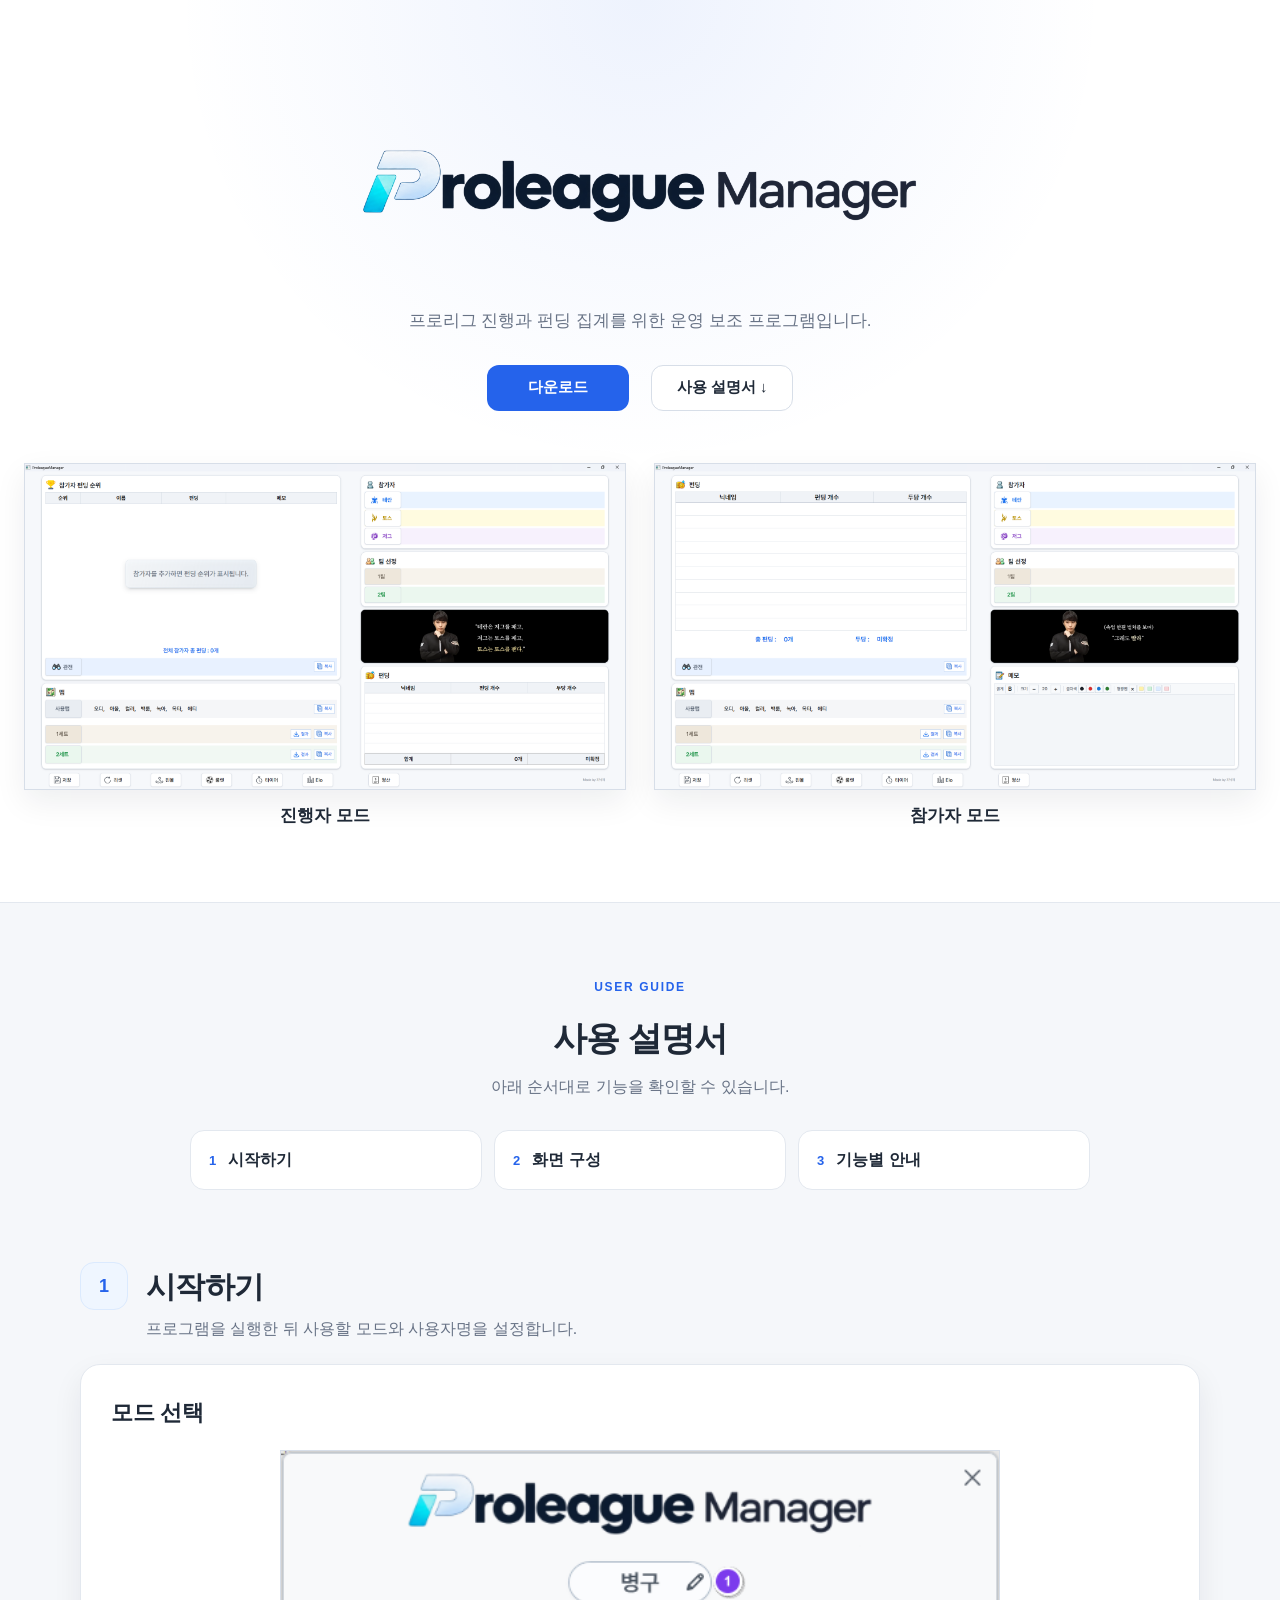
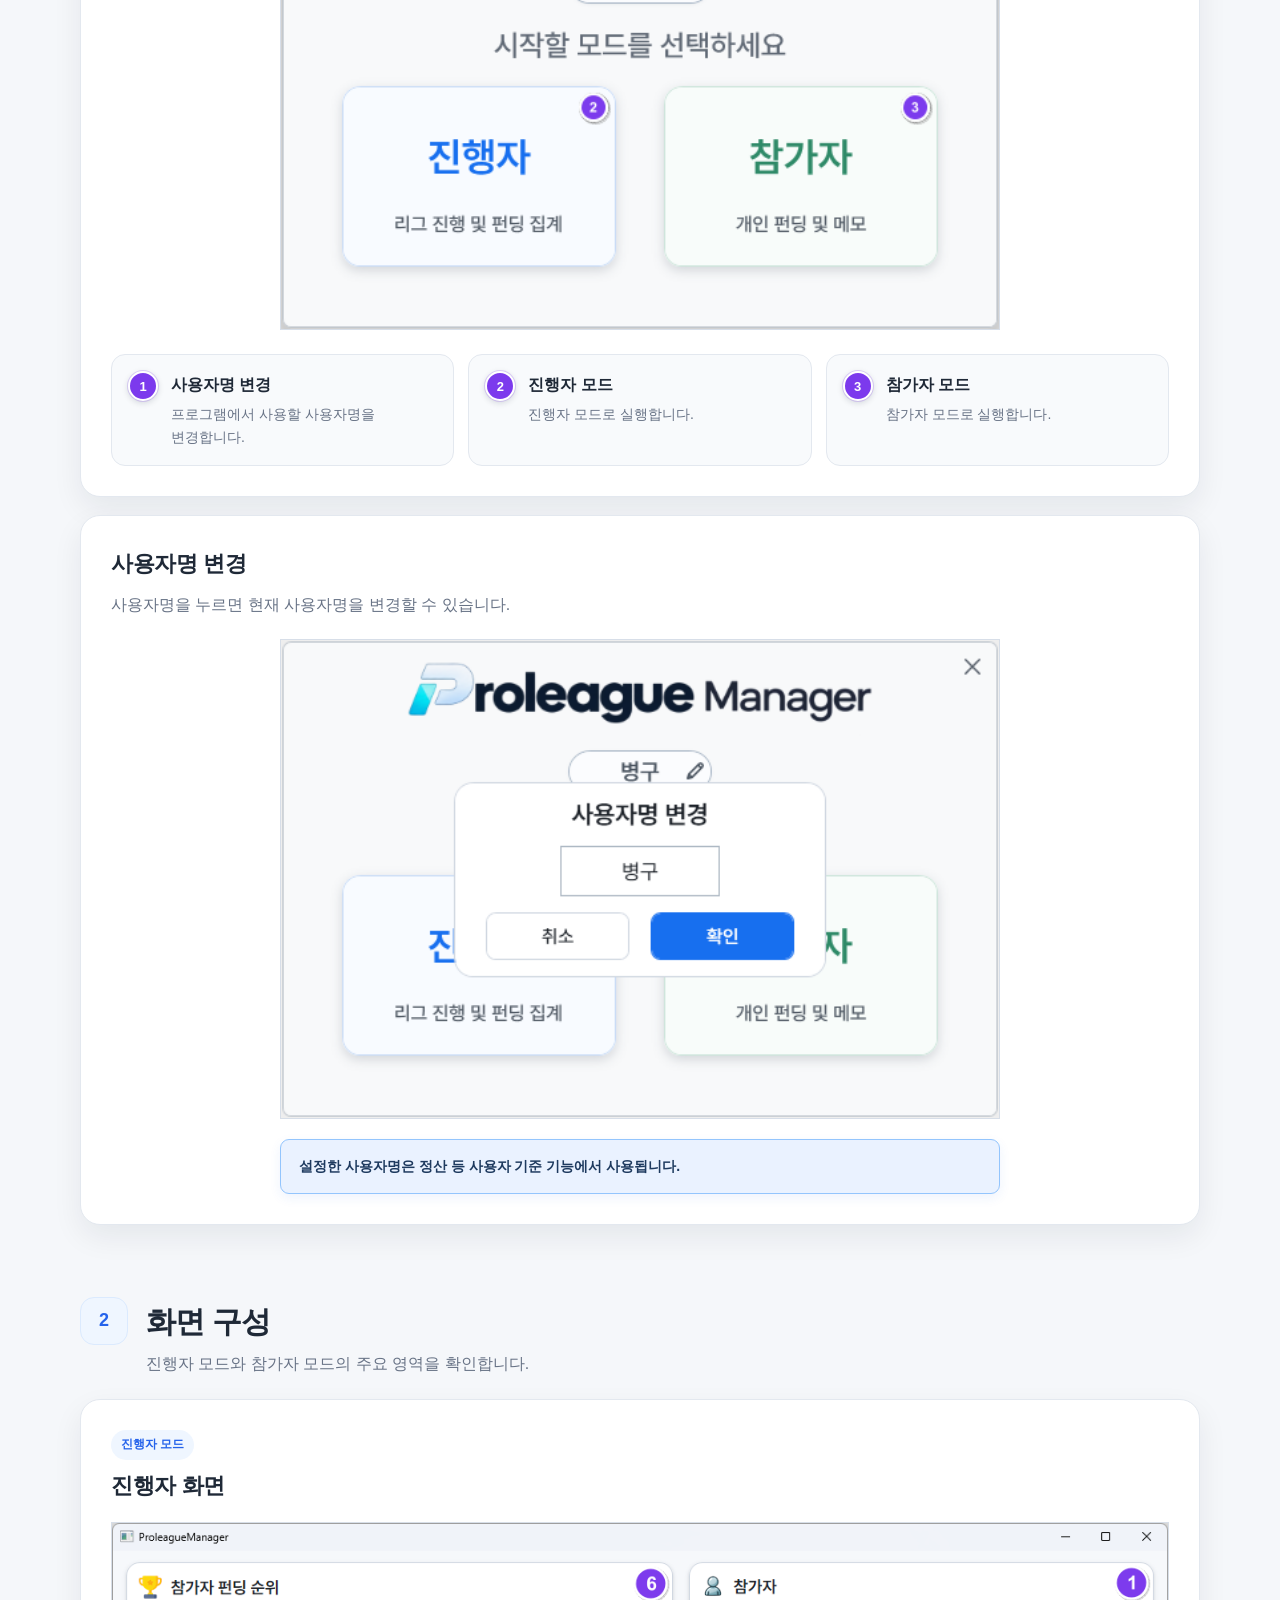
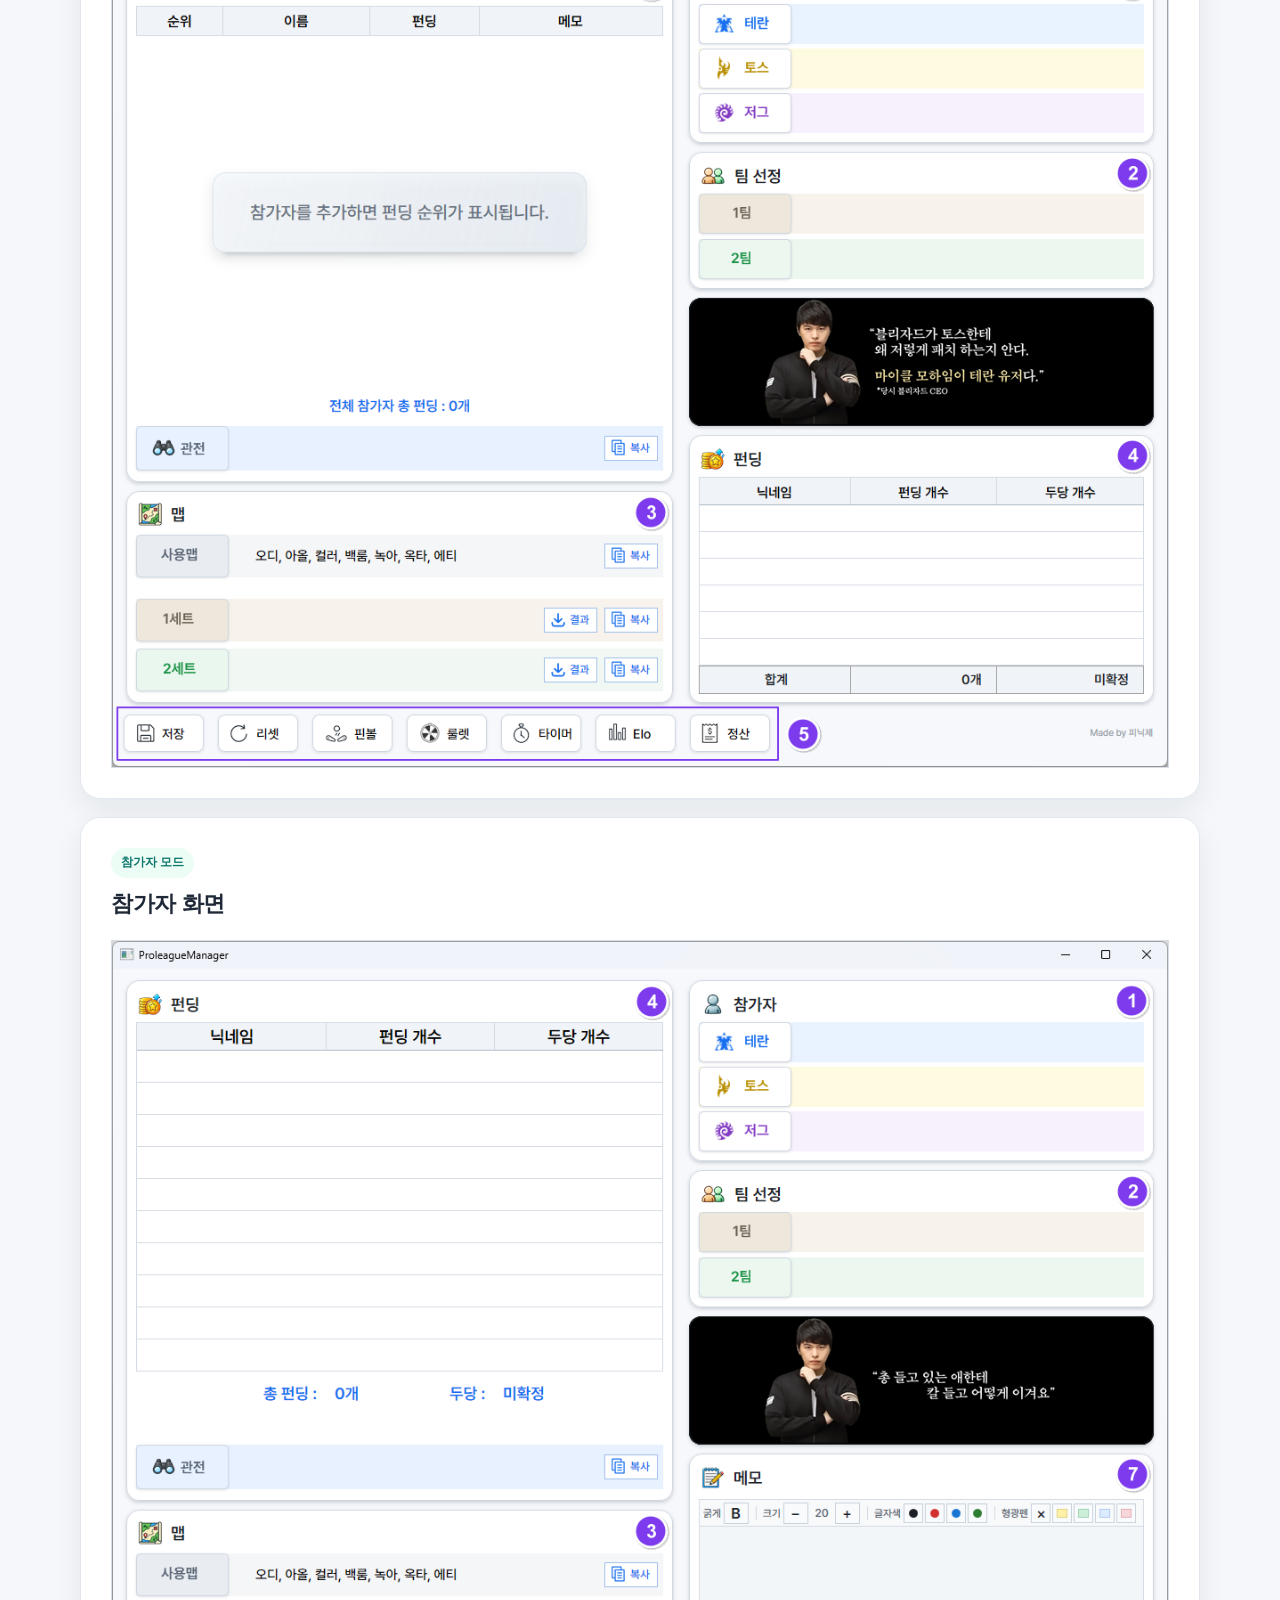
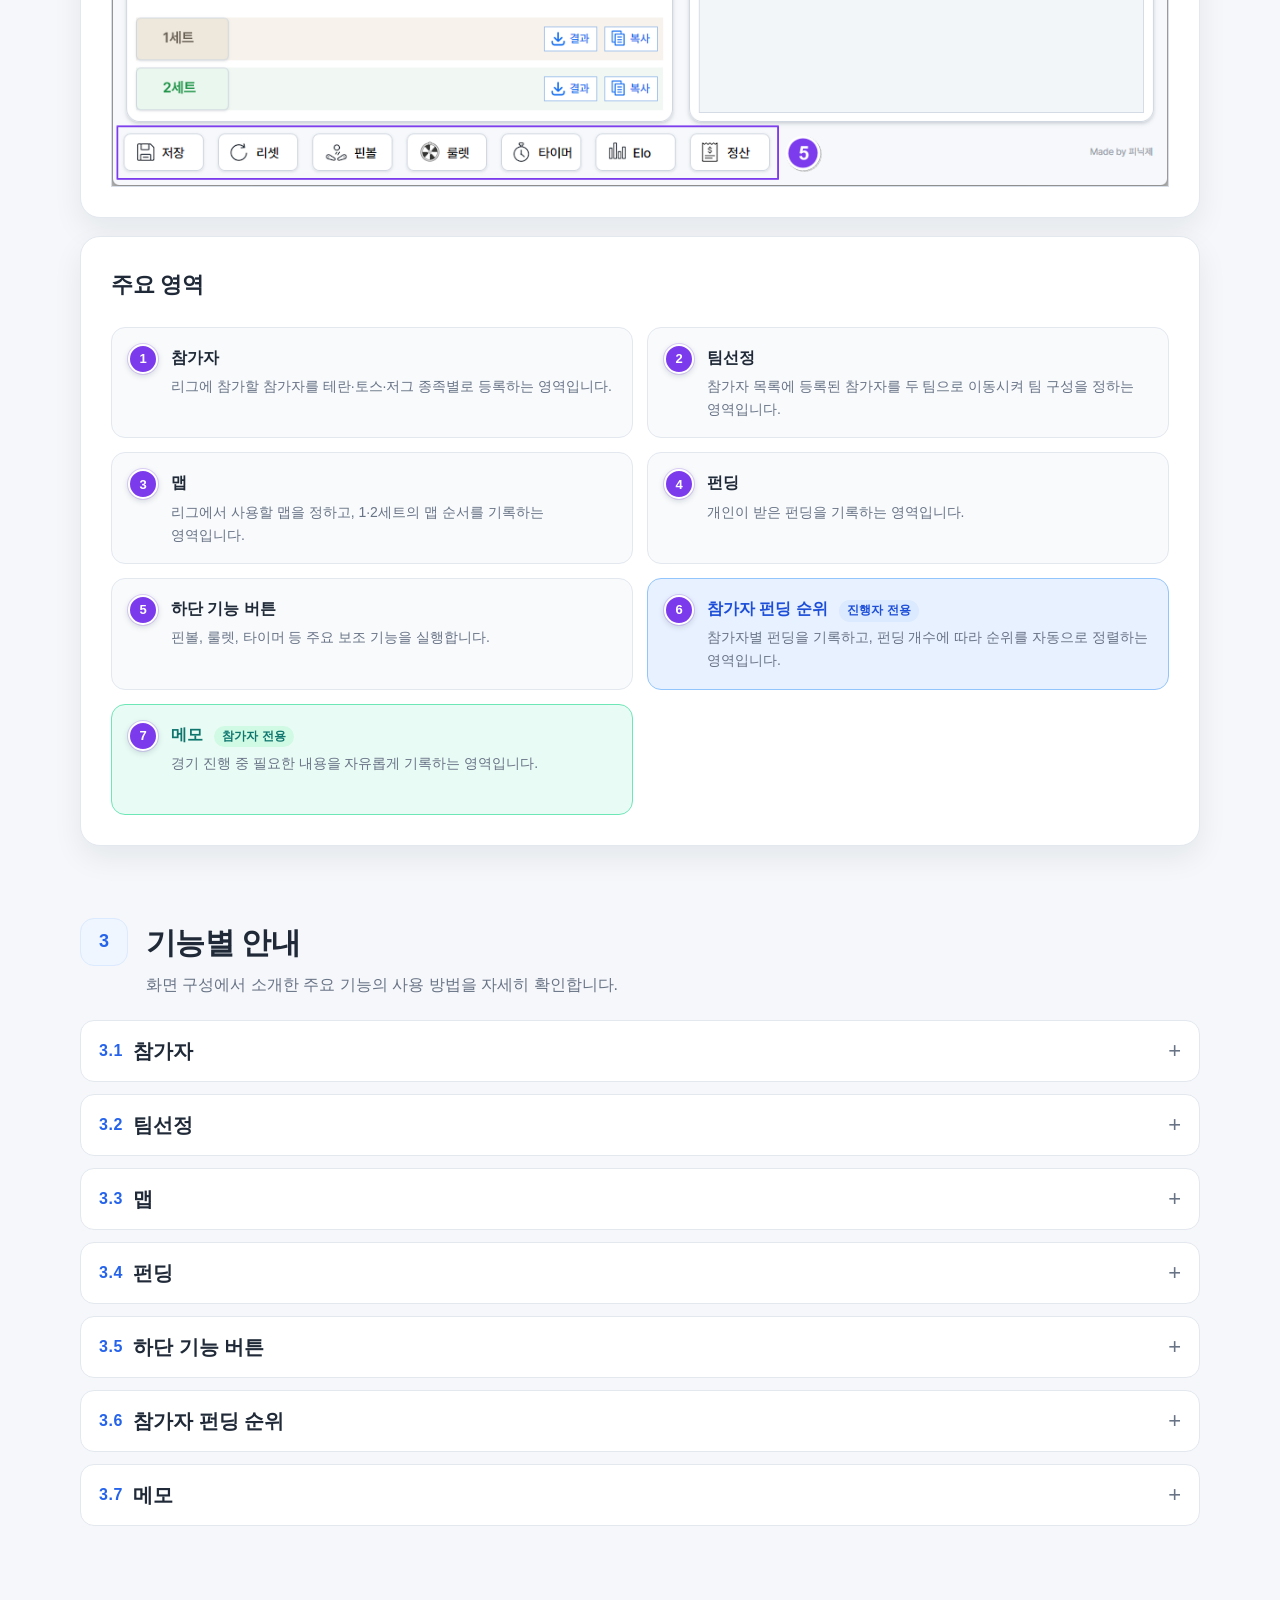
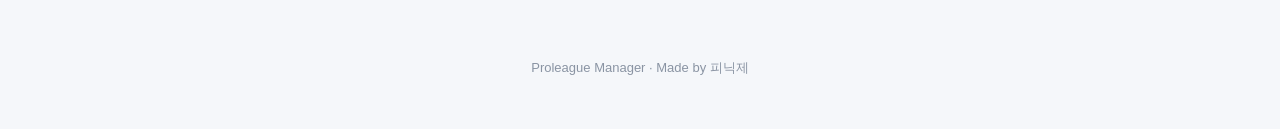
==== commit 13a91a90: "참가자 펀딩순위 및 메모 그리고 최종 마무리" ====
--- a/proleaguemanager/index.html
+++ b/proleaguemanager/index.html
@@ -5,7 +5,7 @@
   <meta name="viewport" content="width=device-width, initial-scale=1.0">
   <meta name="description" content="Proleague Manager 다운로드 및 사용 설명서">
   <title>Proleague Manager</title>
-  <link rel="stylesheet" href="style.css?v=21">
+  <link rel="stylesheet" href="style.css?v=25">
 </head>
 <body>
 
@@ -29,22 +29,42 @@
       <div class="hero-previews">
         <figure class="hero-preview">
           <img
+            class="hero-lightbox-trigger"
             src="images/Hero_OrganizerMax.png"
             alt="Proleague Manager 진행자 모드 최대화 화면"
+            role="button"
+            tabindex="0"
+            aria-label="진행자 모드 화면 확대"
+            aria-haspopup="dialog"
+            data-lightbox-caption="진행자 모드"
           >
           <figcaption>진행자 모드</figcaption>
         </figure>
 
         <figure class="hero-preview">
           <img
+            class="hero-lightbox-trigger"
             src="images/Hero_ParticipantMax.png"
             alt="Proleague Manager 참가자 모드 최대화 화면"
+            role="button"
+            tabindex="0"
+            aria-label="참가자 모드 화면 확대"
+            aria-haspopup="dialog"
+            data-lightbox-caption="참가자 모드"
           >
           <figcaption>참가자 모드</figcaption>
         </figure>
       </div>
     </div>
   </header>
+
+  <div class="hero-lightbox" role="dialog" aria-modal="true" aria-labelledby="hero-lightbox-caption" hidden>
+    <button class="hero-lightbox-close" type="button" aria-label="확대 이미지 닫기">×</button>
+    <figure class="hero-lightbox-figure">
+      <img class="hero-lightbox-image" alt="">
+      <figcaption id="hero-lightbox-caption" class="hero-lightbox-caption"></figcaption>
+    </figure>
+  </div>
 
   <nav class="guide-sidebar" aria-labelledby="guide-sidebar-title" aria-hidden="true">
     <div id="guide-sidebar-title" class="guide-sidebar-title">목차</div>
@@ -83,6 +103,14 @@
         <span class="guide-sidebar-number">3.5</span>
         <span>하단 기능 버튼</span>
       </a>
+      <a class="guide-sidebar-link" href="#feature-funding-ranking" data-open-details>
+        <span class="guide-sidebar-number">3.6</span>
+        <span>참가자 펀딩 순위</span>
+      </a>
+      <a class="guide-sidebar-link" href="#feature-memo" data-open-details>
+        <span class="guide-sidebar-number">3.7</span>
+        <span>메모</span>
+      </a>
     </div>
   </nav>
 
@@ -813,17 +841,196 @@
           </div>
         </div>
       </details>
+
+      <details id="feature-funding-ranking" class="guide-details">
+        <summary>
+          <span class="detail-index">3.6</span>
+          <span class="detail-title">참가자 펀딩 순위</span>
+        </summary>
+
+        <div class="details-body">
+          <p class="details-lead">
+            참가자 펀딩 순위 구성
+          </p>
+
+          <div class="screenshot-wrap funding-table-media">
+            <img
+              src="images/27.FundingRanking.png"
+              alt="참가자 이름, 펀딩과 메모, 총 펀딩, 관전순서 영역"
+            >
+          </div>
+
+          <div class="feature-list participant-structure">
+            <div class="feature-item">
+              <span class="feature-number">1</span>
+              <div>
+                <h4>참가자 이름 영역</h4>
+                <p>참가자 목록에 등록한 이름이 자동으로 표시되며, 필요하면 직접 수정할 수 있습니다.</p>
+              </div>
+            </div>
+
+            <div class="feature-item">
+              <span class="feature-number">2</span>
+              <div>
+                <h4>펀딩 / 메모 입력 영역</h4>
+                <p>참가자별 펀딩 개수와 메모를 입력합니다.</p>
+              </div>
+            </div>
+
+            <div class="feature-item">
+              <span class="feature-number">3</span>
+              <div>
+                <h4>총 펀딩 영역</h4>
+                <p>전체 참가자의 펀딩 개수를 합산해 표시합니다.</p>
+              </div>
+            </div>
+
+            <div class="feature-item">
+              <span class="feature-number">4</span>
+              <div>
+                <h4>관전순서 영역</h4>
+                <p>펀딩 순위에 따라 관전순서가 자동으로 입력됩니다. 참가자 모드에서는 관전순서를 직접 입력합니다.</p>
+              </div>
+            </div>
+          </div>
+
+          <div class="video-section guide-subsection">
+            <h4>펀딩 순위 자동 정렬</h4>
+            <p>참가자의 펀딩 개수를 수정하면 펀딩 개수를 기준으로 순위가 자동으로 정렬됩니다.</p>
+            <p>순위가 변경되면 전체 참가자 총 펀딩과 관전순서도 함께 갱신됩니다.</p>
+            <p>관전순서는 복사 버튼을 눌러 클립보드에 복사할 수 있습니다.</p>
+
+            <div class="video-wrap funding-table-media playable-video">
+              <video preload="auto" playsinline aria-label="펀딩 개수 수정에 따른 순위와 관전순서 자동 갱신 영상">
+                <source src="images/28.RankingChange.mp4" type="video/mp4">
+                이 브라우저에서는 영상을 재생할 수 없습니다.
+              </video>
+              <button class="video-play-button" type="button" aria-label="펀딩 개수 수정에 따른 순위와 관전순서 자동 갱신 영상 재생"></button>
+            </div>
+          </div>
+
+          <div class="video-section guide-subsection">
+            <h4>방싸개</h4>
+            <p>최저 펀딩 참가자가 한 명인 경우에는 해당 참가자의 메모에 '방싸개'를 입력해 방싸개로 지정합니다.</p>
+            <p>방싸개 참가자가 더 이상 최저 펀딩이 아니게 되면 지정이 자동으로 해제됩니다.</p>
+            <p>최저 펀딩 참가자가 여러 명인 경우에는 핀볼이나 룰렛으로 한 명을 결정해 방싸개로 지정합니다.</p>
+            <p>방싸개로 지정된 참가자는 전체 순위의 맨 아래로 이동합니다.</p>
+
+            <div class="video-wrap funding-table-media playable-video">
+              <video preload="auto" playsinline aria-label="최저 펀딩 참가자를 방싸개로 지정하는 방법 영상">
+                <source src="images/29.RoomMaker.mp4" type="video/mp4">
+                이 브라우저에서는 영상을 재생할 수 없습니다.
+              </video>
+              <button class="video-play-button" type="button" aria-label="최저 펀딩 참가자를 방싸개로 지정하는 방법 영상 재생"></button>
+            </div>
+          </div>
+        </div>
+      </details>
+
+      <details id="feature-memo" class="guide-details">
+        <summary>
+          <span class="detail-index">3.7</span>
+          <span class="detail-title">메모</span>
+        </summary>
+
+        <div class="details-body">
+          <p class="details-lead">
+            자유롭게 내용을 작성하고, 필요한 부분에 다양한 서식을 적용할 수 있습니다.
+          </p>
+
+          <div class="guide-subsection">
+            <p><strong>굵게(Bold)</strong>: 중요한 내용을 강조할 수 있습니다.</p>
+            <p><strong>글자 크기 변경</strong>: 선택한 글자의 크기를 조절할 수 있습니다.</p>
+            <p><strong>글자색 변경</strong>: 선택한 글자의 색상을 변경할 수 있습니다.</p>
+            <p><strong>형광펜 효과</strong>: 선택한 부분의 배경색을 지정해 강조할 수 있습니다.</p>
+          </div>
+
+          <div class="screenshot-wrap memo-shot">
+            <img
+              src="images/30.Memo.png"
+              alt="굵게, 글자 크기, 글자색, 형광펜 서식이 적용된 메모 영역"
+            >
+          </div>
+        </div>
+      </details>
     </section>
 
     <!-- 이후 설명서 항목은 이 아래에 같은 구조로 추가하면 됩니다. -->
 
   </main>
+
+  <button class="back-to-top" type="button" aria-label="Hero 영역으로 돌아가기" hidden>↑ 맨 위로</button>
 
   <footer class="site-footer">
     <p>Proleague Manager · Made by 피닉제</p>
   </footer>
 
   <script>
+    const heroLightbox = document.querySelector(".hero-lightbox");
+    const heroLightboxImage = heroLightbox?.querySelector(".hero-lightbox-image");
+    const heroLightboxCaption = heroLightbox?.querySelector(".hero-lightbox-caption");
+    const heroLightboxClose = heroLightbox?.querySelector(".hero-lightbox-close");
+    let heroLightboxTrigger = null;
+
+    if (heroLightbox && heroLightboxImage && heroLightboxCaption && heroLightboxClose) {
+      const openHeroLightbox = (trigger) => {
+        heroLightboxTrigger = trigger;
+        heroLightboxImage.src = trigger.currentSrc || trigger.src;
+        heroLightboxImage.alt = trigger.alt;
+        heroLightboxCaption.textContent = trigger.dataset.lightboxCaption;
+        heroLightbox.hidden = false;
+        document.body.classList.add("lightbox-open");
+        heroLightboxClose.focus();
+      };
+
+      const closeHeroLightbox = () => {
+        if (heroLightbox.hidden) {
+          return;
+        }
+
+        heroLightbox.hidden = true;
+        document.body.classList.remove("lightbox-open");
+        heroLightboxImage.removeAttribute("src");
+        heroLightboxTrigger?.focus();
+        heroLightboxTrigger = null;
+      };
+
+      document.querySelectorAll(".hero-lightbox-trigger").forEach((trigger) => {
+        trigger.addEventListener("click", () => openHeroLightbox(trigger));
+        trigger.addEventListener("keydown", (event) => {
+          if (event.key === "Enter" || event.key === " ") {
+            event.preventDefault();
+            openHeroLightbox(trigger);
+          }
+        });
+      });
+
+      heroLightboxClose.addEventListener("click", closeHeroLightbox);
+      heroLightboxImage.addEventListener("click", (event) => {
+        event.stopPropagation();
+        closeHeroLightbox();
+      });
+      heroLightbox.addEventListener("click", (event) => {
+        if (event.target === heroLightbox) {
+          closeHeroLightbox();
+        }
+      });
+
+      document.addEventListener("keydown", (event) => {
+        if (heroLightbox.hidden) {
+          return;
+        }
+
+        if (event.key === "Escape") {
+          event.preventDefault();
+          closeHeroLightbox();
+        } else if (event.key === "Tab") {
+          event.preventDefault();
+          heroLightboxClose.focus();
+        }
+      });
+    }
+
     document.querySelectorAll(".playable-video video").forEach((video) => {
       const playButton = video.parentElement.querySelector(".video-play-button");
 
@@ -862,8 +1069,23 @@
     });
 
     const featureDetails = document.querySelectorAll("#feature-guide > details.guide-details");
+    let directlyOpenedDetails = null;
+
+    const scrollToFeatureDetails = (details) => {
+      window.requestAnimationFrame(() => {
+        window.requestAnimationFrame(() => {
+          details.scrollIntoView({ behavior: "smooth", block: "start" });
+        });
+      });
+    };
 
     featureDetails.forEach((details) => {
+      const summary = details.querySelector(":scope > summary");
+
+      summary?.addEventListener("click", () => {
+        directlyOpenedDetails = details.open ? null : details;
+      });
+
       details.addEventListener("toggle", () => {
         if (!details.open) {
           return;
@@ -874,6 +1096,11 @@
             otherDetails.open = false;
           }
         });
+
+        if (directlyOpenedDetails === details) {
+          directlyOpenedDetails = null;
+          scrollToFeatureDetails(details);
+        }
       });
     });
 
@@ -895,6 +1122,23 @@
     const hero = document.querySelector(".hero");
     const manual = document.querySelector("#manual");
     const guideSidebar = document.querySelector(".guide-sidebar");
+    const backToTopButton = document.querySelector(".back-to-top");
+
+    if (hero && backToTopButton) {
+      const backToTopObserver = new IntersectionObserver(([entry]) => {
+        backToTopButton.hidden = entry.isIntersecting;
+      }, {
+        rootMargin: "-1px 0px 0px 0px"
+      });
+
+      backToTopObserver.observe(hero);
+      backToTopButton.addEventListener("click", () => {
+        const behavior = window.matchMedia("(prefers-reduced-motion: reduce)").matches
+          ? "instant"
+          : "smooth";
+        window.scrollTo({ top: 0, behavior });
+      });
+    }
 
     if (hero && manual && guideSidebar) {
       let heroIsVisible = true;
@@ -939,7 +1183,9 @@
         "feature-team",
         "feature-map",
         "feature-funding",
-        "feature-bottom-actions"
+        "feature-bottom-actions",
+        "feature-funding-ranking",
+        "feature-memo"
       ];
       const trackedTargets = trackedIds
         .map((id) => document.getElementById(id))
@@ -956,6 +1202,12 @@
           }
         });
 
+        const reachedPageBottom = window.scrollY + window.innerHeight
+          >= document.documentElement.scrollHeight - 1;
+        if (reachedPageBottom && trackedTargets.length > 0) {
+          activeTarget = trackedTargets[trackedTargets.length - 1];
+        }
+
         const activeIds = new Set();
         if (activeTarget) {
           activeIds.add(activeTarget.id);
--- a/proleaguemanager/style.css
+++ b/proleaguemanager/style.css
@@ -1383,6 +1383,19 @@
   max-width: 614px;
 }
 
+.memo-shot {
+  max-width: 523px;
+  margin-top: 24px;
+}
+
+#feature-memo .guide-subsection p + p {
+  margin-top: 19px;
+}
+
+.hero-actions {
+  gap: 22px;
+}
+
 .funding-wide-video {
   max-width: 754px;
 }
@@ -1642,8 +1655,161 @@
   box-shadow: var(--shadow);
 }
 
+.hero-lightbox-trigger {
+  cursor: zoom-in;
+}
+
+.hero-lightbox-trigger:focus-visible {
+  outline: 3px solid var(--primary);
+  outline-offset: 4px;
+}
+
+body.lightbox-open {
+  overflow: hidden;
+}
+
+.hero-lightbox {
+  position: fixed;
+  inset: 0;
+  z-index: 1000;
+  display: grid;
+  box-sizing: border-box;
+  padding: 56px 24px 24px;
+  place-items: center;
+  overflow: auto;
+  background: rgba(7, 12, 22, 0.88);
+}
+
+.hero-lightbox[hidden] {
+  display: none;
+}
+
+.hero-lightbox-figure {
+  max-width: 100%;
+  max-height: 100%;
+  margin: 0;
+  text-align: center;
+}
+
+.hero-lightbox-image {
+  display: block;
+  width: auto;
+  height: auto;
+  max-width: calc(100vw - 48px);
+  max-height: calc(100vh - 132px);
+  margin: 0 auto;
+  object-fit: contain;
+}
+
+.hero-lightbox-caption {
+  margin-top: 12px;
+  color: #ffffff;
+  font-size: 16px;
+  font-weight: 700;
+}
+
+.hero-lightbox-close {
+  position: absolute;
+  top: 14px;
+  right: 18px;
+  display: inline-flex;
+  width: 40px;
+  height: 40px;
+  padding: 0;
+  align-items: center;
+  justify-content: center;
+  color: #ffffff;
+  background: rgba(15, 23, 42, 0.72);
+  border: 1px solid rgba(255, 255, 255, 0.72);
+  border-radius: 50%;
+  font: inherit;
+  font-size: 28px;
+  line-height: 1;
+  cursor: pointer;
+}
+
+.hero-lightbox-close:hover {
+  background: rgba(15, 23, 42, 0.94);
+}
+
+.hero-lightbox-close:focus-visible {
+  outline: 3px solid #ffffff;
+  outline-offset: 3px;
+}
+
 @media (max-width: 900px) {
   .hero-previews {
     grid-template-columns: 1fr;
   }
 }
+
+@media (max-width: 520px) {
+  .hero-lightbox {
+    padding: 52px 12px 16px;
+  }
+
+  .hero-lightbox-image {
+    max-width: calc(100vw - 24px);
+    max-height: calc(100vh - 124px);
+  }
+
+  .hero-lightbox-close {
+    top: 8px;
+    right: 8px;
+  }
+}
+
+/* =========================================================
+   Back to top
+   ========================================================= */
+
+.back-to-top {
+  position: fixed;
+  right: 24px;
+  bottom: 24px;
+  z-index: 20;
+  min-height: 40px;
+  padding: 8px 14px;
+  color: var(--primary);
+  background: rgba(255, 255, 255, 0.96);
+  border: 1px solid var(--border-strong);
+  border-radius: 12px;
+  box-shadow: 0 6px 18px rgba(15, 23, 42, 0.12);
+  font: inherit;
+  font-size: 14px;
+  font-weight: 700;
+  cursor: pointer;
+}
+
+.back-to-top[hidden] {
+  display: none;
+}
+
+.back-to-top:hover {
+  background: var(--primary-soft);
+  border-color: #bfdbfe;
+}
+
+.back-to-top:focus-visible {
+  outline: 3px solid var(--primary);
+  outline-offset: 3px;
+}
+
+@media (max-width: 520px) {
+  .back-to-top {
+    right: 12px;
+    bottom: 12px;
+    min-height: 38px;
+    padding: 7px 11px;
+    font-size: 13px;
+  }
+}
+
+@media (min-width: 1640px) {
+  .back-to-top {
+    top: auto;
+    left: 30px;
+    right: auto;
+    bottom: 28px;
+  }
+}
